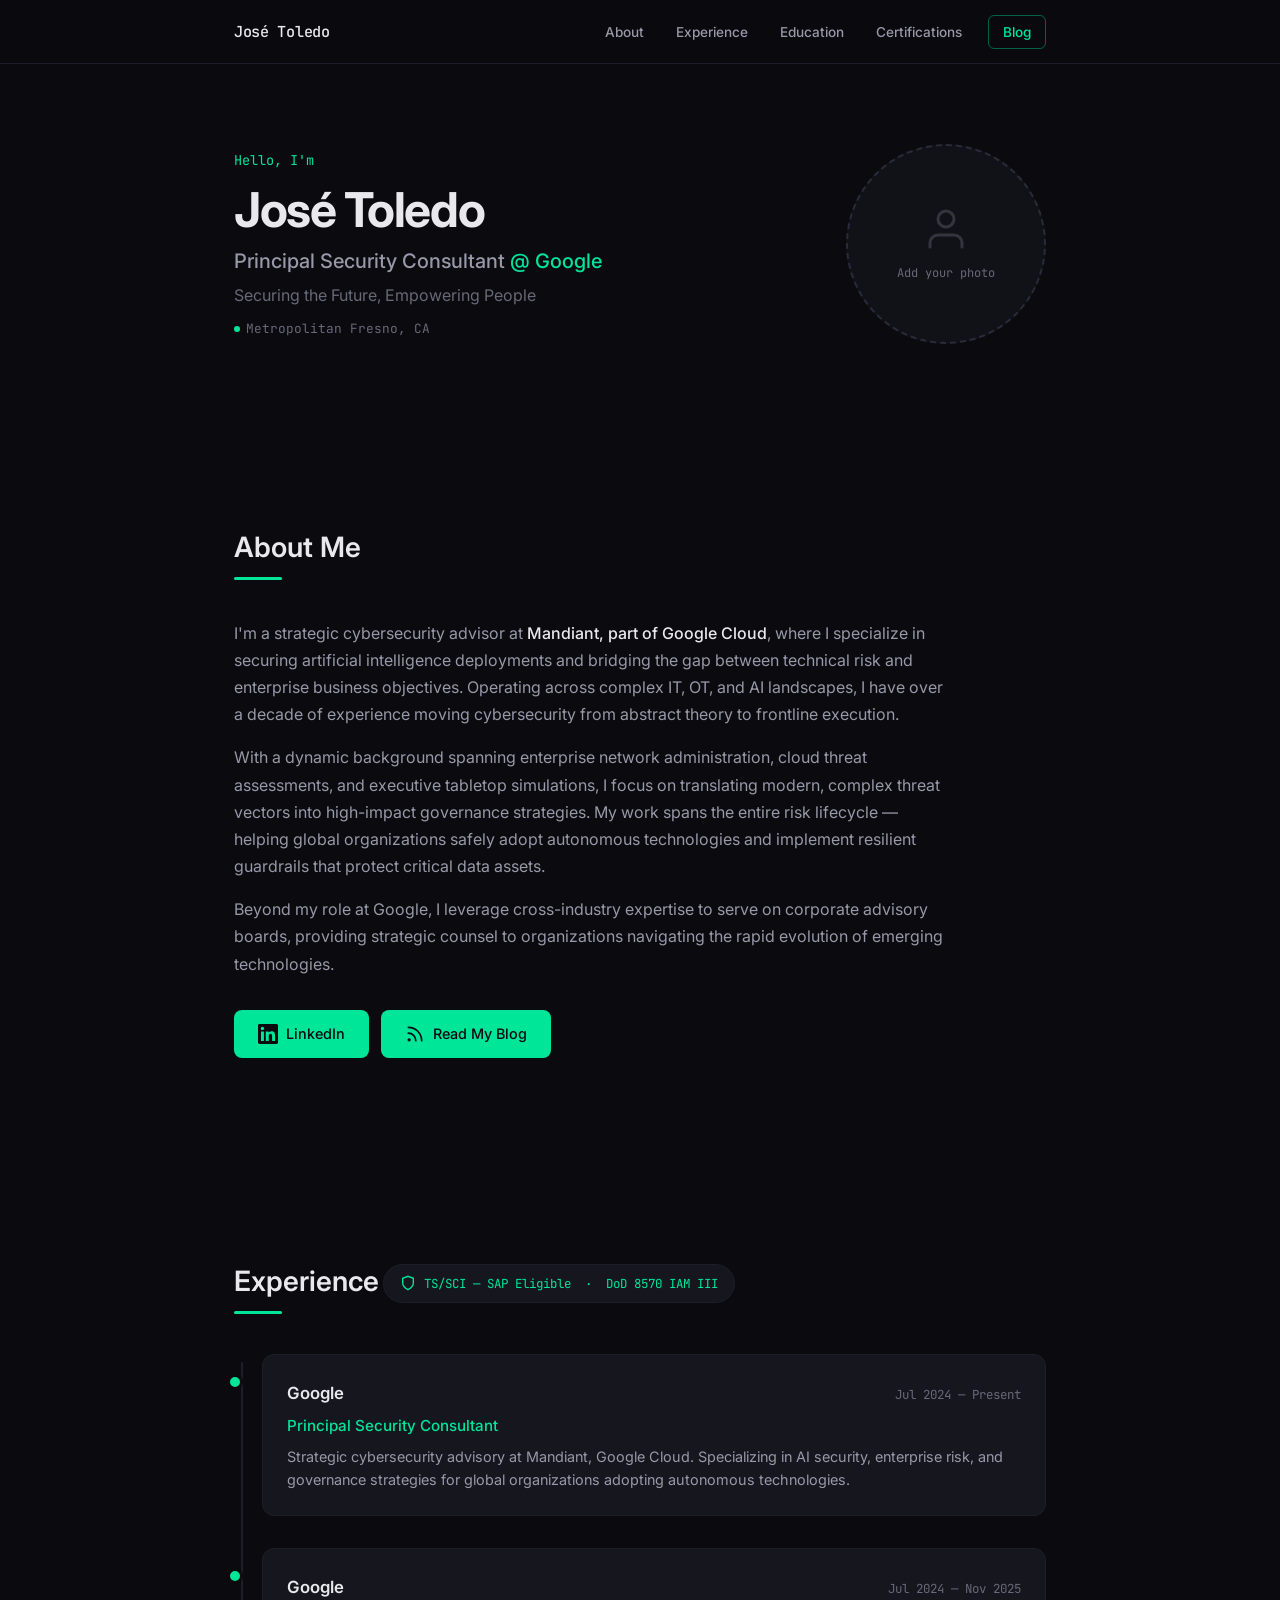
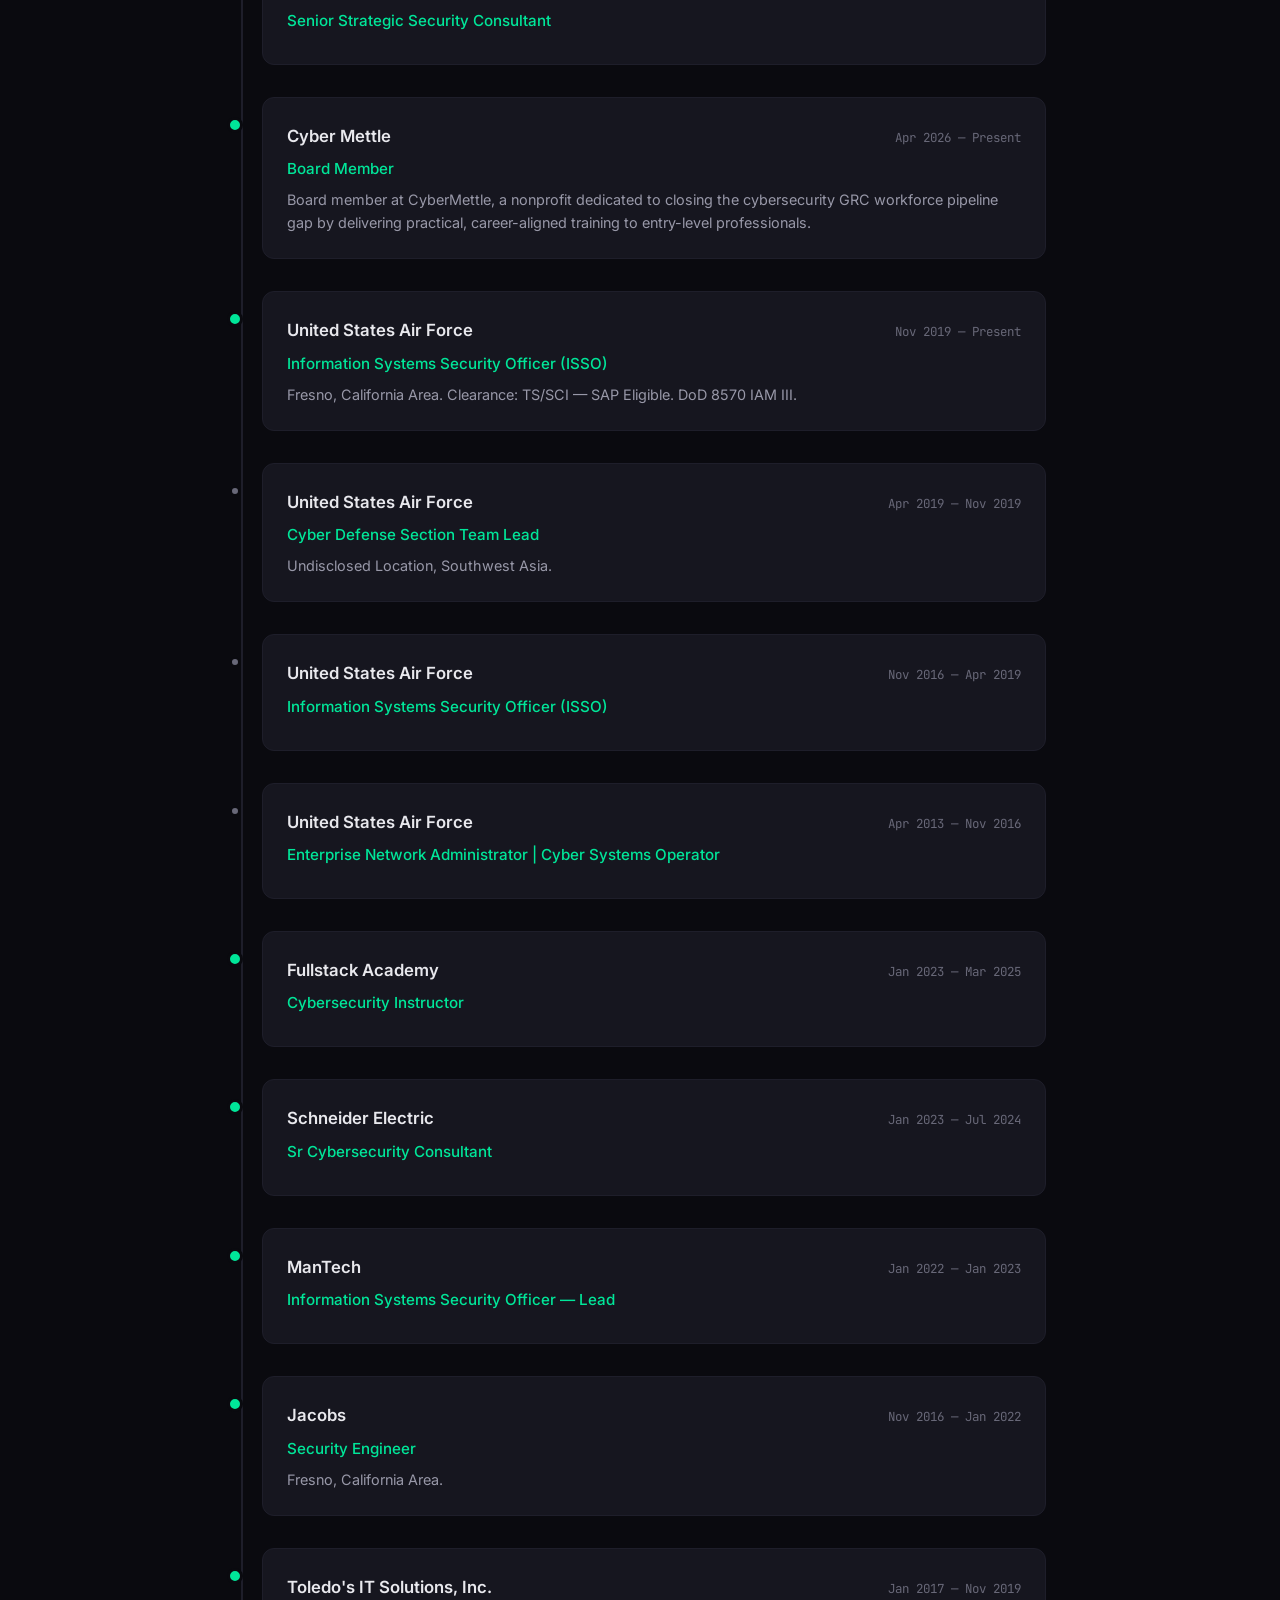
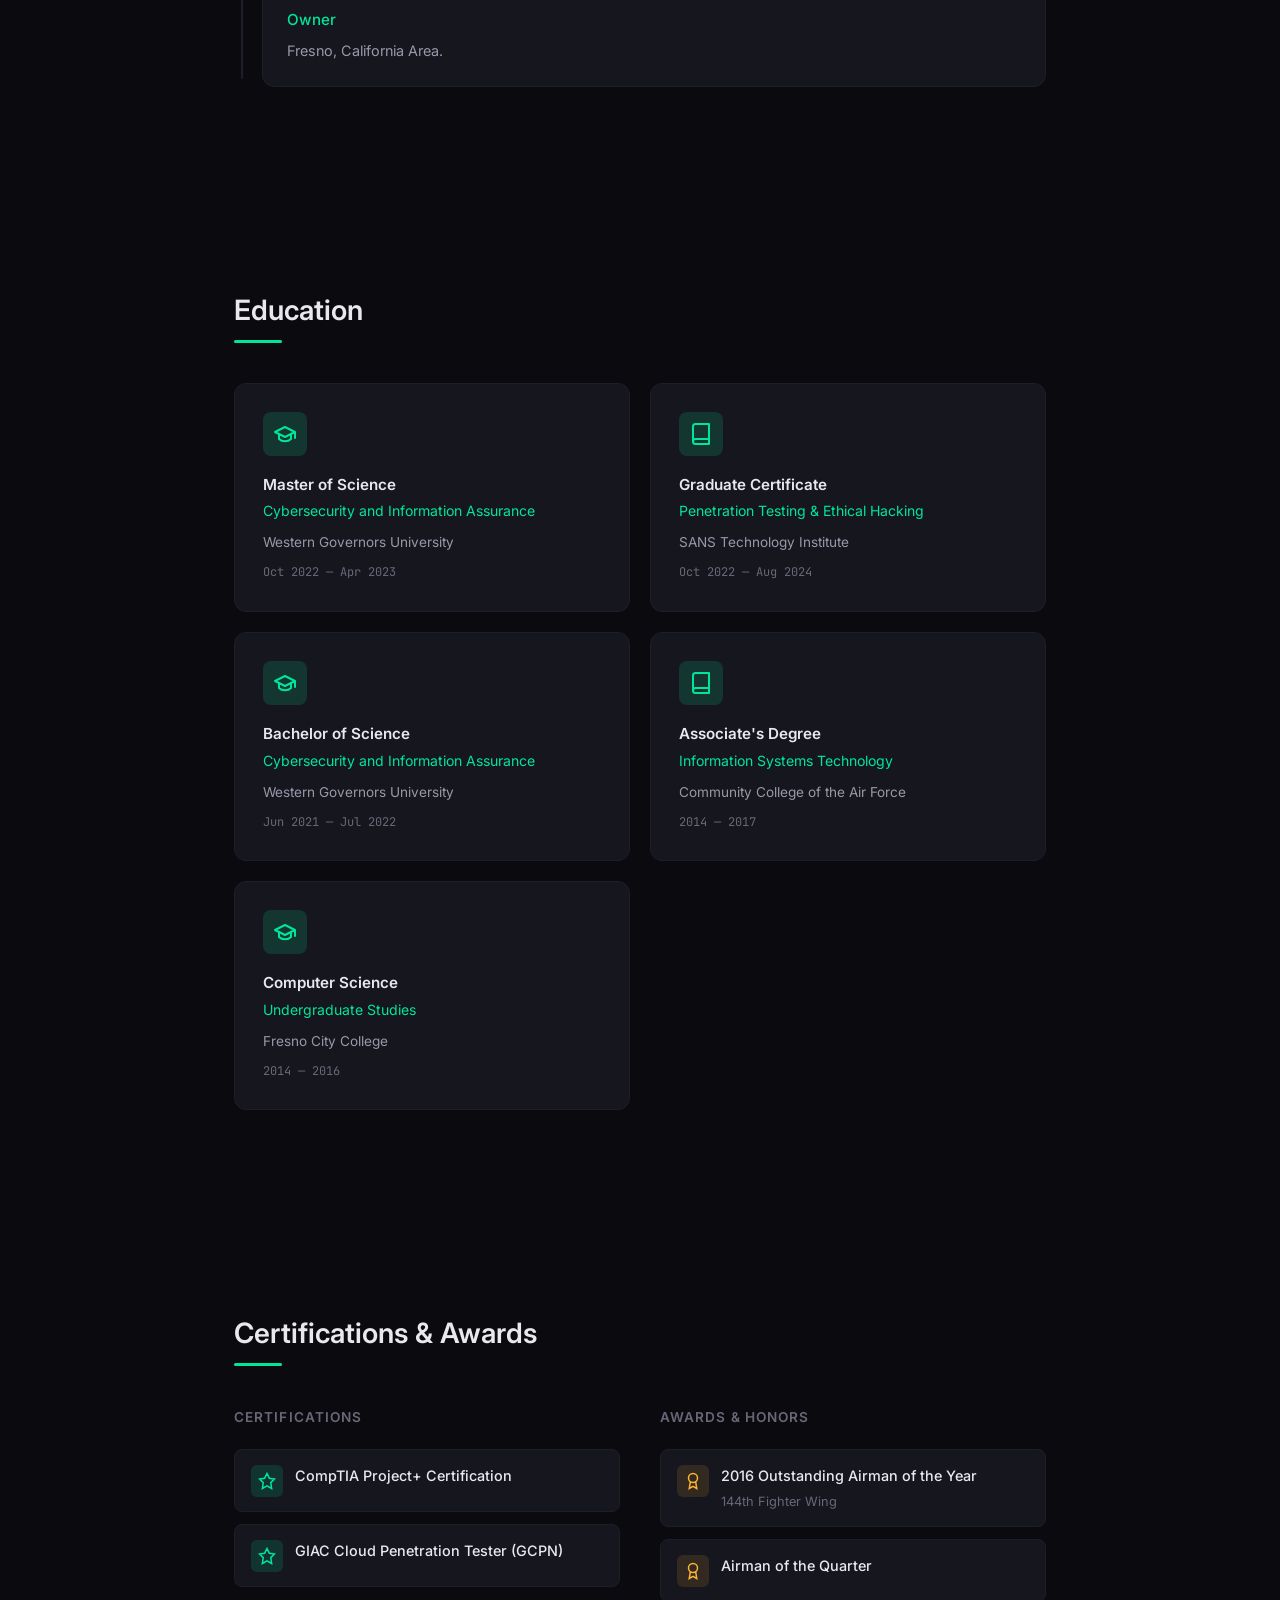
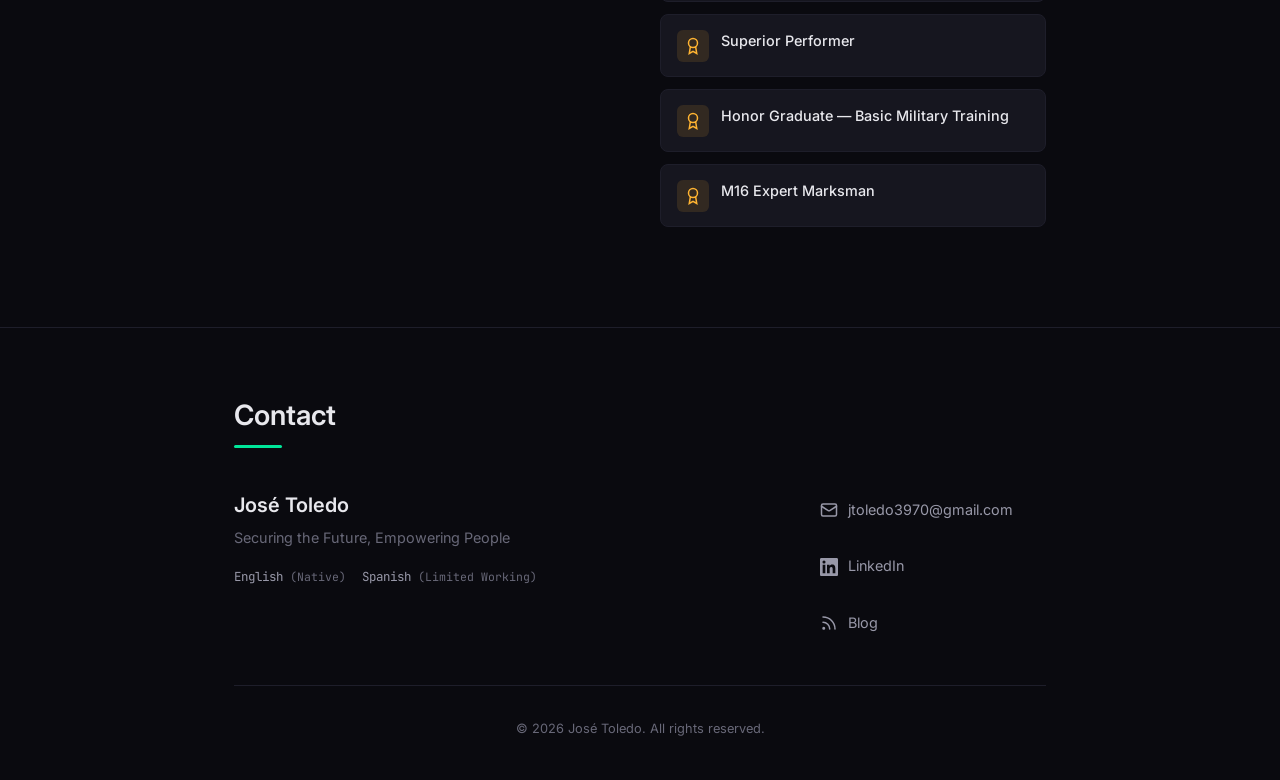
==== index.html @ 911b7f99 "Replace 'Get in Touch' with 'Read My Blog' CTA linking to enigmatracer.com Co-Authored-By: Claude <n" ====
<!DOCTYPE html>
<html lang="en">
<head>
  <meta charset="UTF-8">
  <meta name="viewport" content="width=device-width, initial-scale=1.0">
  <meta name="description" content="José Toledo — Principal Security Consultant @ Google. Cybersecurity advisor specializing in AI security, OT, and enterprise risk.">
  <title>José Toledo — Cybersecurity Portfolio</title>
  <link rel="stylesheet" href="assets/css/style.css">
  <link rel="preconnect" href="https://fonts.googleapis.com">
  <link rel="preconnect" href="https://fonts.gstatic.com" crossorigin>
  <link href="https://fonts.googleapis.com/css2?family=Inter:wght@300;400;500;600;700&family=JetBrains+Mono:wght@400;500&display=swap" rel="stylesheet">
</head>
<body>

  <!-- ─── Navigation ─── -->
  <header class="header" id="header">
    <nav class="nav container">
      <a href="#hero" class="nav__logo">José Toledo</a>
      <ul class="nav__list" id="nav-list">
        <li><a href="#about" class="nav__link">About</a></li>
        <li><a href="#experience" class="nav__link">Experience</a></li>
        <li><a href="#education" class="nav__link">Education</a></li>
        <li><a href="#certifications" class="nav__link">Certifications</a></li>
        <li><a href="https://enigmatracer.com" class="nav__link nav__link--cta" target="_blank" rel="noopener">Blog</a></li>
      </ul>
      <button class="nav__toggle" id="nav-toggle" aria-label="Toggle menu">
        <span></span><span></span><span></span>
      </button>
    </nav>
  </header>

  <main>

    <!-- ─── Hero / About Me ─── -->
    <section class="hero section" id="hero">
      <div class="container hero__container">
        <div class="hero__image-wrapper">
          <div class="hero__image-placeholder" title="Add your photo here">
            <svg width="48" height="48" viewBox="0 0 24 24" fill="none" stroke="currentColor" stroke-width="1.5" stroke-linecap="round">
              <path d="M20 21v-2a4 4 0 0 0-4-4H8a4 4 0 0 0-4 4v2"/>
              <circle cx="12" cy="7" r="4"/>
            </svg>
            <span>Add your photo</span>
          </div>
        </div>
        <div class="hero__content">
          <p class="hero__eyebrow">Hello, I'm</p>
          <h1 class="hero__name">José Toledo</h1>
          <h2 class="hero__title">Principal Security Consultant <span class="hero__at">@ Google</span></h2>
          <p class="hero__subtitle">Securing the Future, Empowering People</p>
          <p class="hero__location">Metropolitan Fresno, CA</p>
        </div>
      </div>
    </section>

    <!-- ─── About ─── -->
    <section class="about section" id="about">
      <div class="container">
        <h2 class="section__heading">About Me</h2>
        <div class="about__text">
          <p>
            I'm a strategic cybersecurity advisor at <strong>Mandiant, part of Google Cloud</strong>, where I specialize in
            securing artificial intelligence deployments and bridging the gap between technical risk and enterprise
            business objectives. Operating across complex IT, OT, and AI landscapes, I have over a decade of experience
            moving cybersecurity from abstract theory to frontline execution.
          </p>
          <p>
            With a dynamic background spanning enterprise network administration, cloud threat assessments, and executive
            tabletop simulations, I focus on translating modern, complex threat vectors into high-impact governance
            strategies. My work spans the entire risk lifecycle — helping global organizations safely adopt autonomous
            technologies and implement resilient guardrails that protect critical data assets.
          </p>
          <p>
            Beyond my role at Google, I leverage cross-industry expertise to serve on corporate advisory boards, providing
            strategic counsel to organizations navigating the rapid evolution of emerging technologies.
          </p>
        </div>
        <div class="about__actions">
          <a href="https://www.linkedin.com/in/josemtoledo" class="btn btn--primary" target="_blank" rel="noopener">
            <svg width="20" height="20" viewBox="0 0 24 24" fill="currentColor"><path d="M20.447 20.452h-3.554v-5.569c0-1.328-.027-3.037-1.852-3.037-1.853 0-2.136 1.445-2.136 2.939v5.667H9.351V9h3.414v1.561h.046c.477-.9 1.637-1.85 3.37-1.85 3.601 0 4.267 2.37 4.267 5.455v6.286zM5.337 7.433a2.062 2.062 0 0 1-2.063-2.065 2.064 2.064 0 1 1 2.063 2.065zm1.782 13.019H3.555V9h3.564v11.452zM22.225 0H1.771C.792 0 0 .774 0 1.729v20.542C0 23.227.792 24 1.771 24h20.451C23.2 24 24 23.227 24 22.271V1.729C24 .774 23.2 0 22.222 0h.003z"/></svg>
            LinkedIn
          </a>
          <a href="https://enigmatracer.com" class="btn btn--primary" target="_blank" rel="noopener">
            <svg width="20" height="20" viewBox="0 0 24 24" fill="none" stroke="currentColor" stroke-width="2" stroke-linecap="round" stroke-linejoin="round"><path d="M4 11a9 9 0 0 1 9 9"/><path d="M4 4a16 16 0 0 1 16 16"/><circle cx="5" cy="19" r="1"/></svg>
            Read My Blog
          </a>
        </div>
      </div>
    </section>

    <!-- ─── Experience ─── -->
    <section class="experience section" id="experience">
      <div class="container">
        <h2 class="section__heading">Experience</h2>

        <!-- Clearance badge -->
        <div class="clearance-badge">
          <svg width="16" height="16" viewBox="0 0 24 24" fill="none" stroke="currentColor" stroke-width="2"><path d="M12 22s8-4 8-10V5l-8-3-8 3v7c0 6 8 10 8 10z"/></svg>
          TS/SCI — SAP Eligible &nbsp;·&nbsp; DoD 8570 IAM III
        </div>

        <div class="timeline">

          <!-- Google — Principal -->
          <div class="timeline__item">
            <div class="timeline__dot"></div>
            <div class="timeline__card">
              <div class="timeline__header">
                <h3 class="timeline__company">Google</h3>
                <span class="timeline__date">Jul 2024 — Present</span>
              </div>
              <p class="timeline__role">Principal Security Consultant</p>
              <p class="timeline__date timeline__date--mobile">Nov 2025 — Present</p>
              <p class="timeline__desc">Strategic cybersecurity advisory at Mandiant, Google Cloud. Specializing in AI security, enterprise risk, and governance strategies for global organizations adopting autonomous technologies.</p>
            </div>
          </div>

          <!-- Google — Senior -->
          <div class="timeline__item">
            <div class="timeline__dot"></div>
            <div class="timeline__card">
              <div class="timeline__header">
                <h3 class="timeline__company">Google</h3>
                <span class="timeline__date">Jul 2024 — Nov 2025</span>
              </div>
              <p class="timeline__role">Senior Strategic Security Consultant</p>
            </div>
          </div>

          <!-- Cyber Mettle -->
          <div class="timeline__item">
            <div class="timeline__dot"></div>
            <div class="timeline__card">
              <div class="timeline__header">
                <h3 class="timeline__company">Cyber Mettle</h3>
                <span class="timeline__date">Apr 2026 — Present</span>
              </div>
              <p class="timeline__role">Board Member</p>
              <p class="timeline__desc">Board member at CyberMettle, a nonprofit dedicated to closing the cybersecurity GRC workforce pipeline gap by delivering practical, career-aligned training to entry-level professionals.</p>
            </div>
          </div>

          <!-- USAF — ISSO -->
          <div class="timeline__item">
            <div class="timeline__dot"></div>
            <div class="timeline__card">
              <div class="timeline__header">
                <h3 class="timeline__company">United States Air Force</h3>
                <span class="timeline__date">Nov 2019 — Present</span>
              </div>
              <p class="timeline__role">Information Systems Security Officer (ISSO)</p>
              <p class="timeline__desc">Fresno, California Area. Clearance: TS/SCI — SAP Eligible. DoD 8570 IAM III.</p>
            </div>
          </div>

          <!-- USAF — Team Lead -->
          <div class="timeline__item">
            <div class="timeline__dot timeline__dot--small"></div>
            <div class="timeline__card">
              <div class="timeline__header">
                <h3 class="timeline__company">United States Air Force</h3>
                <span class="timeline__date">Apr 2019 — Nov 2019</span>
              </div>
              <p class="timeline__role">Cyber Defense Section Team Lead</p>
              <p class="timeline__desc">Undisclosed Location, Southwest Asia.</p>
            </div>
          </div>

          <!-- USAF — ISSO earlier -->
          <div class="timeline__item">
            <div class="timeline__dot timeline__dot--small"></div>
            <div class="timeline__card">
              <div class="timeline__header">
                <h3 class="timeline__company">United States Air Force</h3>
                <span class="timeline__date">Nov 2016 — Apr 2019</span>
              </div>
              <p class="timeline__role">Information Systems Security Officer (ISSO)</p>
            </div>
          </div>

          <!-- USAF — Network Admin -->
          <div class="timeline__item">
            <div class="timeline__dot timeline__dot--small"></div>
            <div class="timeline__card">
              <div class="timeline__header">
                <h3 class="timeline__company">United States Air Force</h3>
                <span class="timeline__date">Apr 2013 — Nov 2016</span>
              </div>
              <p class="timeline__role">Enterprise Network Administrator | Cyber Systems Operator</p>
            </div>
          </div>

          <!-- Fullstack Academy -->
          <div class="timeline__item">
            <div class="timeline__dot"></div>
            <div class="timeline__card">
              <div class="timeline__header">
                <h3 class="timeline__company">Fullstack Academy</h3>
                <span class="timeline__date">Jan 2023 — Mar 2025</span>
              </div>
              <p class="timeline__role">Cybersecurity Instructor</p>
            </div>
          </div>

          <!-- Schneider Electric -->
          <div class="timeline__item">
            <div class="timeline__dot"></div>
            <div class="timeline__card">
              <div class="timeline__header">
                <h3 class="timeline__company">Schneider Electric</h3>
                <span class="timeline__date">Jan 2023 — Jul 2024</span>
              </div>
              <p class="timeline__role">Sr Cybersecurity Consultant</p>
            </div>
          </div>

          <!-- ManTech -->
          <div class="timeline__item">
            <div class="timeline__dot"></div>
            <div class="timeline__card">
              <div class="timeline__header">
                <h3 class="timeline__company">ManTech</h3>
                <span class="timeline__date">Jan 2022 — Jan 2023</span>
              </div>
              <p class="timeline__role">Information Systems Security Officer — Lead</p>
            </div>
          </div>

          <!-- Jacobs -->
          <div class="timeline__item">
            <div class="timeline__dot"></div>
            <div class="timeline__card">
              <div class="timeline__header">
                <h3 class="timeline__company">Jacobs</h3>
                <span class="timeline__date">Nov 2016 — Jan 2022</span>
              </div>
              <p class="timeline__role">Security Engineer</p>
              <p class="timeline__desc">Fresno, California Area.</p>
            </div>
          </div>

          <!-- Toledo's IT Solutions -->
          <div class="timeline__item">
            <div class="timeline__dot"></div>
            <div class="timeline__card">
              <div class="timeline__header">
                <h3 class="timeline__company">Toledo's IT Solutions, Inc.</h3>
                <span class="timeline__date">Jan 2017 — Nov 2019</span>
              </div>
              <p class="timeline__role">Owner</p>
              <p class="timeline__desc">Fresno, California Area.</p>
            </div>
          </div>

        </div>
      </div>
    </section>

    <!-- ─── Education ─── -->
    <section class="education section" id="education">
      <div class="container">
        <h2 class="section__heading">Education</h2>
        <div class="education__grid">

          <div class="education__card">
            <div class="education__icon">
              <svg width="24" height="24" viewBox="0 0 24 24" fill="none" stroke="currentColor" stroke-width="2" stroke-linecap="round" stroke-linejoin="round"><path d="M22 10v6M2 10l10-5 10 5-10 5z"/><path d="M6 12v5c3 3 9 3 12 0v-5"/></svg>
            </div>
            <h3 class="education__degree">Master of Science</h3>
            <p class="education__field">Cybersecurity and Information Assurance</p>
            <p class="education__school">Western Governors University</p>
            <p class="education__date">Oct 2022 — Apr 2023</p>
          </div>

          <div class="education__card">
            <div class="education__icon">
              <svg width="24" height="24" viewBox="0 0 24 24" fill="none" stroke="currentColor" stroke-width="2" stroke-linecap="round" stroke-linejoin="round"><path d="M4 19.5A2.5 2.5 0 0 1 6.5 17H20"/><path d="M6.5 2H20v20H6.5A2.5 2.5 0 0 1 4 19.5v-15A2.5 2.5 0 0 1 6.5 2z"/></svg>
            </div>
            <h3 class="education__degree">Graduate Certificate</h3>
            <p class="education__field">Penetration Testing &amp; Ethical Hacking</p>
            <p class="education__school">SANS Technology Institute</p>
            <p class="education__date">Oct 2022 — Aug 2024</p>
          </div>

          <div class="education__card">
            <div class="education__icon">
              <svg width="24" height="24" viewBox="0 0 24 24" fill="none" stroke="currentColor" stroke-width="2" stroke-linecap="round" stroke-linejoin="round"><path d="M22 10v6M2 10l10-5 10 5-10 5z"/><path d="M6 12v5c3 3 9 3 12 0v-5"/></svg>
            </div>
            <h3 class="education__degree">Bachelor of Science</h3>
            <p class="education__field">Cybersecurity and Information Assurance</p>
            <p class="education__school">Western Governors University</p>
            <p class="education__date">Jun 2021 — Jul 2022</p>
          </div>

          <div class="education__card">
            <div class="education__icon">
              <svg width="24" height="24" viewBox="0 0 24 24" fill="none" stroke="currentColor" stroke-width="2" stroke-linecap="round" stroke-linejoin="round"><path d="M4 19.5A2.5 2.5 0 0 1 6.5 17H20"/><path d="M6.5 2H20v20H6.5A2.5 2.5 0 0 1 4 19.5v-15A2.5 2.5 0 0 1 6.5 2z"/></svg>
            </div>
            <h3 class="education__degree">Associate's Degree</h3>
            <p class="education__field">Information Systems Technology</p>
            <p class="education__school">Community College of the Air Force</p>
            <p class="education__date">2014 — 2017</p>
          </div>

          <div class="education__card">
            <div class="education__icon">
              <svg width="24" height="24" viewBox="0 0 24 24" fill="none" stroke="currentColor" stroke-width="2" stroke-linecap="round" stroke-linejoin="round"><path d="M22 10v6M2 10l10-5 10 5-10 5z"/><path d="M6 12v5c3 3 9 3 12 0v-5"/></svg>
            </div>
            <h3 class="education__degree">Computer Science</h3>
            <p class="education__field">Undergraduate Studies</p>
            <p class="education__school">Fresno City College</p>
            <p class="education__date">2014 — 2016</p>
          </div>

        </div>
      </div>
    </section>

    <!-- ─── Certifications & Awards ─── -->
    <section class="certifications section" id="certifications">
      <div class="container">
        <h2 class="section__heading">Certifications &amp; Awards</h2>
        <div class="certs-grid">

          <!-- Certifications column -->
          <div class="certs-column">
            <h3 class="certs-column__title">Certifications</h3>
            <ul class="certs-list">
              <li class="certs-list__item">
                <span class="certs-list__icon">
                  <svg width="18" height="18" viewBox="0 0 24 24" fill="none" stroke="currentColor" stroke-width="2"><path d="M12 2l3.09 6.26L22 9.27l-5 4.87L18.18 22 12 18.56 5.82 22 7 14.14l-5-4.87 6.91-1.01L12 2z"/></svg>
                </span>
                <div>
                  <p class="certs-list__name">CompTIA Project+ Certification</p>
                </div>
              </li>
              <li class="certs-list__item">
                <span class="certs-list__icon">
                  <svg width="18" height="18" viewBox="0 0 24 24" fill="none" stroke="currentColor" stroke-width="2"><path d="M12 2l3.09 6.26L22 9.27l-5 4.87L18.18 22 12 18.56 5.82 22 7 14.14l-5-4.87 6.91-1.01L12 2z"/></svg>
                </span>
                <div>
                  <p class="certs-list__name">GIAC Cloud Penetration Tester (GCPN)</p>
                </div>
              </li>
            </ul>
          </div>

          <!-- Awards column -->
          <div class="certs-column">
            <h3 class="certs-column__title">Awards &amp; Honors</h3>
            <ul class="certs-list">
              <li class="certs-list__item">
                <span class="certs-list__icon certs-list__icon--award">
                  <svg width="18" height="18" viewBox="0 0 24 24" fill="none" stroke="currentColor" stroke-width="2"><circle cx="12" cy="8" r="6"/><path d="M15.477 12.89 17 22l-5-3-5 3 1.523-9.11"/></svg>
                </span>
                <div>
                  <p class="certs-list__name">2016 Outstanding Airman of the Year</p>
                  <p class="certs-list__detail">144th Fighter Wing</p>
                </div>
              </li>
              <li class="certs-list__item">
                <span class="certs-list__icon certs-list__icon--award">
                  <svg width="18" height="18" viewBox="0 0 24 24" fill="none" stroke="currentColor" stroke-width="2"><circle cx="12" cy="8" r="6"/><path d="M15.477 12.89 17 22l-5-3-5 3 1.523-9.11"/></svg>
                </span>
                <div>
                  <p class="certs-list__name">Airman of the Quarter</p>
                </div>
              </li>
              <li class="certs-list__item">
                <span class="certs-list__icon certs-list__icon--award">
                  <svg width="18" height="18" viewBox="0 0 24 24" fill="none" stroke="currentColor" stroke-width="2"><circle cx="12" cy="8" r="6"/><path d="M15.477 12.89 17 22l-5-3-5 3 1.523-9.11"/></svg>
                </span>
                <div>
                  <p class="certs-list__name">Superior Performer</p>
                </div>
              </li>
              <li class="certs-list__item">
                <span class="certs-list__icon certs-list__icon--award">
                  <svg width="18" height="18" viewBox="0 0 24 24" fill="none" stroke="currentColor" stroke-width="2"><circle cx="12" cy="8" r="6"/><path d="M15.477 12.89 17 22l-5-3-5 3 1.523-9.11"/></svg>
                </span>
                <div>
                  <p class="certs-list__name">Honor Graduate — Basic Military Training</p>
                </div>
              </li>
              <li class="certs-list__item">
                <span class="certs-list__icon certs-list__icon--award">
                  <svg width="18" height="18" viewBox="0 0 24 24" fill="none" stroke="currentColor" stroke-width="2"><circle cx="12" cy="8" r="6"/><path d="M15.477 12.89 17 22l-5-3-5 3 1.523-9.11"/></svg>
                </span>
                <div>
                  <p class="certs-list__name">M16 Expert Marksman</p>
                </div>
              </li>
            </ul>
          </div>

        </div>
      </div>
    </section>

  </main>

  <!-- ─── Footer / Contact ─── -->
  <footer class="footer section" id="contact">
    <div class="container">
      <h2 class="section__heading">Contact</h2>
      <div class="footer__grid">
        <div class="footer__info">
          <p class="footer__name">José Toledo</p>
          <p class="footer__tagline">Securing the Future, Empowering People</p>
          <div class="footer__languages">
            <span>English <small>(Native)</small></span>
            <span>Spanish <small>(Limited Working)</small></span>
          </div>
        </div>
        <div class="footer__links">
          <a href="mailto:jtoledo3970@gmail.com" class="footer__link">
            <svg width="18" height="18" viewBox="0 0 24 24" fill="none" stroke="currentColor" stroke-width="2" stroke-linecap="round" stroke-linejoin="round"><rect x="2" y="4" width="20" height="16" rx="2"/><path d="m22 7-8.97 5.7a1.94 1.94 0 0 1-2.06 0L2 7"/></svg>
            jtoledo3970@gmail.com
          </a>
          <a href="https://www.linkedin.com/in/josemtoledo" class="footer__link" target="_blank" rel="noopener">
            <svg width="18" height="18" viewBox="0 0 24 24" fill="currentColor"><path d="M20.447 20.452h-3.554v-5.569c0-1.328-.027-3.037-1.852-3.037-1.853 0-2.136 1.445-2.136 2.939v5.667H9.351V9h3.414v1.561h.046c.477-.9 1.637-1.85 3.37-1.85 3.601 0 4.267 2.37 4.267 5.455v6.286zM5.337 7.433a2.062 2.062 0 0 1-2.063-2.065 2.064 2.064 0 1 1 2.063 2.065zm1.782 13.019H3.555V9h3.564v11.452zM22.225 0H1.771C.792 0 0 .774 0 1.729v20.542C0 23.227.792 24 1.771 24h20.451C23.2 24 24 23.227 24 22.271V1.729C24 .774 23.2 0 22.222 0h.003z"/></svg>
            LinkedIn
          </a>
          <a href="https://enigmatracer.com" class="footer__link" target="_blank" rel="noopener">
            <svg width="18" height="18" viewBox="0 0 24 24" fill="none" stroke="currentColor" stroke-width="2" stroke-linecap="round" stroke-linejoin="round"><path d="M4 11a9 9 0 0 1 9 9"/><path d="M4 4a16 16 0 0 1 16 16"/><circle cx="5" cy="19" r="1"/></svg>
            Blog
          </a>
        </div>
      </div>
      <div class="footer__bottom">
        <p>&copy; <span id="current-year"></span> José Toledo. All rights reserved.</p>
      </div>
    </div>
  </footer>

  <script src="assets/js/main.js"></script>
</body>
</html>
---- assets/css/style.css ----
/* ═══════════════════════════════════════════════
   José Toledo — Portfolio Styles
   Dark & Minimal — Cybersecurity Professional
   ═══════════════════════════════════════════════ */

/* ─── CSS Variables ─── */
:root {
  --bg-primary: #0a0a0f;
  --bg-secondary: #111118;
  --bg-card: #16161f;
  --bg-card-hover: #1c1c28;
  --text-primary: #e8e8ed;
  --text-secondary: #9898a8;
  --text-muted: #686878;
  --accent: #00e699;
  --accent-glow: rgba(0, 230, 153, 0.15);
  --accent-dim: rgba(0, 230, 153, 0.4);
  --border: #1e1e2a;
  --border-light: #2a2a3a;
  --radius: 8px;
  --radius-lg: 12px;
  --font-sans: 'Inter', system-ui, -apple-system, sans-serif;
  --font-mono: 'JetBrains Mono', 'SF Mono', monospace;
  --transition: 200ms ease;
  --max-width: 860px;
  --nav-height: 64px;
}

/* ─── Reset & Base ─── */
*, *::before, *::after { box-sizing: border-box; margin: 0; padding: 0; }

html {
  scroll-behavior: smooth;
  scroll-padding-top: var(--nav-height);
}

body {
  font-family: var(--font-sans);
  background: var(--bg-primary);
  color: var(--text-primary);
  line-height: 1.7;
  -webkit-font-smoothing: antialiased;
  -moz-osx-font-smoothing: grayscale;
}

a { color: inherit; text-decoration: none; }
ul { list-style: none; }
img { max-width: 100%; display: block; }

.container {
  width: 100%;
  max-width: var(--max-width);
  margin: 0 auto;
  padding: 0 24px;
}

.section {
  padding: 100px 0;
}

/* ─── Section Headings ─── */
.section__heading {
  font-size: 1.75rem;
  font-weight: 600;
  color: var(--text-primary);
  margin-bottom: 48px;
  position: relative;
  display: inline-block;
}

.section__heading::after {
  content: '';
  position: absolute;
  bottom: -8px;
  left: 0;
  width: 48px;
  height: 3px;
  background: var(--accent);
  border-radius: 2px;
}

/* ─── Navigation ─── */
.header {
  position: fixed;
  top: 0;
  left: 0;
  width: 100%;
  height: var(--nav-height);
  background: rgba(10, 10, 15, 0.85);
  backdrop-filter: blur(12px);
  -webkit-backdrop-filter: blur(12px);
  border-bottom: 1px solid var(--border);
  z-index: 100;
  transition: background var(--transition), border-color var(--transition);
}

.header--scrolled {
  background: rgba(10, 10, 15, 0.95);
  border-bottom-color: var(--border-light);
}

.nav {
  display: flex;
  align-items: center;
  justify-content: space-between;
  height: 100%;
}

.nav__logo {
  font-family: var(--font-mono);
  font-size: 0.95rem;
  font-weight: 500;
  color: var(--text-primary);
  letter-spacing: -0.02em;
  transition: color var(--transition);
}

.nav__logo:hover { color: var(--accent); }

.nav__list {
  display: flex;
  align-items: center;
  gap: 4px;
}

.nav__link {
  padding: 8px 14px;
  font-size: 0.85rem;
  font-weight: 500;
  color: var(--text-secondary);
  border-radius: 6px;
  transition: color var(--transition), background var(--transition);
}

.nav__link:hover {
  color: var(--text-primary);
  background: var(--bg-card);
}

.nav__link--cta {
  color: var(--accent);
  border: 1px solid var(--accent-dim);
  margin-left: 8px;
}

.nav__link--cta:hover {
  background: var(--accent-glow);
  border-color: var(--accent);
}

.nav__link--blog {
  font-family: var(--font-mono);
  font-size: 0.8rem;
}

/* Hamburger */
.nav__toggle {
  display: none;
  flex-direction: column;
  gap: 5px;
  background: none;
  border: none;
  cursor: pointer;
  padding: 4px;
  z-index: 101;
}

.nav__toggle span {
  display: block;
  width: 22px;
  height: 2px;
  background: var(--text-primary);
  border-radius: 2px;
  transition: transform var(--transition), opacity var(--transition);
}

.nav__toggle.active span:nth-child(1) { transform: translateY(7px) rotate(45deg); }
.nav__toggle.active span:nth-child(2) { opacity: 0; }
.nav__toggle.active span:nth-child(3) { transform: translateY(-7px) rotate(-45deg); }

/* ─── Hero ─── */
.hero {
  padding-top: calc(var(--nav-height) + 80px);
  padding-bottom: 80px;
}

.hero__container {
  display: flex;
  flex-direction: row-reverse;
  align-items: center;
  gap: 56px;
}

.hero__content { flex: 1; }

.hero__eyebrow {
  font-family: var(--font-mono);
  font-size: 0.85rem;
  color: var(--accent);
  margin-bottom: 12px;
}

.hero__name {
  font-size: 3rem;
  font-weight: 700;
  line-height: 1.1;
  letter-spacing: -0.03em;
  margin-bottom: 8px;
}

.hero__title {
  font-size: 1.25rem;
  font-weight: 500;
  color: var(--text-secondary);
  margin-bottom: 4px;
}

.hero__at { color: var(--accent); }

.hero__subtitle {
  font-size: 1rem;
  color: var(--text-muted);
  margin-bottom: 8px;
}

.hero__location {
  font-family: var(--font-mono);
  font-size: 0.8rem;
  color: var(--text-muted);
  display: flex;
  align-items: center;
  gap: 6px;
}

.hero__location::before {
  content: '';
  display: inline-block;
  width: 6px;
  height: 6px;
  background: var(--accent);
  border-radius: 50%;
}

/* Profile image placeholder */
.hero__image-wrapper {
  flex-shrink: 0;
}

.hero__image-placeholder {
  width: 200px;
  height: 200px;
  border-radius: 50%;
  border: 2px dashed var(--border-light);
  display: flex;
  flex-direction: column;
  align-items: center;
  justify-content: center;
  gap: 10px;
  color: var(--text-muted);
  font-size: 0.75rem;
  font-family: var(--font-mono);
  transition: border-color var(--transition), color var(--transition);
  cursor: default;
  background: var(--bg-secondary);
}

.hero__image-placeholder:hover {
  border-color: var(--accent-dim);
  color: var(--text-secondary);
}

.hero__image-placeholder svg { opacity: 0.4; }

/* ─── About ─── */
.about__text {
  max-width: 720px;
}

.about__text p {
  color: var(--text-secondary);
  margin-bottom: 16px;
  font-size: 1rem;
}

.about__text p:last-child { margin-bottom: 0; }

.about__text strong { color: var(--text-primary); font-weight: 500; }

.about__actions {
  display: flex;
  gap: 12px;
  margin-top: 32px;
}

/* ─── Buttons ─── */
.btn {
  display: inline-flex;
  align-items: center;
  gap: 8px;
  padding: 12px 24px;
  font-size: 0.9rem;
  font-weight: 500;
  font-family: var(--font-sans);
  border-radius: var(--radius);
  transition: all var(--transition);
  cursor: pointer;
}

.btn--primary {
  background: var(--accent);
  color: #0a0a0f;
  border: none;
}

.btn--primary:hover {
  box-shadow: 0 0 24px var(--accent-glow);
  transform: translateY(-1px);
}

.btn--secondary {
  background: transparent;
  color: var(--text-primary);
  border: 1px solid var(--border-light);
}

.btn--secondary:hover {
  border-color: var(--accent-dim);
  background: var(--bg-card);
}

/* ─── Clearance Badge ─── */
.clearance-badge {
  display: inline-flex;
  align-items: center;
  gap: 8px;
  padding: 8px 16px;
  background: var(--bg-card);
  border: 1px solid var(--border);
  border-radius: 20px;
  font-family: var(--font-mono);
  font-size: 0.78rem;
  color: var(--accent);
  margin-bottom: 40px;
}

/* ─── Timeline (Experience) ─── */
.timeline {
  position: relative;
  padding-left: 28px;
}

.timeline::before {
  content: '';
  position: absolute;
  left: 7px;
  top: 8px;
  bottom: 8px;
  width: 2px;
  background: var(--border);
  border-radius: 1px;
}

.timeline__item {
  position: relative;
  margin-bottom: 32px;
}

.timeline__item:last-child { margin-bottom: 0; }

.timeline__dot {
  position: absolute;
  left: -28px;
  top: 20px;
  width: 16px;
  height: 16px;
  border-radius: 50%;
  background: var(--accent);
  border: 3px solid var(--bg-primary);
  transform: translateX(-7px);
  z-index: 1;
}

.timeline__dot--small {
  width: 10px;
  height: 10px;
  top: 23px;
  transform: translateX(-4px);
  background: var(--text-muted);
  border-width: 2px;
}

.timeline__card {
  background: var(--bg-card);
  border: 1px solid var(--border);
  border-radius: var(--radius-lg);
  padding: 24px;
  transition: border-color var(--transition), background var(--transition);
}

.timeline__card:hover {
  border-color: var(--border-light);
  background: var(--bg-card-hover);
}

.timeline__header {
  display: flex;
  justify-content: space-between;
  align-items: baseline;
  gap: 16px;
  margin-bottom: 6px;
  flex-wrap: wrap;
}

.timeline__company {
  font-size: 1.05rem;
  font-weight: 600;
  color: var(--text-primary);
}

.timeline__date {
  font-family: var(--font-mono);
  font-size: 0.78rem;
  color: var(--text-muted);
  white-space: nowrap;
}

.timeline__date--mobile { display: none; }

.timeline__role {
  font-size: 0.95rem;
  font-weight: 500;
  color: var(--accent);
  margin-bottom: 6px;
}

.timeline__desc {
  font-size: 0.9rem;
  color: var(--text-secondary);
  margin-top: 4px;
  line-height: 1.6;
}

/* ─── Education ─── */
.education__grid {
  display: grid;
  grid-template-columns: repeat(auto-fill, minmax(260px, 1fr));
  gap: 20px;
}

.education__card {
  background: var(--bg-card);
  border: 1px solid var(--border);
  border-radius: var(--radius-lg);
  padding: 28px;
  transition: border-color var(--transition), background var(--transition);
}

.education__card:hover {
  border-color: var(--border-light);
  background: var(--bg-card-hover);
}

.education__icon {
  width: 44px;
  height: 44px;
  border-radius: var(--radius);
  background: var(--accent-glow);
  color: var(--accent);
  display: flex;
  align-items: center;
  justify-content: center;
  margin-bottom: 16px;
}

.education__degree {
  font-size: 0.95rem;
  font-weight: 600;
  color: var(--text-primary);
  margin-bottom: 2px;
}

.education__field {
  font-size: 0.88rem;
  color: var(--accent);
  margin-bottom: 8px;
}

.education__school {
  font-size: 0.85rem;
  color: var(--text-secondary);
}

.education__date {
  font-family: var(--font-mono);
  font-size: 0.75rem;
  color: var(--text-muted);
  margin-top: 8px;
}

/* ─── Certifications & Awards ─── */
.certs-grid {
  display: grid;
  grid-template-columns: 1fr 1fr;
  gap: 40px;
}

.certs-column__title {
  font-size: 0.85rem;
  font-weight: 600;
  text-transform: uppercase;
  letter-spacing: 0.08em;
  color: var(--text-muted);
  margin-bottom: 20px;
}

.certs-list {
  display: flex;
  flex-direction: column;
  gap: 12px;
}

.certs-list__item {
  display: flex;
  align-items: flex-start;
  gap: 12px;
  padding: 14px 16px;
  background: var(--bg-card);
  border: 1px solid var(--border);
  border-radius: var(--radius);
  transition: border-color var(--transition);
}

.certs-list__item:hover {
  border-color: var(--border-light);
}

.certs-list__icon {
  flex-shrink: 0;
  width: 32px;
  height: 32px;
  display: flex;
  align-items: center;
  justify-content: center;
  border-radius: 6px;
  background: var(--accent-glow);
  color: var(--accent);
  margin-top: 1px;
}

.certs-list__icon--award {
  background: rgba(255, 180, 50, 0.12);
  color: #ffb432;
}

.certs-list__name {
  font-size: 0.9rem;
  font-weight: 500;
  color: var(--text-primary);
}

.certs-list__detail {
  font-size: 0.8rem;
  color: var(--text-muted);
  margin-top: 2px;
}

/* ─── Footer ─── */
.footer {
  border-top: 1px solid var(--border);
  padding-top: 64px;
  padding-bottom: 40px;
}

.footer__grid {
  display: flex;
  justify-content: space-between;
  gap: 40px;
  margin-bottom: 40px;
  flex-wrap: wrap;
}

.footer__info { flex: 1; min-width: 200px; }

.footer__name {
  font-size: 1.25rem;
  font-weight: 600;
  margin-bottom: 4px;
}

.footer__tagline {
  font-size: 0.9rem;
  color: var(--text-muted);
  margin-bottom: 16px;
}

.footer__languages {
  display: flex;
  gap: 16px;
  font-family: var(--font-mono);
  font-size: 0.78rem;
  color: var(--text-secondary);
}

.footer__languages small {
  color: var(--text-muted);
  font-size: 0.72rem;
}

.footer__links {
  display: flex;
  flex-direction: column;
  gap: 12px;
  min-width: 240px;
}

.footer__link {
  display: flex;
  align-items: center;
  gap: 10px;
  font-size: 0.9rem;
  color: var(--text-secondary);
  padding: 10px 14px;
  border-radius: var(--radius);
  transition: color var(--transition), background var(--transition);
}

.footer__link:hover {
  color: var(--accent);
  background: var(--bg-card);
}

.footer__bottom {
  text-align: center;
  font-size: 0.8rem;
  color: var(--text-muted);
  padding-top: 32px;
  border-top: 1px solid var(--border);
}

/* ─── Scroll Reveal ─── */
.reveal {
  opacity: 0;
  transform: translateY(24px);
  transition: opacity 0.6s ease, transform 0.6s ease;
}

.reveal.visible {
  opacity: 1;
  transform: translateY(0);
}

/* ─── Responsive ─── */

/* Tablet & below */
@media (max-width: 768px) {

  .section { padding: 72px 0; }

  .section__heading { font-size: 1.5rem; margin-bottom: 36px; }

  /* Navigation */
  .nav__list {
    position: fixed;
    top: 0;
    right: -100%;
    width: 280px;
    height: 100vh;
    flex-direction: column;
    justify-content: center;
    gap: 8px;
    background: var(--bg-secondary);
    border-left: 1px solid var(--border);
    transition: right 0.3s ease;
    padding: 24px;
  }

  .nav__list.active { right: 0; }

  .nav__link {
    font-size: 1.05rem;
    padding: 12px 16px;
    width: 100%;
  }

  .nav__link--cta { margin-left: 0; }

  .nav__toggle { display: flex; }

  /* Hero */
  .hero__container {
    flex-direction: column;
    text-align: center;
    gap: 32px;
  }

  .hero__name { font-size: 2.25rem; }
  .hero__title { font-size: 1.05rem; }
  .hero__location { justify-content: center; }

  .hero__image-placeholder {
    width: 140px;
    height: 140px;
  }

  /* About */
  .about__actions { flex-direction: column; }
  .btn { justify-content: center; }

  /* Timeline */
  .timeline__header { flex-direction: column; gap: 4px; }
  .timeline__date { display: none; }
  .timeline__date--mobile {
    display: block;
    font-family: var(--font-mono);
    font-size: 0.78rem;
    color: var(--text-muted);
    margin-bottom: 8px;
  }

  /* Education */
  .education__grid { grid-template-columns: 1fr; }

  /* Certifications */
  .certs-grid { grid-template-columns: 1fr; gap: 32px; }

  /* Footer */
  .footer__grid { flex-direction: column; gap: 32px; }
}

/* Small phones */
@media (max-width: 480px) {
  .container { padding: 0 18px; }
  .hero__name { font-size: 1.85rem; }
  .timeline { padding-left: 22px; }
  .timeline__dot { left: -22px; width: 12px; height: 12px; top: 22px; transform: translateX(-5px); }
  .timeline__dot--small { width: 8px; height: 8px; top: 24px; transform: translateX(-3px); }
  .timeline::before { left: 4px; }
}
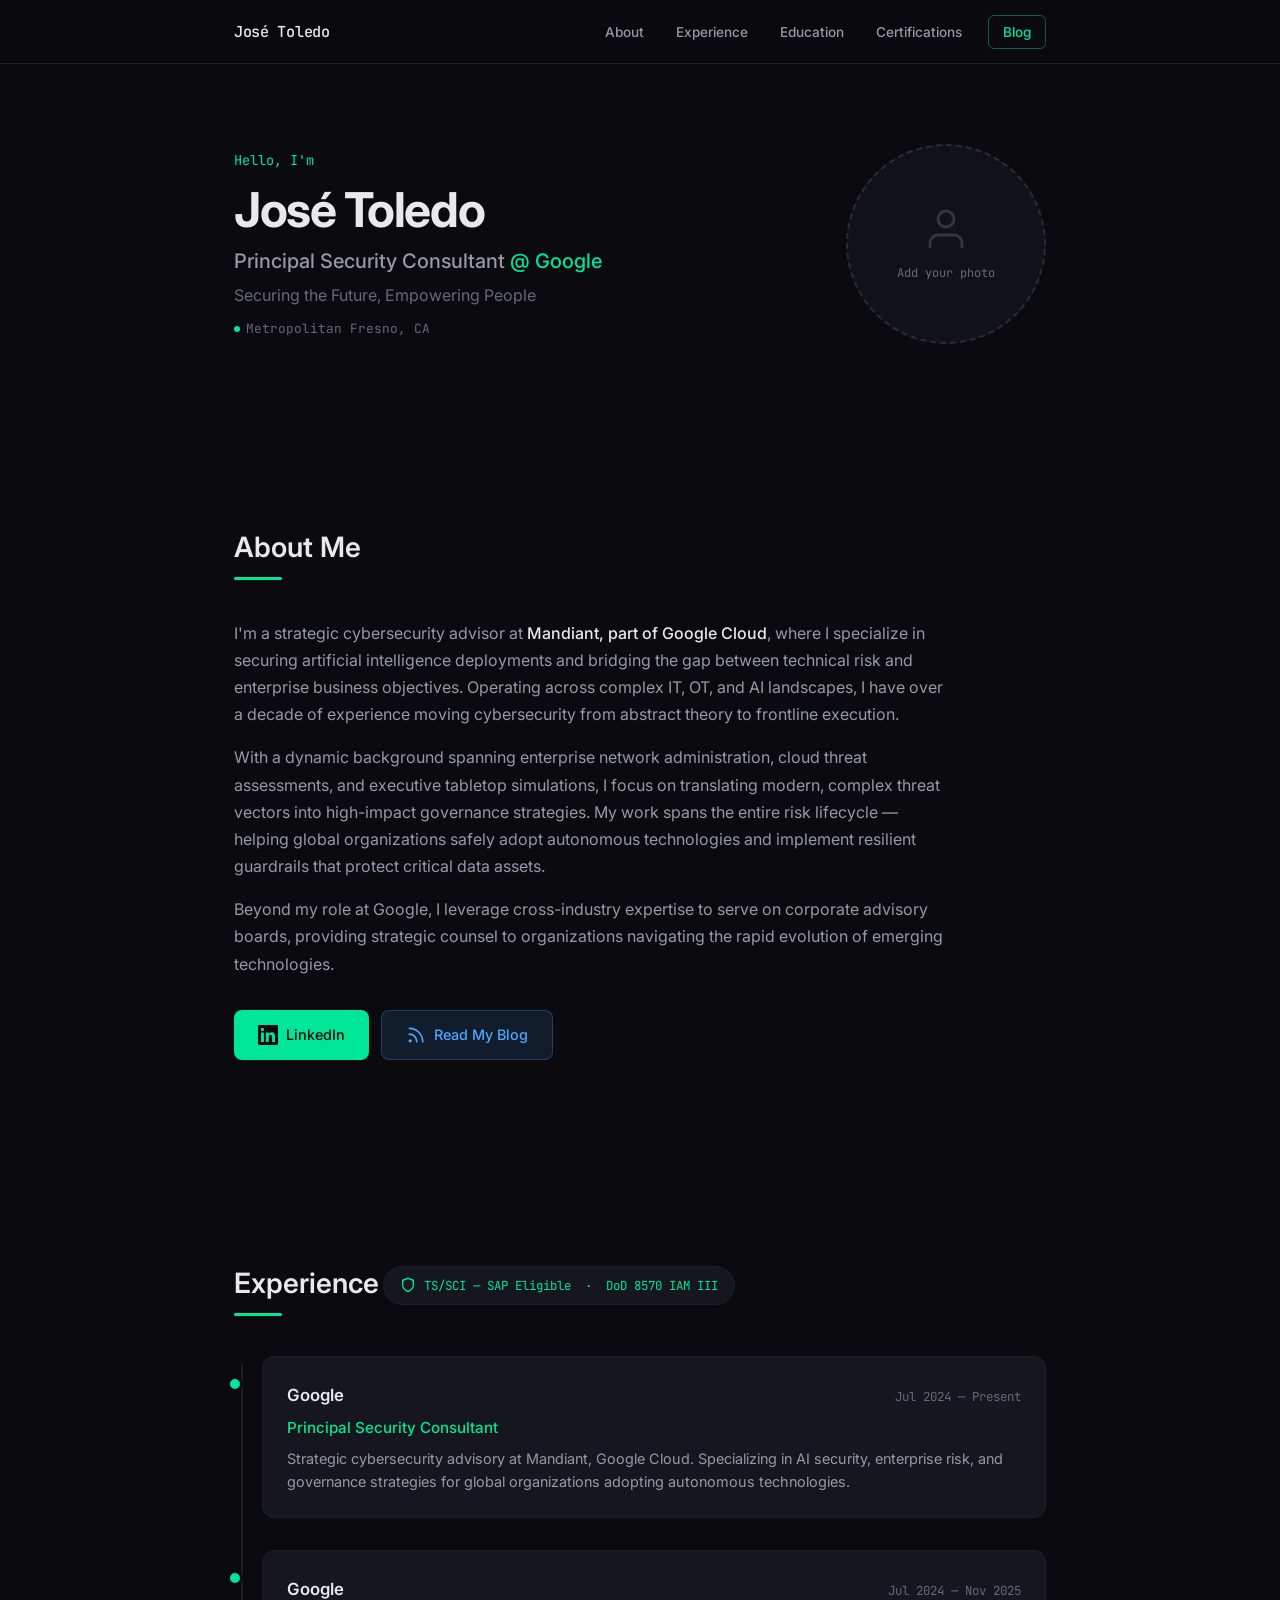
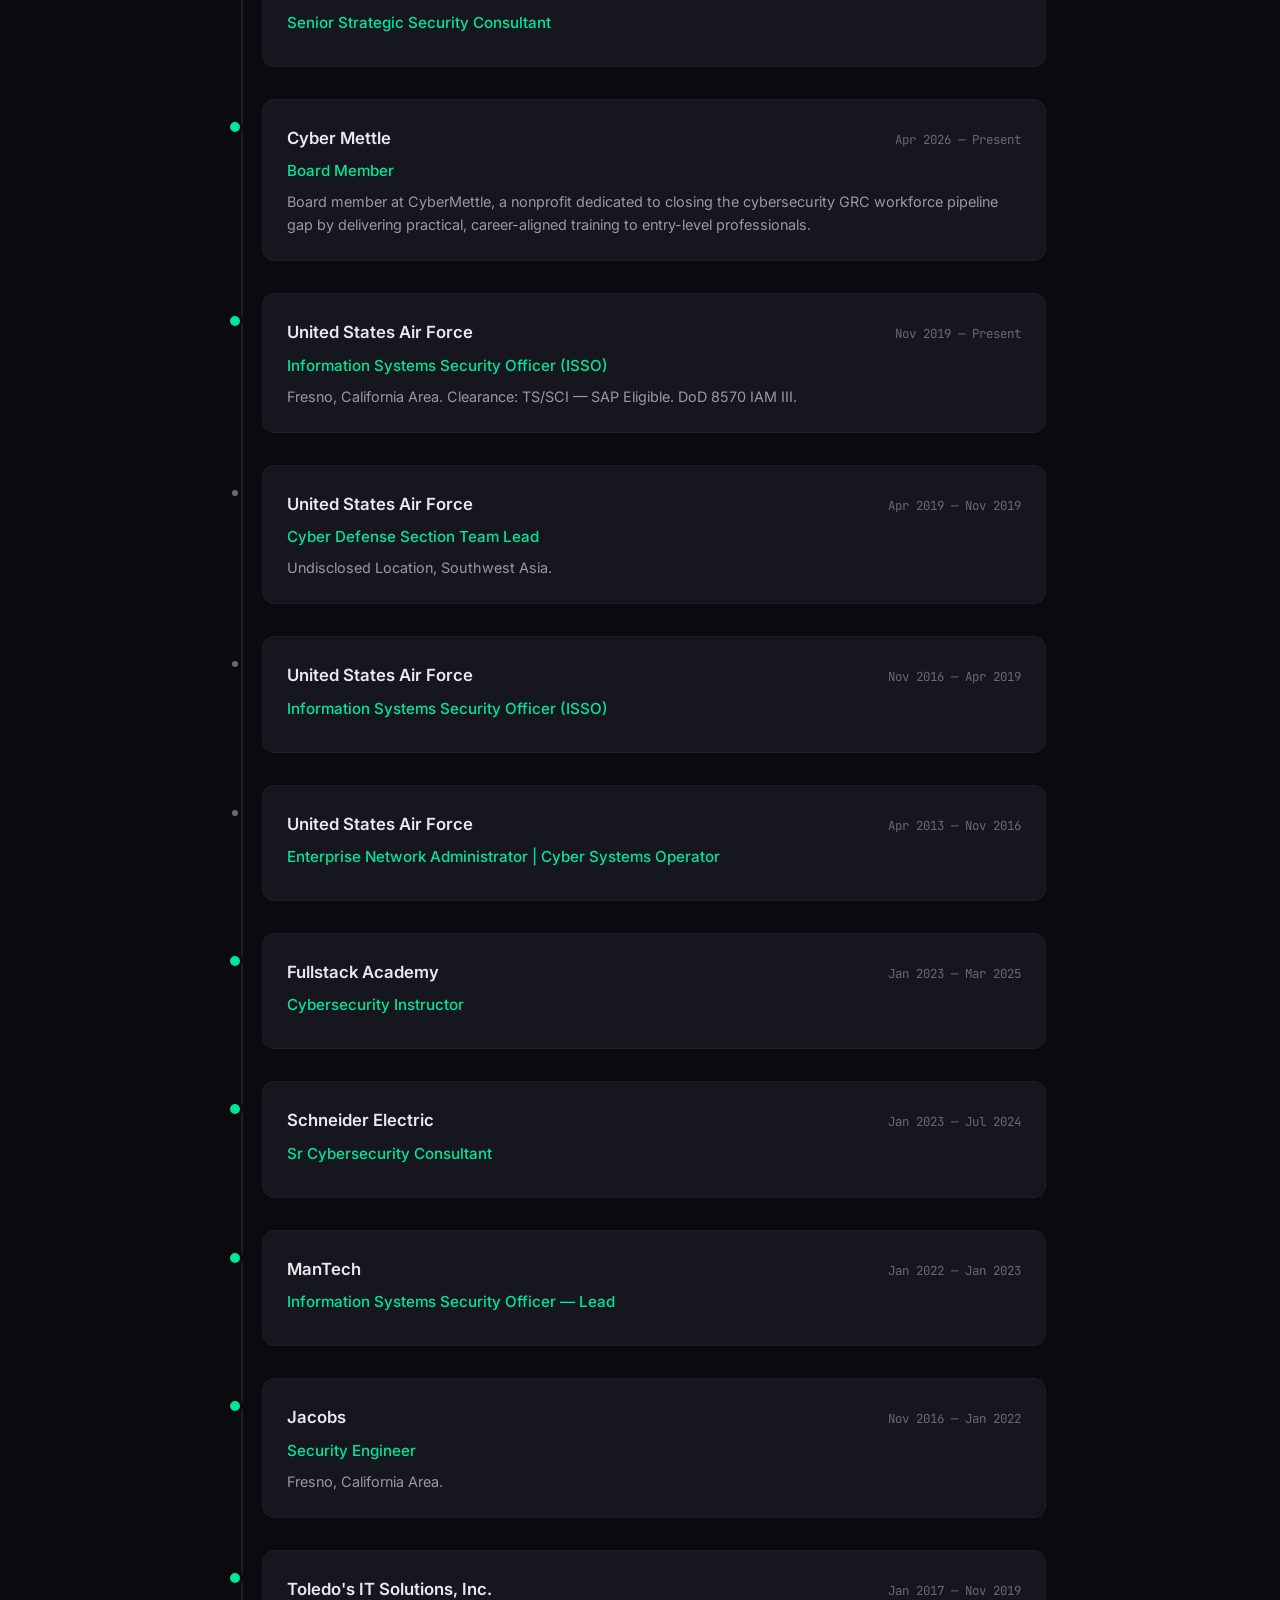
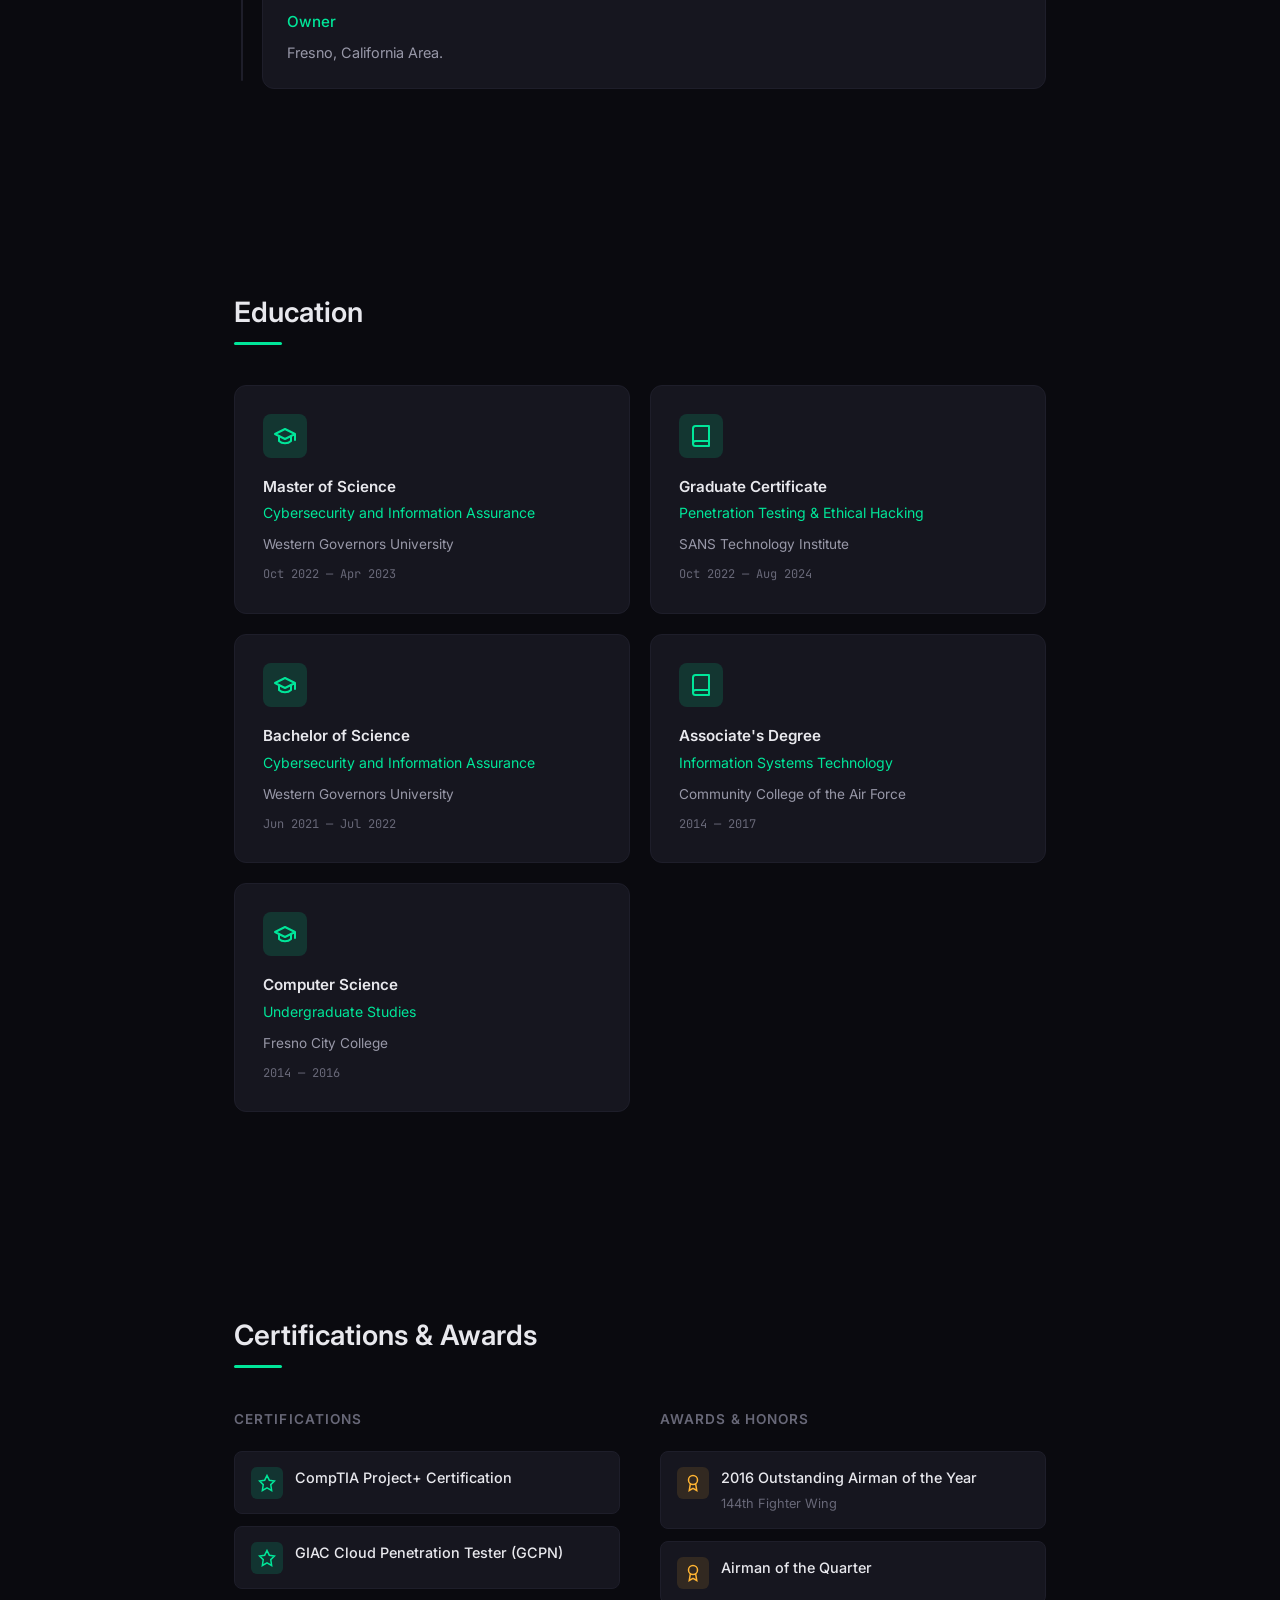
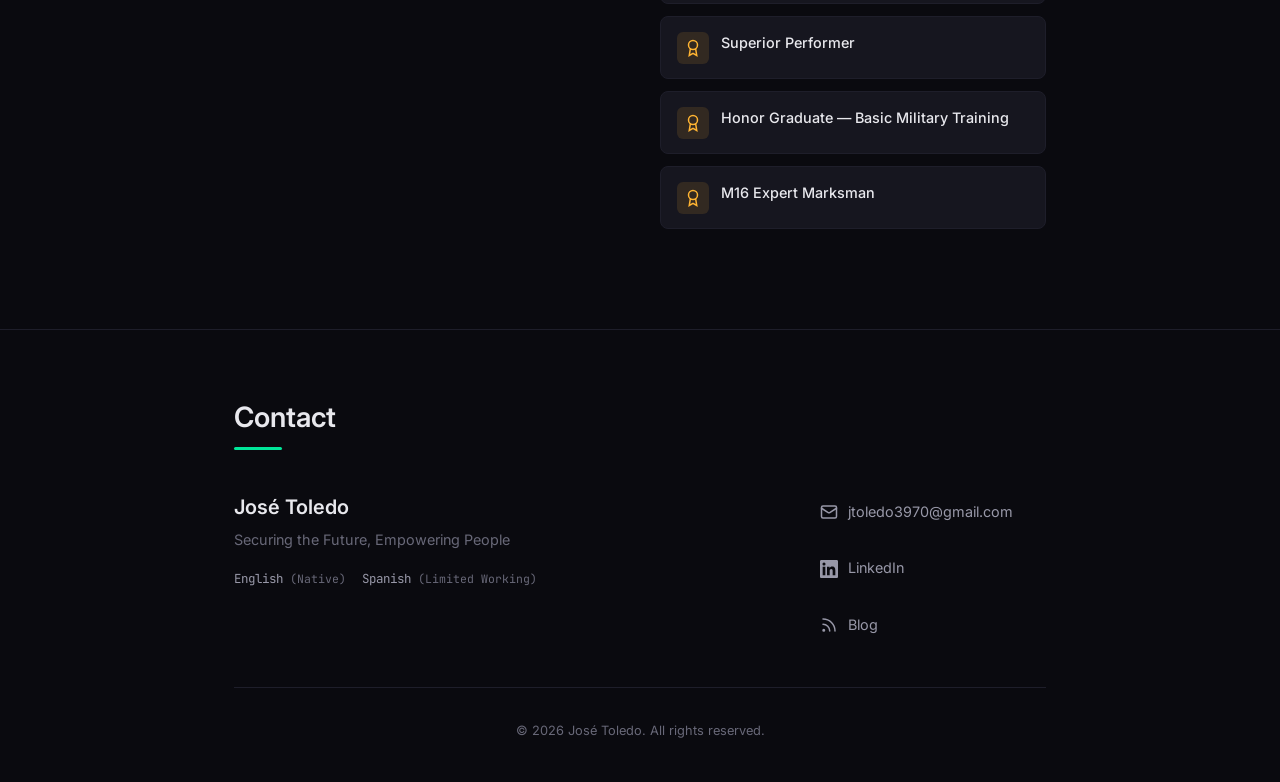
==== commit c5d9c8b6: "Give blog button distinct blue color to contrast with LinkedIn green Co-Authored-By: Claude <noreply" ====
--- a/index.html
+++ b/index.html
@@ -80,7 +80,7 @@
             <svg width="20" height="20" viewBox="0 0 24 24" fill="currentColor"><path d="M20.447 20.452h-3.554v-5.569c0-1.328-.027-3.037-1.852-3.037-1.853 0-2.136 1.445-2.136 2.939v5.667H9.351V9h3.414v1.561h.046c.477-.9 1.637-1.85 3.37-1.85 3.601 0 4.267 2.37 4.267 5.455v6.286zM5.337 7.433a2.062 2.062 0 0 1-2.063-2.065 2.064 2.064 0 1 1 2.063 2.065zm1.782 13.019H3.555V9h3.564v11.452zM22.225 0H1.771C.792 0 0 .774 0 1.729v20.542C0 23.227.792 24 1.771 24h20.451C23.2 24 24 23.227 24 22.271V1.729C24 .774 23.2 0 22.222 0h.003z"/></svg>
             LinkedIn
           </a>
-          <a href="https://enigmatracer.com" class="btn btn--primary" target="_blank" rel="noopener">
+          <a href="https://enigmatracer.com" class="btn btn--blog" target="_blank" rel="noopener">
             <svg width="20" height="20" viewBox="0 0 24 24" fill="none" stroke="currentColor" stroke-width="2" stroke-linecap="round" stroke-linejoin="round"><path d="M4 11a9 9 0 0 1 9 9"/><path d="M4 4a16 16 0 0 1 16 16"/><circle cx="5" cy="19" r="1"/></svg>
             Read My Blog
           </a>
--- a/assets/css/style.css
+++ b/assets/css/style.css
@@ -328,6 +328,19 @@
   background: var(--bg-card);
 }
 
+.btn--blog {
+  background: rgba(77, 166, 255, 0.12);
+  color: #4da6ff;
+  border: 1px solid rgba(77, 166, 255, 0.25);
+}
+
+.btn--blog:hover {
+  background: rgba(77, 166, 255, 0.2);
+  border-color: rgba(77, 166, 255, 0.5);
+  box-shadow: 0 0 20px rgba(77, 166, 255, 0.12);
+  transform: translateY(-1px);
+}
+
 /* ─── Clearance Badge ─── */
 .clearance-badge {
   display: inline-flex;
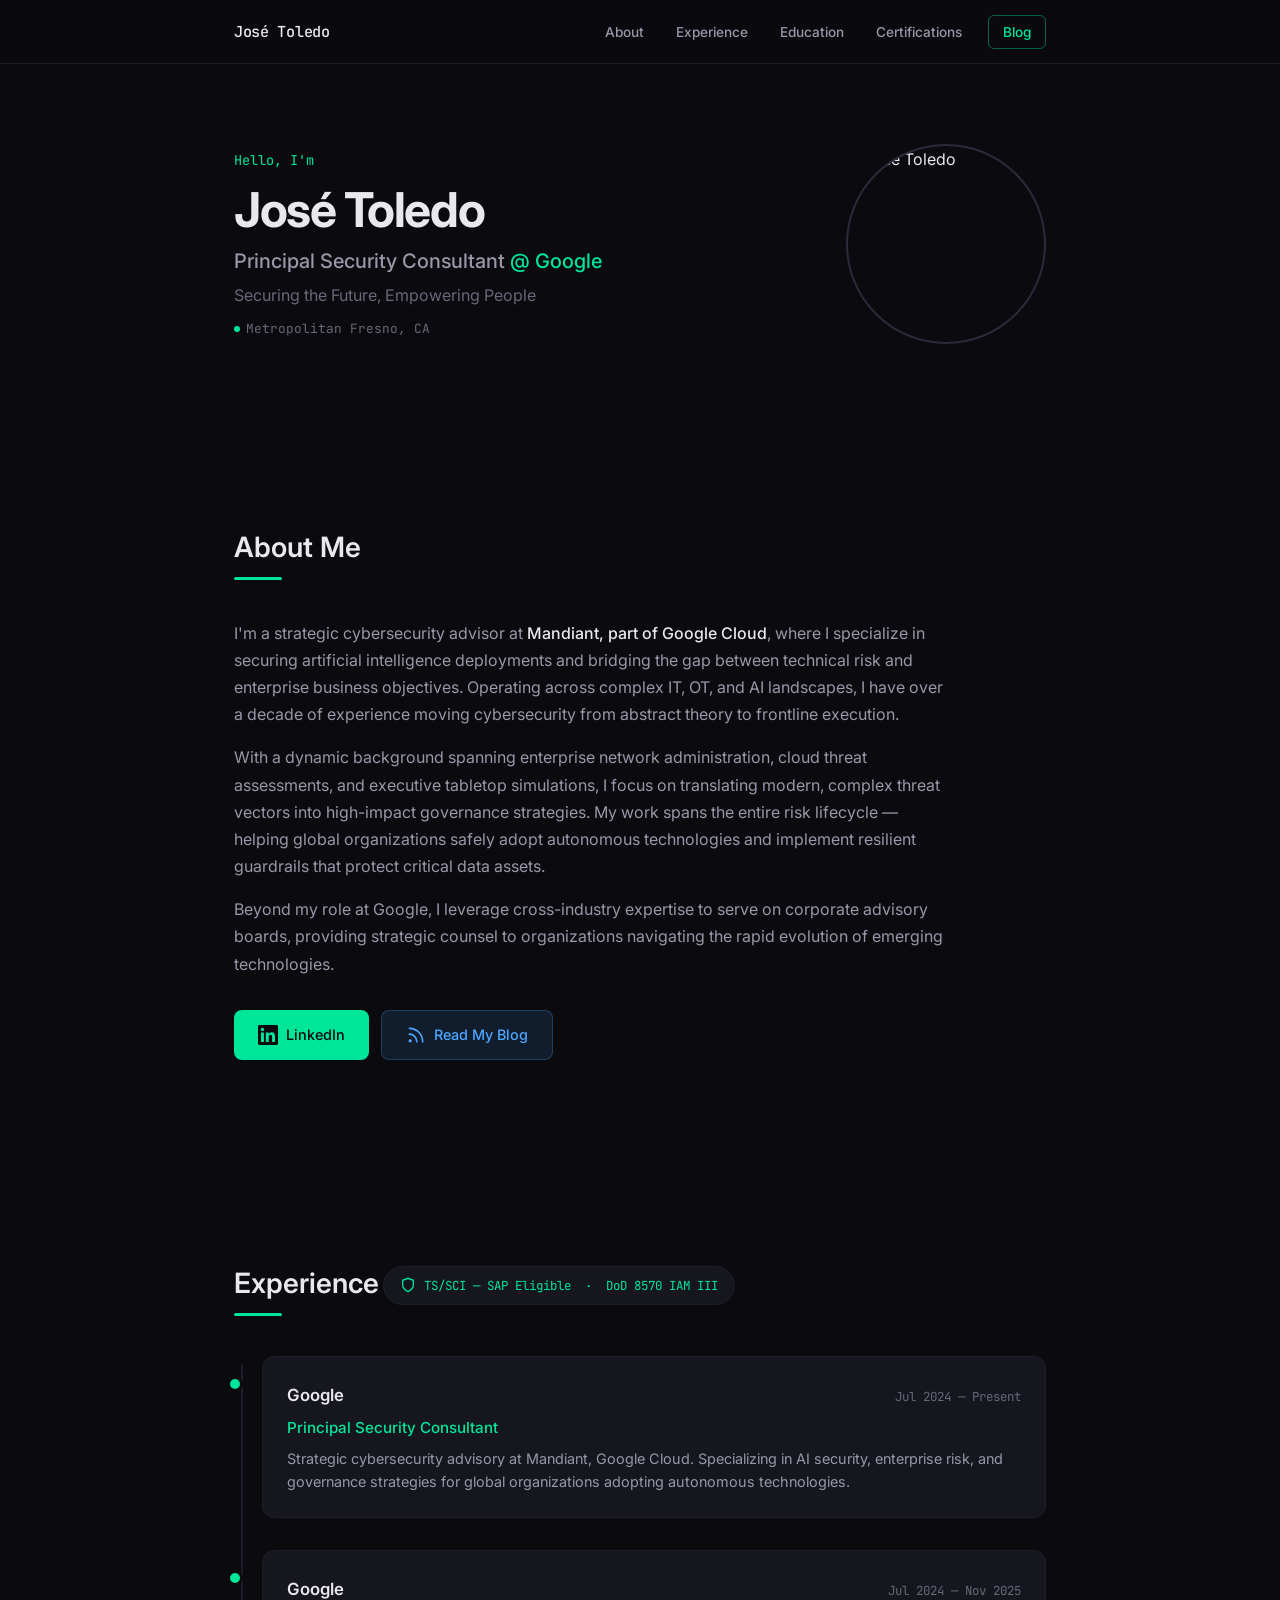
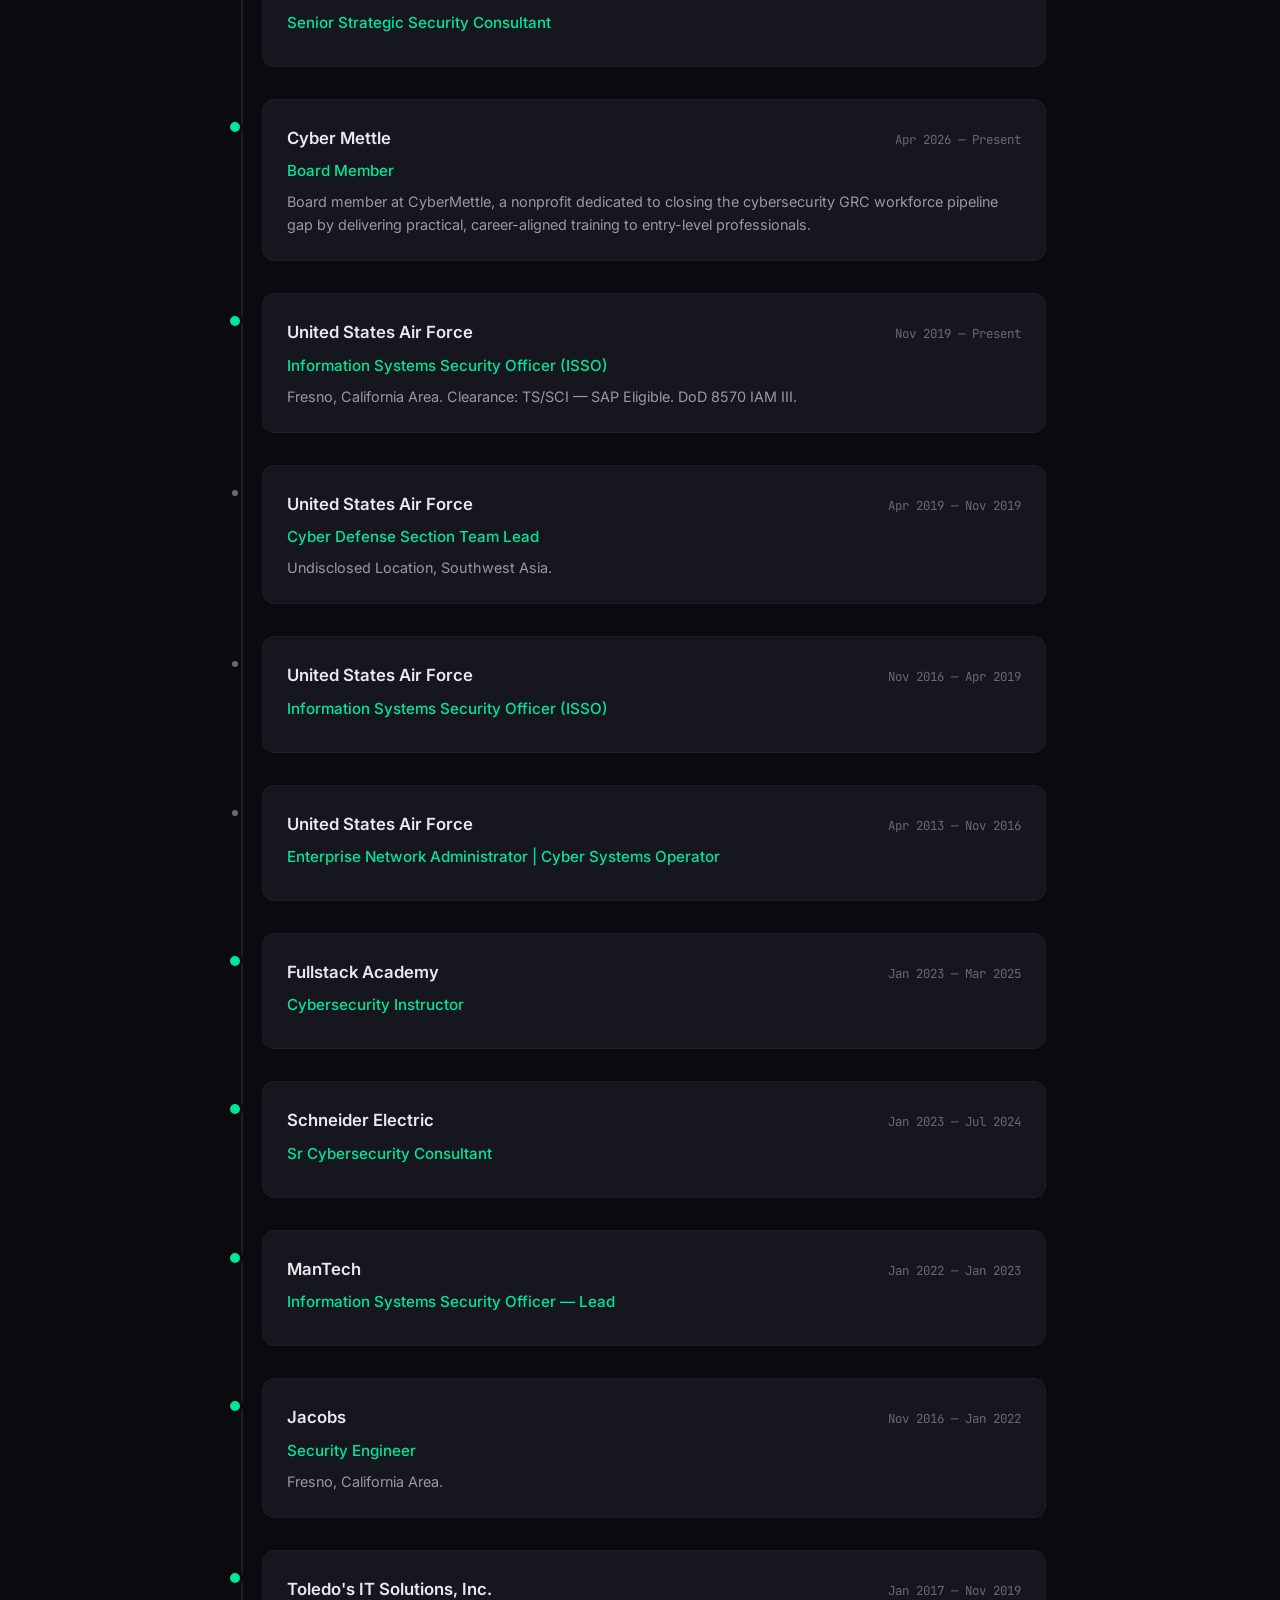
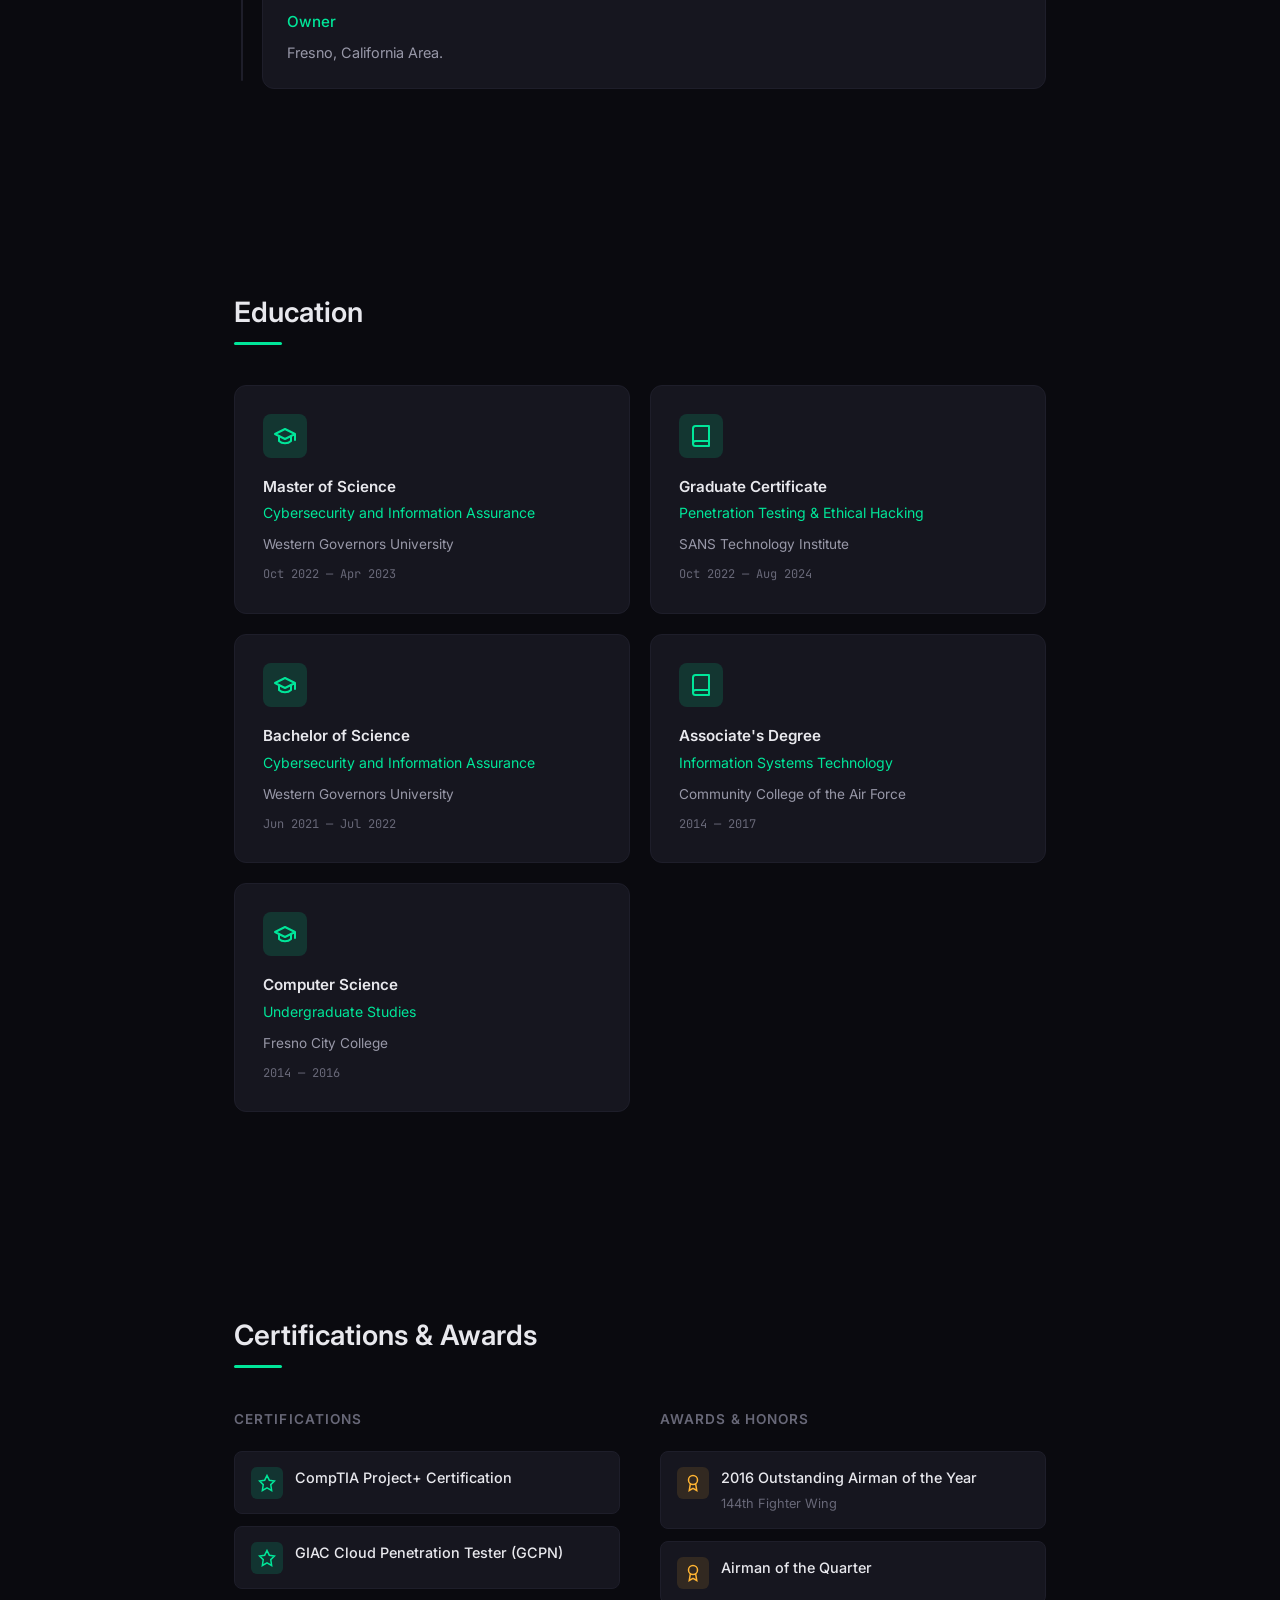
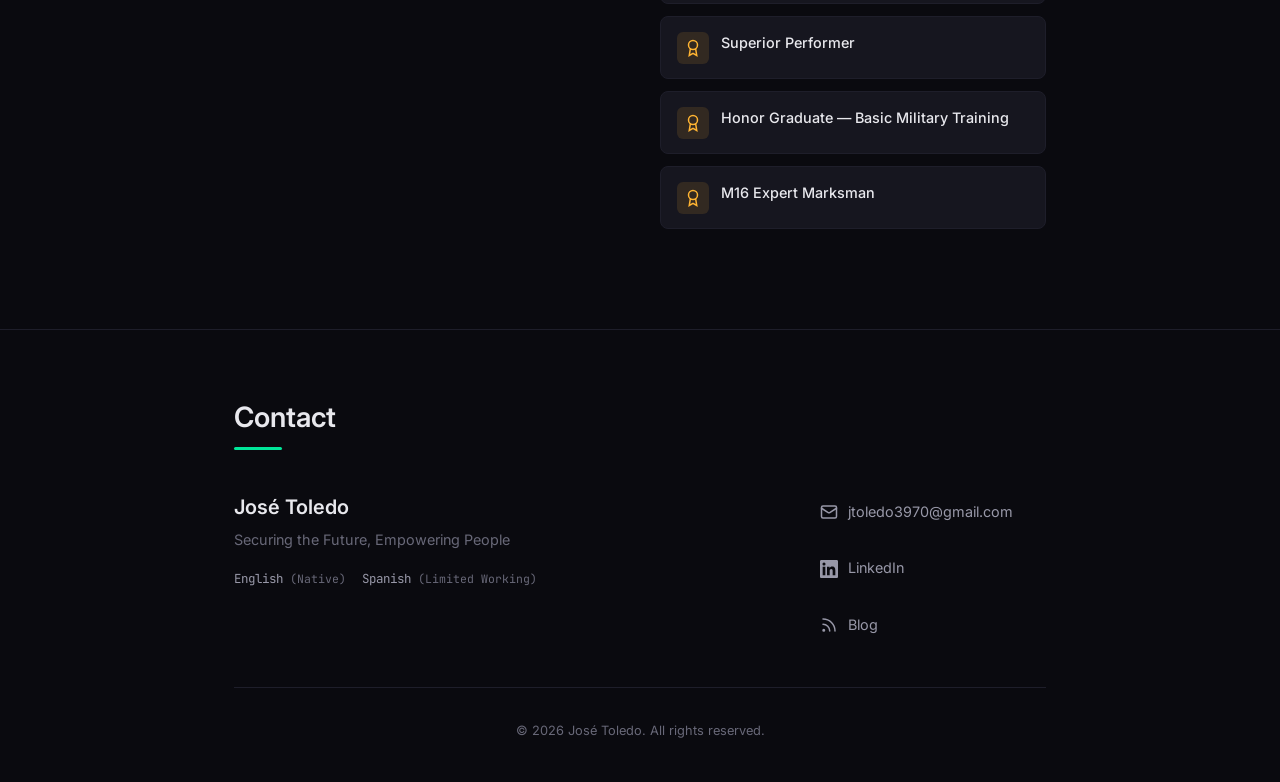
==== commit b4b7e49d: "Swap photo placeholder for real img tag, ready for profile.jpg Co-Authored-By: Claude <noreply@anthr" ====
--- a/index.html
+++ b/index.html
@@ -35,13 +35,7 @@
     <section class="hero section" id="hero">
       <div class="container hero__container">
         <div class="hero__image-wrapper">
-          <div class="hero__image-placeholder" title="Add your photo here">
-            <svg width="48" height="48" viewBox="0 0 24 24" fill="none" stroke="currentColor" stroke-width="1.5" stroke-linecap="round">
-              <path d="M20 21v-2a4 4 0 0 0-4-4H8a4 4 0 0 0-4 4v2"/>
-              <circle cx="12" cy="7" r="4"/>
-            </svg>
-            <span>Add your photo</span>
-          </div>
+          <img src="assets/images/profile.jpg" alt="José Toledo" class="hero__image">
         </div>
         <div class="hero__content">
           <p class="hero__eyebrow">Hello, I'm</p>
--- a/assets/css/style.css
+++ b/assets/css/style.css
@@ -241,35 +241,18 @@
   border-radius: 50%;
 }
 
-/* Profile image placeholder */
+/* Profile image */
 .hero__image-wrapper {
   flex-shrink: 0;
 }
 
-.hero__image-placeholder {
+.hero__image {
   width: 200px;
   height: 200px;
   border-radius: 50%;
-  border: 2px dashed var(--border-light);
-  display: flex;
-  flex-direction: column;
-  align-items: center;
-  justify-content: center;
-  gap: 10px;
-  color: var(--text-muted);
-  font-size: 0.75rem;
-  font-family: var(--font-mono);
-  transition: border-color var(--transition), color var(--transition);
-  cursor: default;
-  background: var(--bg-secondary);
-}
-
-.hero__image-placeholder:hover {
-  border-color: var(--accent-dim);
-  color: var(--text-secondary);
-}
-
-.hero__image-placeholder svg { opacity: 0.4; }
+  object-fit: cover;
+  border: 2px solid var(--border-light);
+}
 
 /* ─── About ─── */
 .about__text {
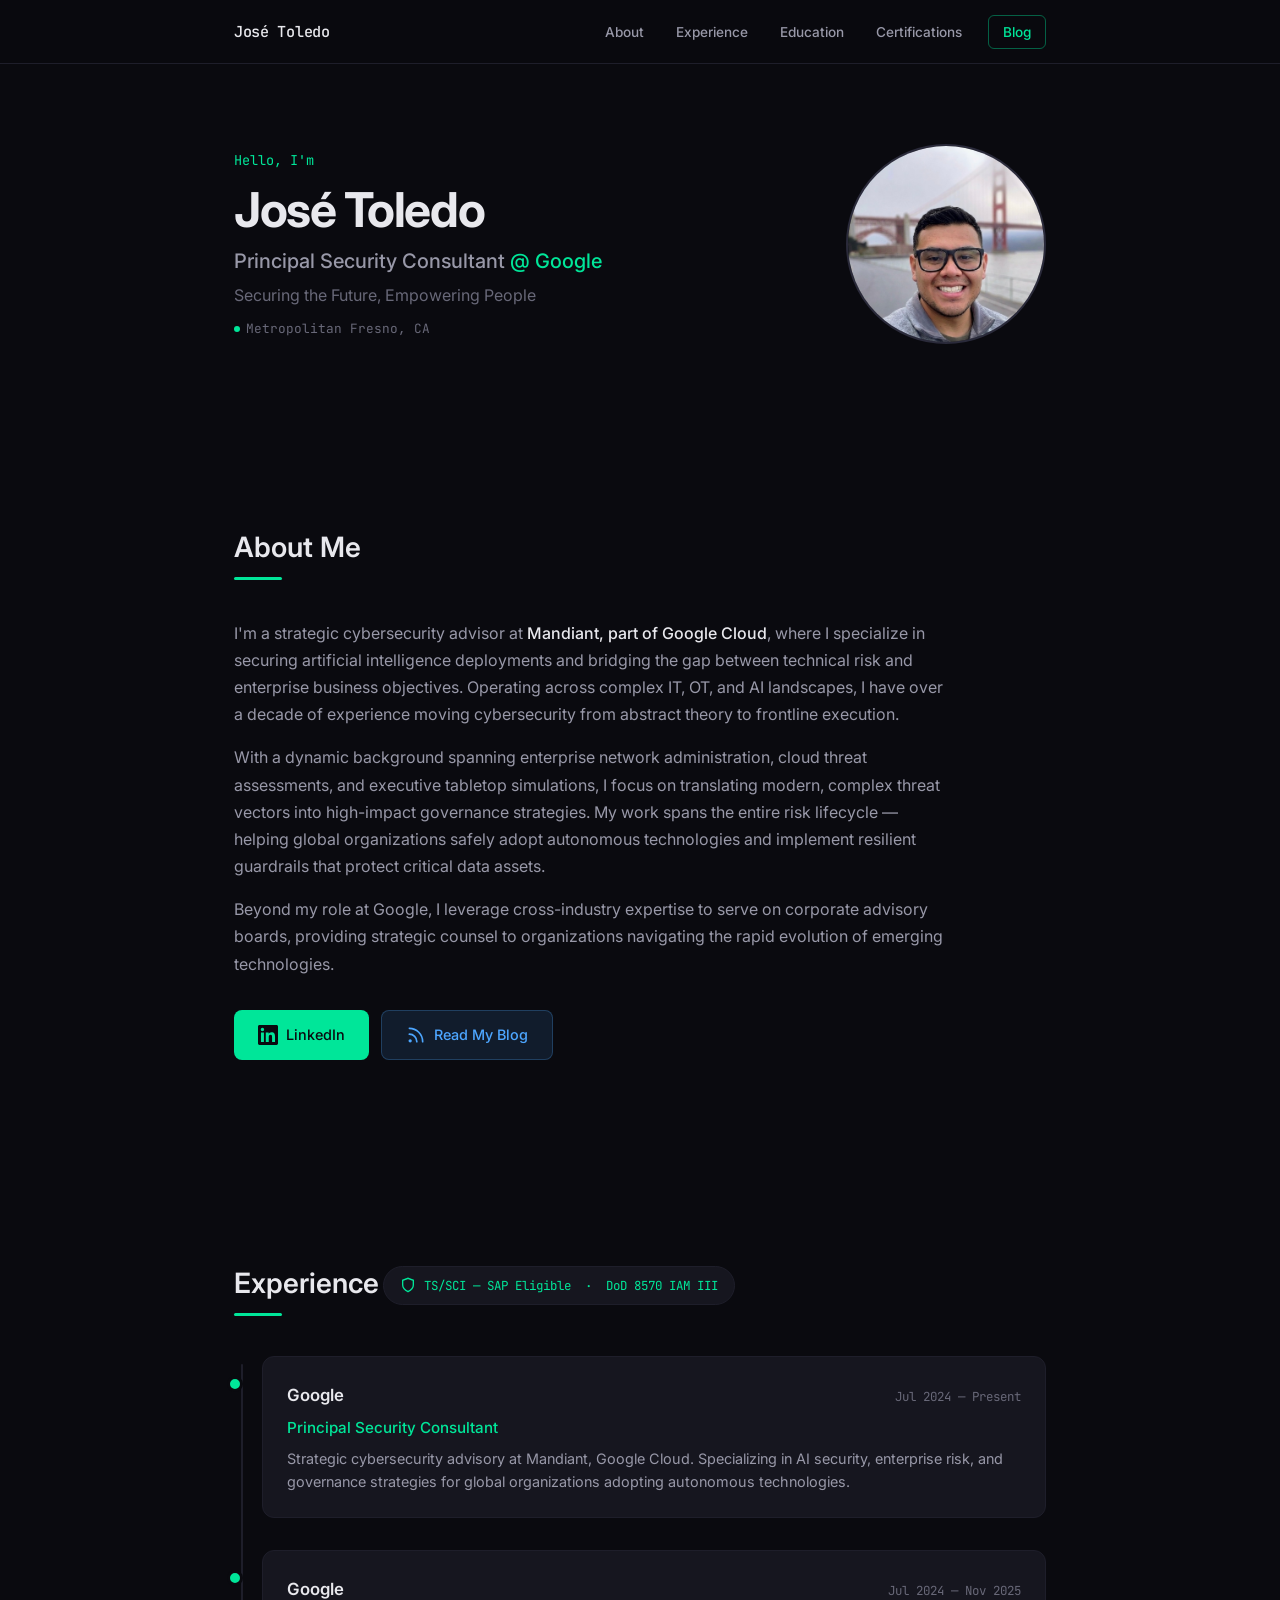
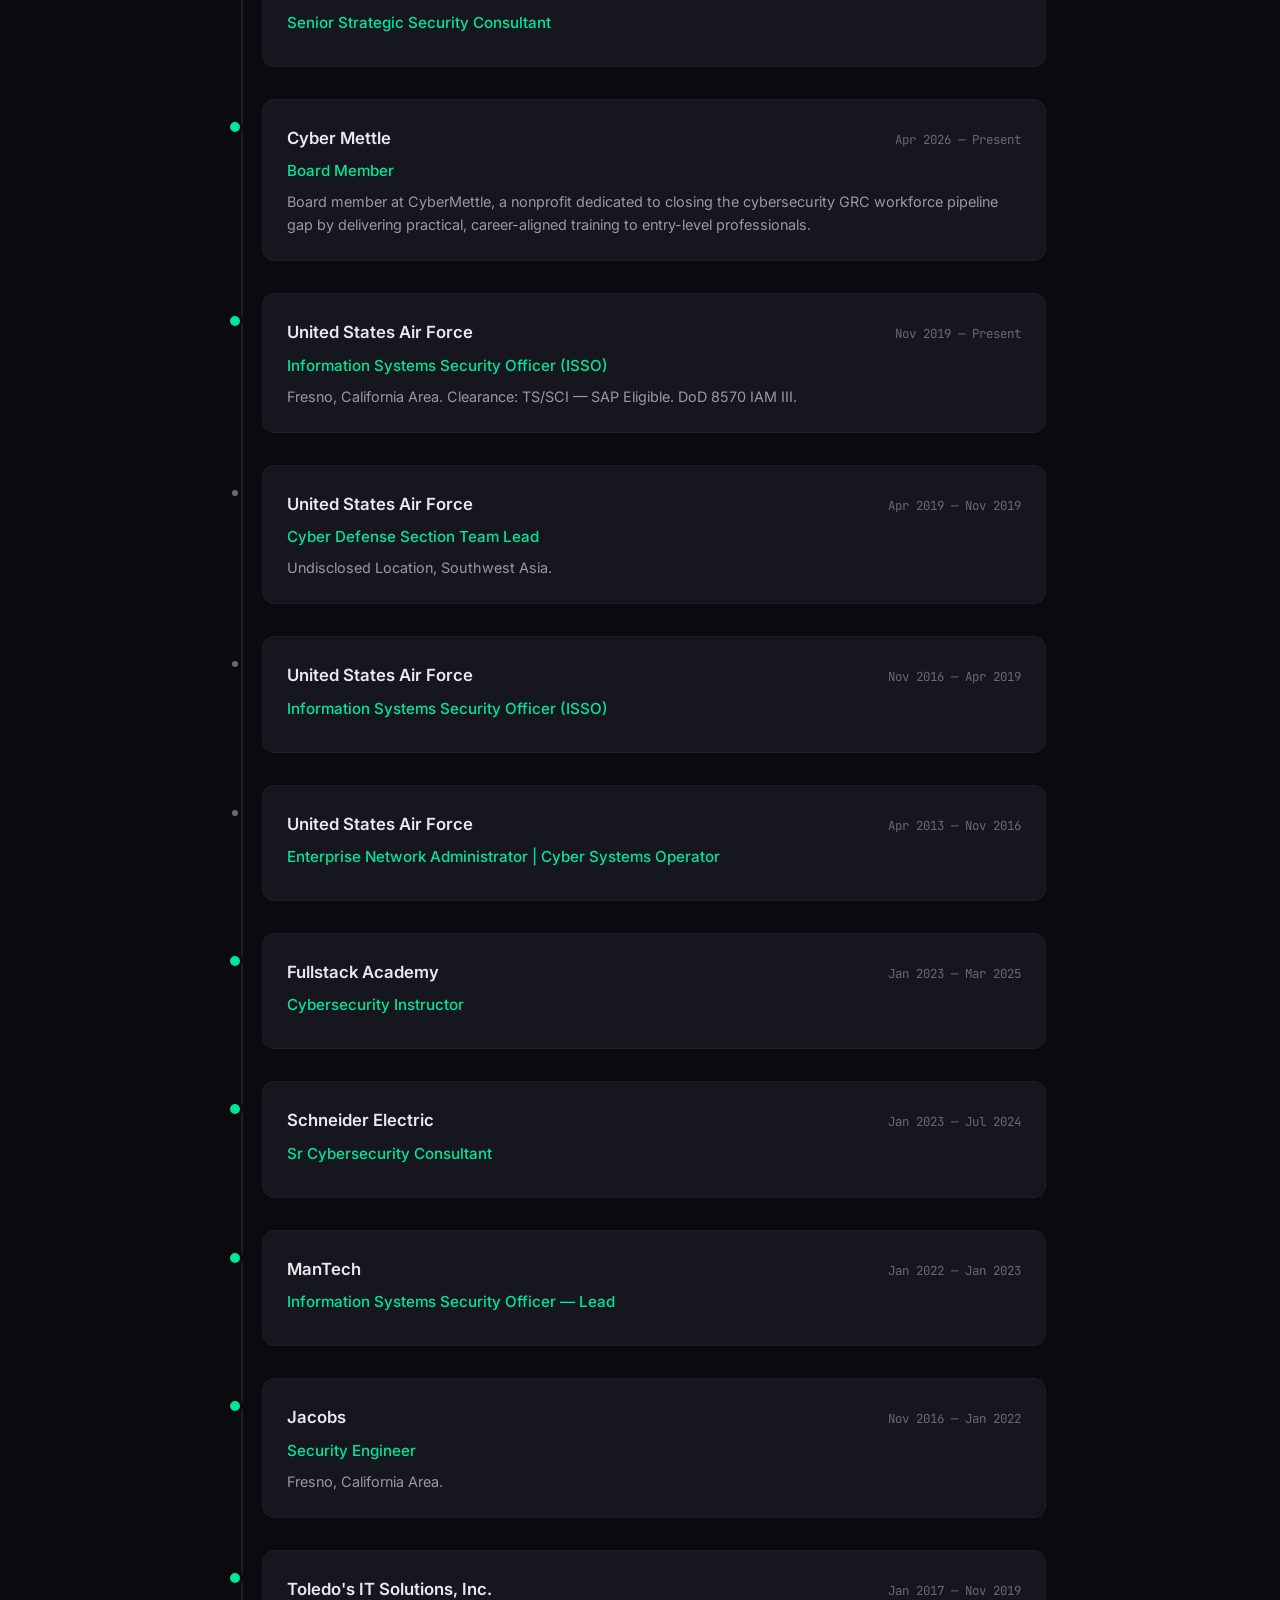
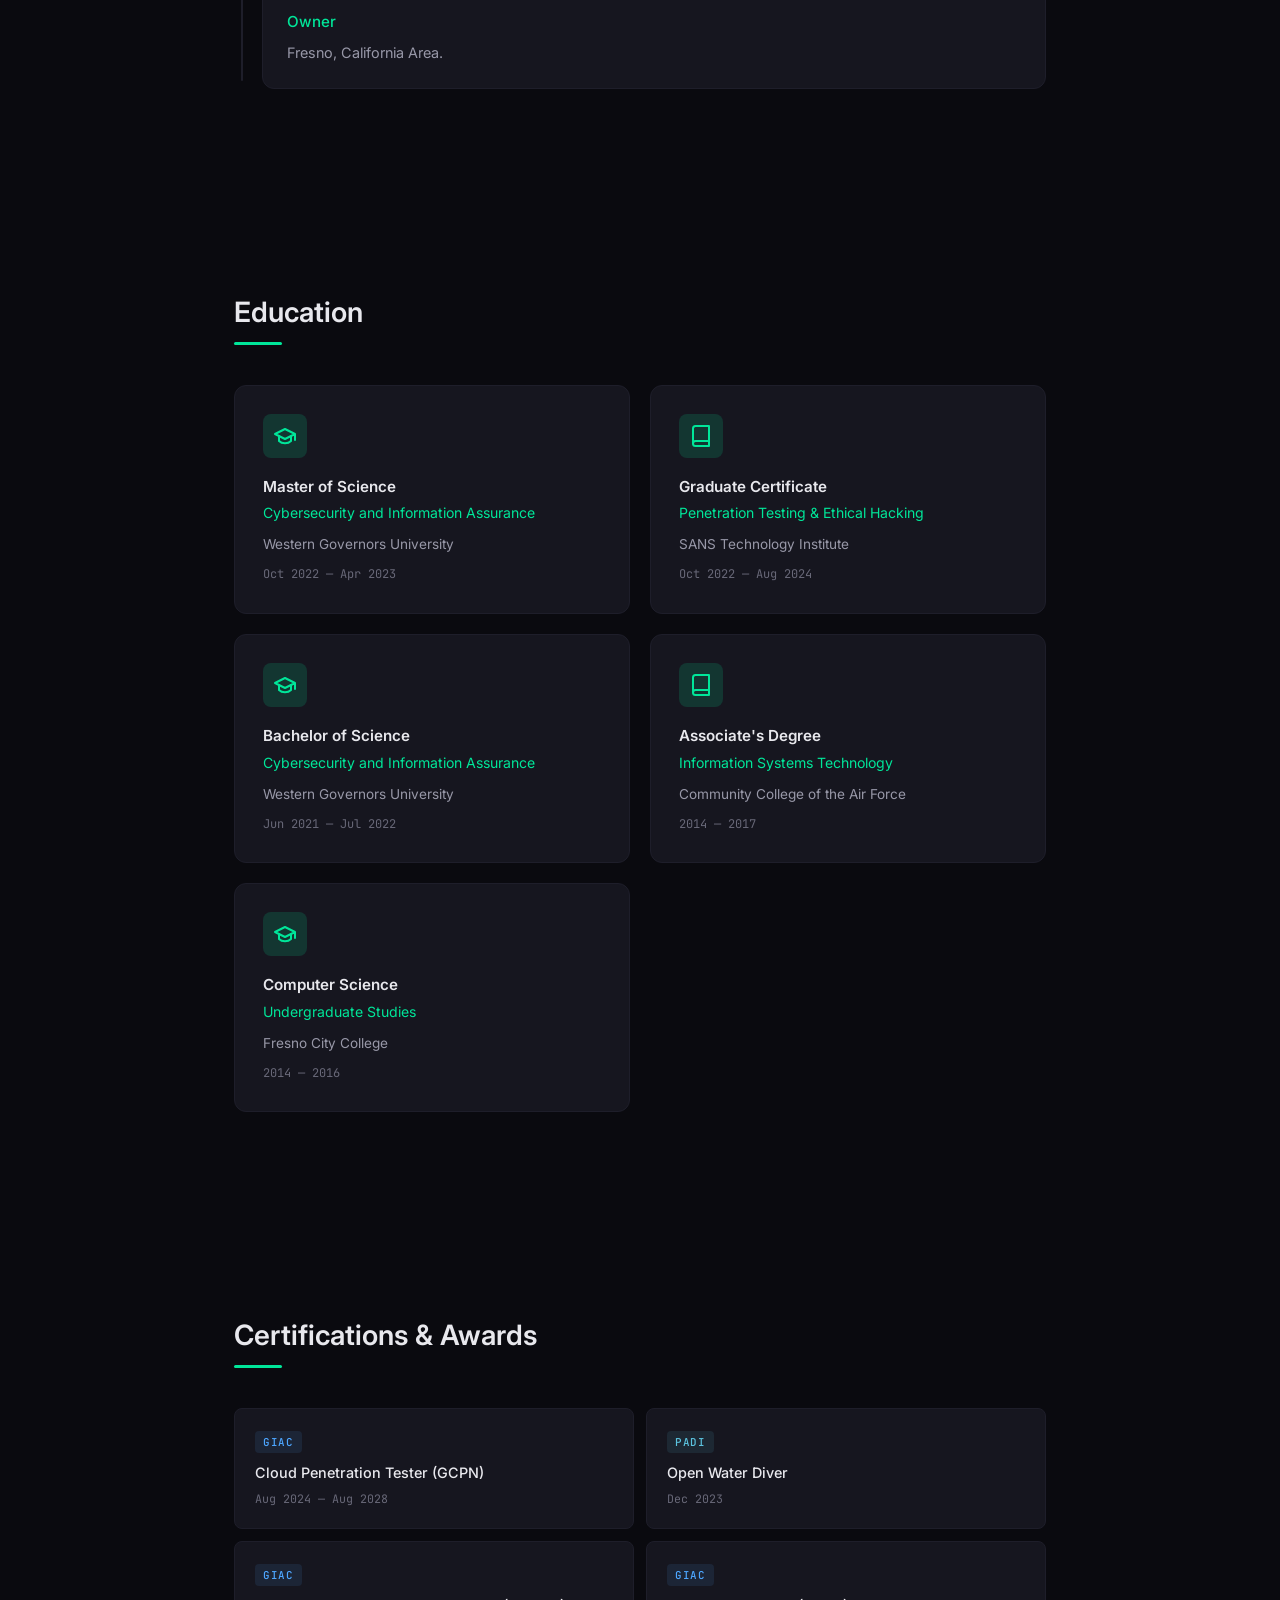
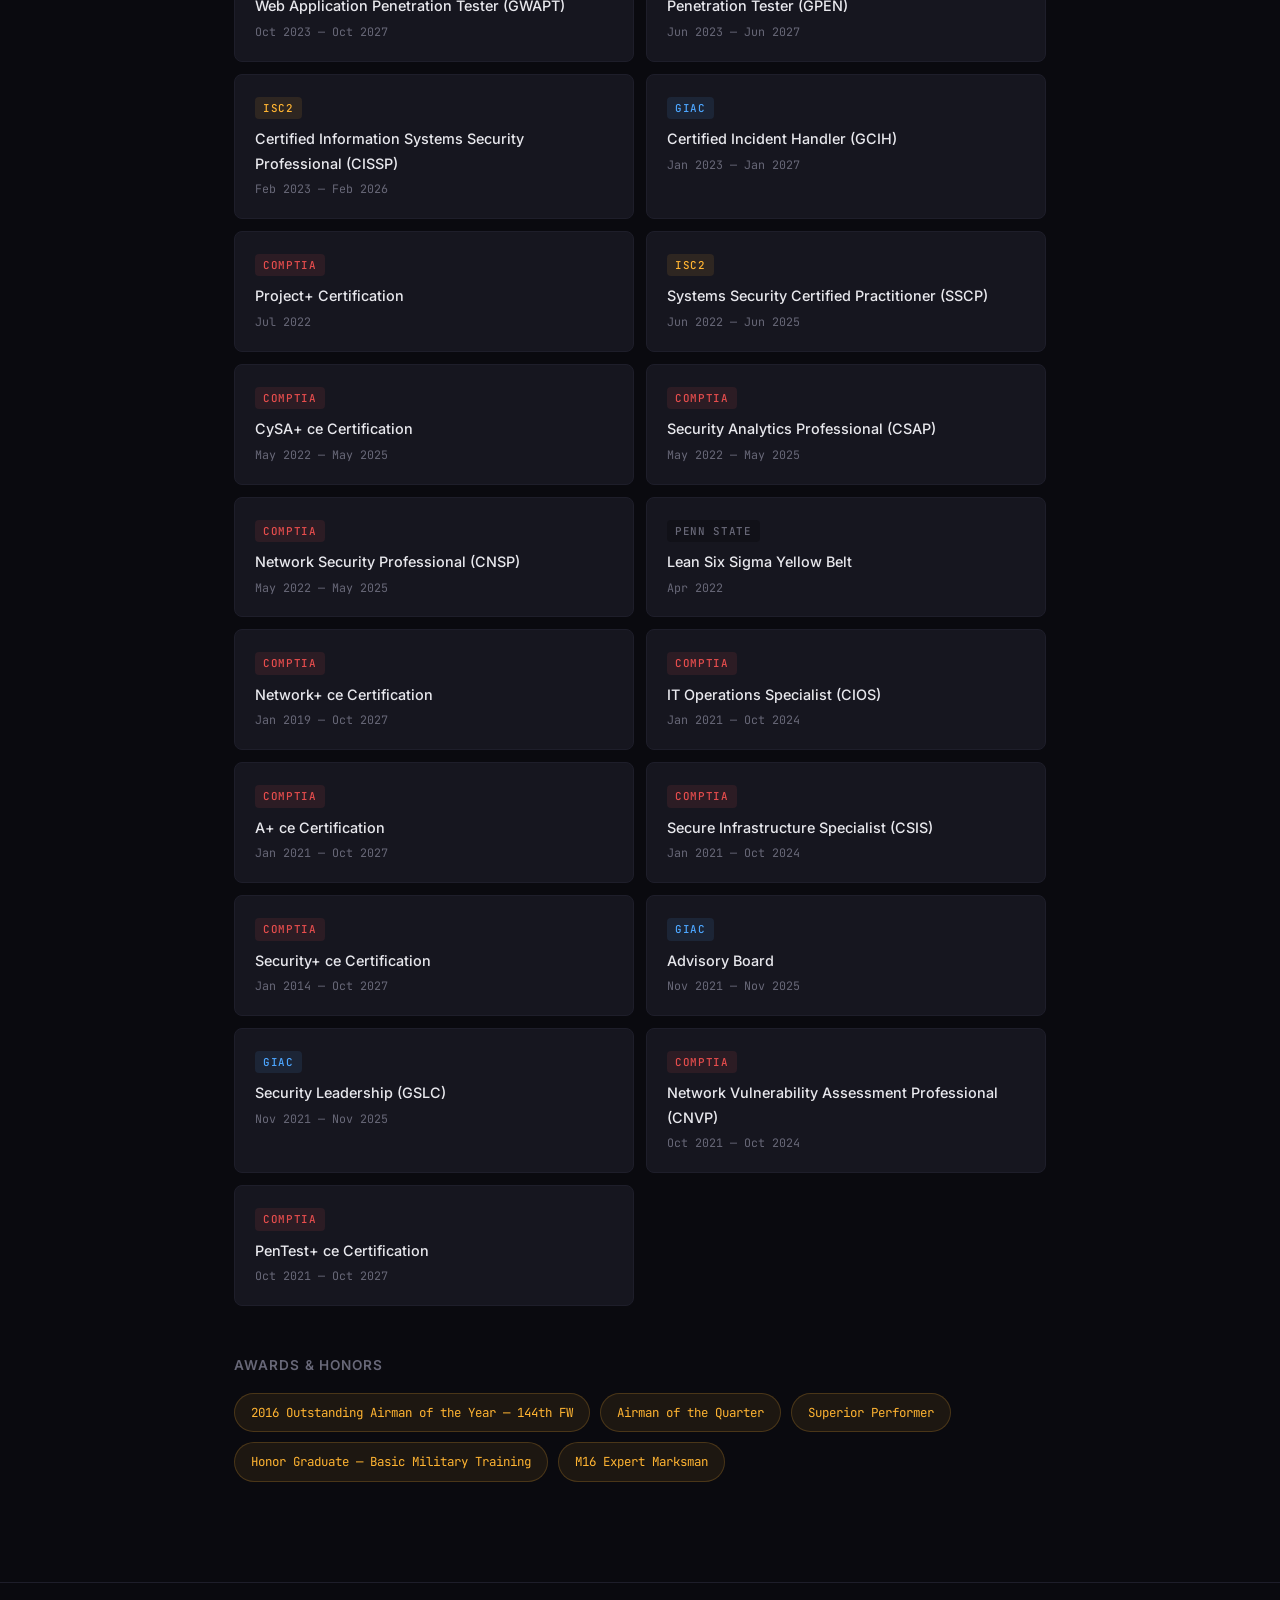
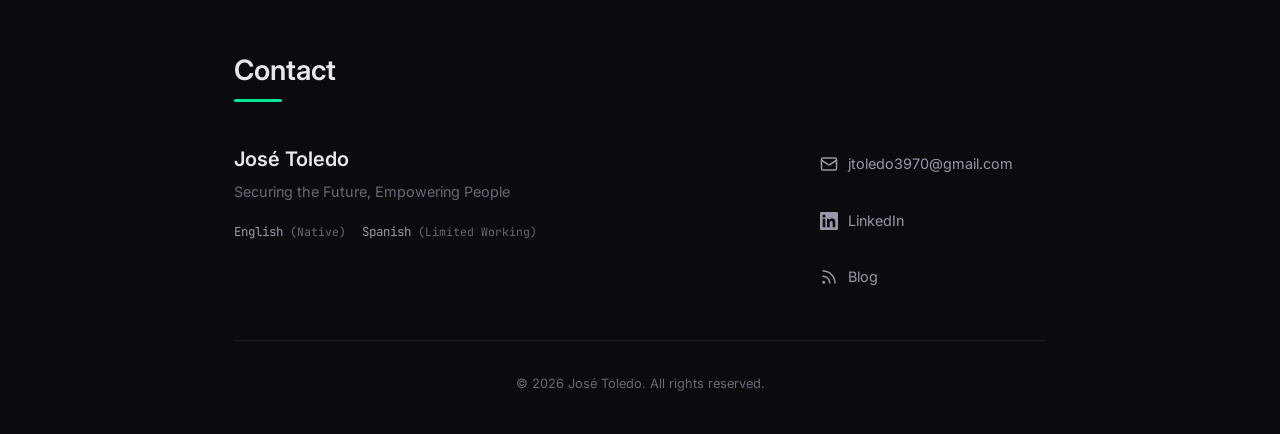
==== commit 558a4565: "Expand certifications to 21 cert cards with color-coded issuer badges, awards as pills Co-Authored-B" ====
--- a/index.html
+++ b/index.html
@@ -314,80 +314,148 @@
     <section class="certifications section" id="certifications">
       <div class="container">
         <h2 class="section__heading">Certifications &amp; Awards</h2>
-        <div class="certs-grid">
-
-          <!-- Certifications column -->
-          <div class="certs-column">
-            <h3 class="certs-column__title">Certifications</h3>
-            <ul class="certs-list">
-              <li class="certs-list__item">
-                <span class="certs-list__icon">
-                  <svg width="18" height="18" viewBox="0 0 24 24" fill="none" stroke="currentColor" stroke-width="2"><path d="M12 2l3.09 6.26L22 9.27l-5 4.87L18.18 22 12 18.56 5.82 22 7 14.14l-5-4.87 6.91-1.01L12 2z"/></svg>
-                </span>
-                <div>
-                  <p class="certs-list__name">CompTIA Project+ Certification</p>
-                </div>
-              </li>
-              <li class="certs-list__item">
-                <span class="certs-list__icon">
-                  <svg width="18" height="18" viewBox="0 0 24 24" fill="none" stroke="currentColor" stroke-width="2"><path d="M12 2l3.09 6.26L22 9.27l-5 4.87L18.18 22 12 18.56 5.82 22 7 14.14l-5-4.87 6.91-1.01L12 2z"/></svg>
-                </span>
-                <div>
-                  <p class="certs-list__name">GIAC Cloud Penetration Tester (GCPN)</p>
-                </div>
-              </li>
-            </ul>
-          </div>
-
-          <!-- Awards column -->
-          <div class="certs-column">
-            <h3 class="certs-column__title">Awards &amp; Honors</h3>
-            <ul class="certs-list">
-              <li class="certs-list__item">
-                <span class="certs-list__icon certs-list__icon--award">
-                  <svg width="18" height="18" viewBox="0 0 24 24" fill="none" stroke="currentColor" stroke-width="2"><circle cx="12" cy="8" r="6"/><path d="M15.477 12.89 17 22l-5-3-5 3 1.523-9.11"/></svg>
-                </span>
-                <div>
-                  <p class="certs-list__name">2016 Outstanding Airman of the Year</p>
-                  <p class="certs-list__detail">144th Fighter Wing</p>
-                </div>
-              </li>
-              <li class="certs-list__item">
-                <span class="certs-list__icon certs-list__icon--award">
-                  <svg width="18" height="18" viewBox="0 0 24 24" fill="none" stroke="currentColor" stroke-width="2"><circle cx="12" cy="8" r="6"/><path d="M15.477 12.89 17 22l-5-3-5 3 1.523-9.11"/></svg>
-                </span>
-                <div>
-                  <p class="certs-list__name">Airman of the Quarter</p>
-                </div>
-              </li>
-              <li class="certs-list__item">
-                <span class="certs-list__icon certs-list__icon--award">
-                  <svg width="18" height="18" viewBox="0 0 24 24" fill="none" stroke="currentColor" stroke-width="2"><circle cx="12" cy="8" r="6"/><path d="M15.477 12.89 17 22l-5-3-5 3 1.523-9.11"/></svg>
-                </span>
-                <div>
-                  <p class="certs-list__name">Superior Performer</p>
-                </div>
-              </li>
-              <li class="certs-list__item">
-                <span class="certs-list__icon certs-list__icon--award">
-                  <svg width="18" height="18" viewBox="0 0 24 24" fill="none" stroke="currentColor" stroke-width="2"><circle cx="12" cy="8" r="6"/><path d="M15.477 12.89 17 22l-5-3-5 3 1.523-9.11"/></svg>
-                </span>
-                <div>
-                  <p class="certs-list__name">Honor Graduate — Basic Military Training</p>
-                </div>
-              </li>
-              <li class="certs-list__item">
-                <span class="certs-list__icon certs-list__icon--award">
-                  <svg width="18" height="18" viewBox="0 0 24 24" fill="none" stroke="currentColor" stroke-width="2"><circle cx="12" cy="8" r="6"/><path d="M15.477 12.89 17 22l-5-3-5 3 1.523-9.11"/></svg>
-                </span>
-                <div>
-                  <p class="certs-list__name">M16 Expert Marksman</p>
-                </div>
-              </li>
-            </ul>
-          </div>
-
-        </div>
+
+        <!-- Certifications grid -->
+        <div class="certs-grid-all">
+
+          <div class="certs-card">
+            <div class="certs-card__issuer certs-card__issuer--giac">GIAC</div>
+            <h3 class="certs-card__name">Cloud Penetration Tester (GCPN)</h3>
+            <p class="certs-card__date">Aug 2024 — Aug 2028</p>
+          </div>
+
+          <div class="certs-card">
+            <div class="certs-card__issuer certs-card__issuer--padi">PADI</div>
+            <h3 class="certs-card__name">Open Water Diver</h3>
+            <p class="certs-card__date">Dec 2023</p>
+          </div>
+
+          <div class="certs-card">
+            <div class="certs-card__issuer certs-card__issuer--giac">GIAC</div>
+            <h3 class="certs-card__name">Web Application Penetration Tester (GWAPT)</h3>
+            <p class="certs-card__date">Oct 2023 — Oct 2027</p>
+          </div>
+
+          <div class="certs-card">
+            <div class="certs-card__issuer certs-card__issuer--giac">GIAC</div>
+            <h3 class="certs-card__name">Penetration Tester (GPEN)</h3>
+            <p class="certs-card__date">Jun 2023 — Jun 2027</p>
+          </div>
+
+          <div class="certs-card">
+            <div class="certs-card__issuer certs-card__issuer--isc2">ISC2</div>
+            <h3 class="certs-card__name">Certified Information Systems Security Professional (CISSP)</h3>
+            <p class="certs-card__date">Feb 2023 — Feb 2026</p>
+          </div>
+
+          <div class="certs-card">
+            <div class="certs-card__issuer certs-card__issuer--giac">GIAC</div>
+            <h3 class="certs-card__name">Certified Incident Handler (GCIH)</h3>
+            <p class="certs-card__date">Jan 2023 — Jan 2027</p>
+          </div>
+
+          <div class="certs-card">
+            <div class="certs-card__issuer certs-card__issuer--comptia">CompTIA</div>
+            <h3 class="certs-card__name">Project+ Certification</h3>
+            <p class="certs-card__date">Jul 2022</p>
+          </div>
+
+          <div class="certs-card">
+            <div class="certs-card__issuer certs-card__issuer--isc2">ISC2</div>
+            <h3 class="certs-card__name">Systems Security Certified Practitioner (SSCP)</h3>
+            <p class="certs-card__date">Jun 2022 — Jun 2025</p>
+          </div>
+
+          <div class="certs-card">
+            <div class="certs-card__issuer certs-card__issuer--comptia">CompTIA</div>
+            <h3 class="certs-card__name">CySA+ ce Certification</h3>
+            <p class="certs-card__date">May 2022 — May 2025</p>
+          </div>
+
+          <div class="certs-card">
+            <div class="certs-card__issuer certs-card__issuer--comptia">CompTIA</div>
+            <h3 class="certs-card__name">Security Analytics Professional (CSAP)</h3>
+            <p class="certs-card__date">May 2022 — May 2025</p>
+          </div>
+
+          <div class="certs-card">
+            <div class="certs-card__issuer certs-card__issuer--comptia">CompTIA</div>
+            <h3 class="certs-card__name">Network Security Professional (CNSP)</h3>
+            <p class="certs-card__date">May 2022 — May 2025</p>
+          </div>
+
+          <div class="certs-card">
+            <div class="certs-card__issuer certs-card__issuer--other">Penn State</div>
+            <h3 class="certs-card__name">Lean Six Sigma Yellow Belt</h3>
+            <p class="certs-card__date">Apr 2022</p>
+          </div>
+
+          <div class="certs-card">
+            <div class="certs-card__issuer certs-card__issuer--comptia">CompTIA</div>
+            <h3 class="certs-card__name">Network+ ce Certification</h3>
+            <p class="certs-card__date">Jan 2019 — Oct 2027</p>
+          </div>
+
+          <div class="certs-card">
+            <div class="certs-card__issuer certs-card__issuer--comptia">CompTIA</div>
+            <h3 class="certs-card__name">IT Operations Specialist (CIOS)</h3>
+            <p class="certs-card__date">Jan 2021 — Oct 2024</p>
+          </div>
+
+          <div class="certs-card">
+            <div class="certs-card__issuer certs-card__issuer--comptia">CompTIA</div>
+            <h3 class="certs-card__name">A+ ce Certification</h3>
+            <p class="certs-card__date">Jan 2021 — Oct 2027</p>
+          </div>
+
+          <div class="certs-card">
+            <div class="certs-card__issuer certs-card__issuer--comptia">CompTIA</div>
+            <h3 class="certs-card__name">Secure Infrastructure Specialist (CSIS)</h3>
+            <p class="certs-card__date">Jan 2021 — Oct 2024</p>
+          </div>
+
+          <div class="certs-card">
+            <div class="certs-card__issuer certs-card__issuer--comptia">CompTIA</div>
+            <h3 class="certs-card__name">Security+ ce Certification</h3>
+            <p class="certs-card__date">Jan 2014 — Oct 2027</p>
+          </div>
+
+          <div class="certs-card">
+            <div class="certs-card__issuer certs-card__issuer--giac">GIAC</div>
+            <h3 class="certs-card__name">Advisory Board</h3>
+            <p class="certs-card__date">Nov 2021 — Nov 2025</p>
+          </div>
+
+          <div class="certs-card">
+            <div class="certs-card__issuer certs-card__issuer--giac">GIAC</div>
+            <h3 class="certs-card__name">Security Leadership (GSLC)</h3>
+            <p class="certs-card__date">Nov 2021 — Nov 2025</p>
+          </div>
+
+          <div class="certs-card">
+            <div class="certs-card__issuer certs-card__issuer--comptia">CompTIA</div>
+            <h3 class="certs-card__name">Network Vulnerability Assessment Professional (CNVP)</h3>
+            <p class="certs-card__date">Oct 2021 — Oct 2024</p>
+          </div>
+
+          <div class="certs-card">
+            <div class="certs-card__issuer certs-card__issuer--comptia">CompTIA</div>
+            <h3 class="certs-card__name">PenTest+ ce Certification</h3>
+            <p class="certs-card__date">Oct 2021 — Oct 2027</p>
+          </div>
+
+        </div>
+
+        <!-- Awards -->
+        <h3 class="certs-awards__title">Awards &amp; Honors</h3>
+        <div class="certs-awards">
+          <span class="certs-award">2016 Outstanding Airman of the Year — 144th FW</span>
+          <span class="certs-award">Airman of the Quarter</span>
+          <span class="certs-award">Superior Performer</span>
+          <span class="certs-award">Honor Graduate — Basic Military Training</span>
+          <span class="certs-award">M16 Expert Marksman</span>
+        </div>
+
       </div>
     </section>
 
--- a/assets/css/style.css
+++ b/assets/css/style.css
@@ -494,70 +494,85 @@
 }
 
 /* ─── Certifications & Awards ─── */
-.certs-grid {
+
+/* Cert cards grid */
+.certs-grid-all {
   display: grid;
   grid-template-columns: 1fr 1fr;
-  gap: 40px;
-}
-
-.certs-column__title {
+  gap: 12px;
+  margin-bottom: 48px;
+}
+
+.certs-card {
+  background: var(--bg-card);
+  border: 1px solid var(--border);
+  border-radius: var(--radius);
+  padding: 18px 20px;
+  transition: border-color var(--transition), background var(--transition);
+}
+
+.certs-card:hover {
+  border-color: var(--border-light);
+  background: var(--bg-card-hover);
+}
+
+.certs-card__issuer {
+  display: inline-block;
+  font-family: var(--font-mono);
+  font-size: 0.68rem;
+  font-weight: 500;
+  text-transform: uppercase;
+  letter-spacing: 0.06em;
+  padding: 2px 8px;
+  border-radius: 4px;
+  margin-bottom: 8px;
+}
+
+.certs-card__issuer--giac    { color: #4da6ff; background: rgba(77, 166, 255, 0.1); }
+.certs-card__issuer--comptia { color: #e64d4d; background: rgba(230, 77, 77, 0.1); }
+.certs-card__issuer--isc2    { color: #ffb432; background: rgba(255, 180, 50, 0.1); }
+.certs-card__issuer--padi    { color: #5cc4e0; background: rgba(92, 196, 224, 0.1); }
+.certs-card__issuer--other   { color: var(--text-muted); background: var(--bg-secondary); }
+
+.certs-card__name {
+  font-size: 0.9rem;
+  font-weight: 500;
+  color: var(--text-primary);
+  margin-bottom: 4px;
+}
+
+.certs-card__date {
+  font-family: var(--font-mono);
+  font-size: 0.73rem;
+  color: var(--text-muted);
+}
+
+/* Awards */
+.certs-awards__title {
   font-size: 0.85rem;
   font-weight: 600;
   text-transform: uppercase;
   letter-spacing: 0.08em;
   color: var(--text-muted);
-  margin-bottom: 20px;
-}
-
-.certs-list {
-  display: flex;
-  flex-direction: column;
-  gap: 12px;
-}
-
-.certs-list__item {
-  display: flex;
-  align-items: flex-start;
-  gap: 12px;
-  padding: 14px 16px;
-  background: var(--bg-card);
-  border: 1px solid var(--border);
-  border-radius: var(--radius);
-  transition: border-color var(--transition);
-}
-
-.certs-list__item:hover {
-  border-color: var(--border-light);
-}
-
-.certs-list__icon {
-  flex-shrink: 0;
-  width: 32px;
-  height: 32px;
-  display: flex;
-  align-items: center;
-  justify-content: center;
-  border-radius: 6px;
-  background: var(--accent-glow);
-  color: var(--accent);
-  margin-top: 1px;
-}
-
-.certs-list__icon--award {
-  background: rgba(255, 180, 50, 0.12);
+  margin-bottom: 16px;
+}
+
+.certs-awards {
+  display: flex;
+  flex-wrap: wrap;
+  gap: 10px;
+}
+
+.certs-award {
+  display: inline-block;
+  padding: 8px 16px;
+  background: rgba(255, 180, 50, 0.08);
+  border: 1px solid rgba(255, 180, 50, 0.2);
+  border-radius: 20px;
+  font-size: 0.82rem;
   color: #ffb432;
-}
-
-.certs-list__name {
-  font-size: 0.9rem;
-  font-weight: 500;
-  color: var(--text-primary);
-}
-
-.certs-list__detail {
-  font-size: 0.8rem;
-  color: var(--text-muted);
-  margin-top: 2px;
+  font-family: var(--font-mono);
+  font-size: 0.78rem;
 }
 
 /* ─── Footer ─── */
@@ -717,7 +732,7 @@
   .education__grid { grid-template-columns: 1fr; }
 
   /* Certifications */
-  .certs-grid { grid-template-columns: 1fr; gap: 32px; }
+  .certs-grid-all { grid-template-columns: 1fr; }
 
   /* Footer */
   .footer__grid { flex-direction: column; gap: 32px; }
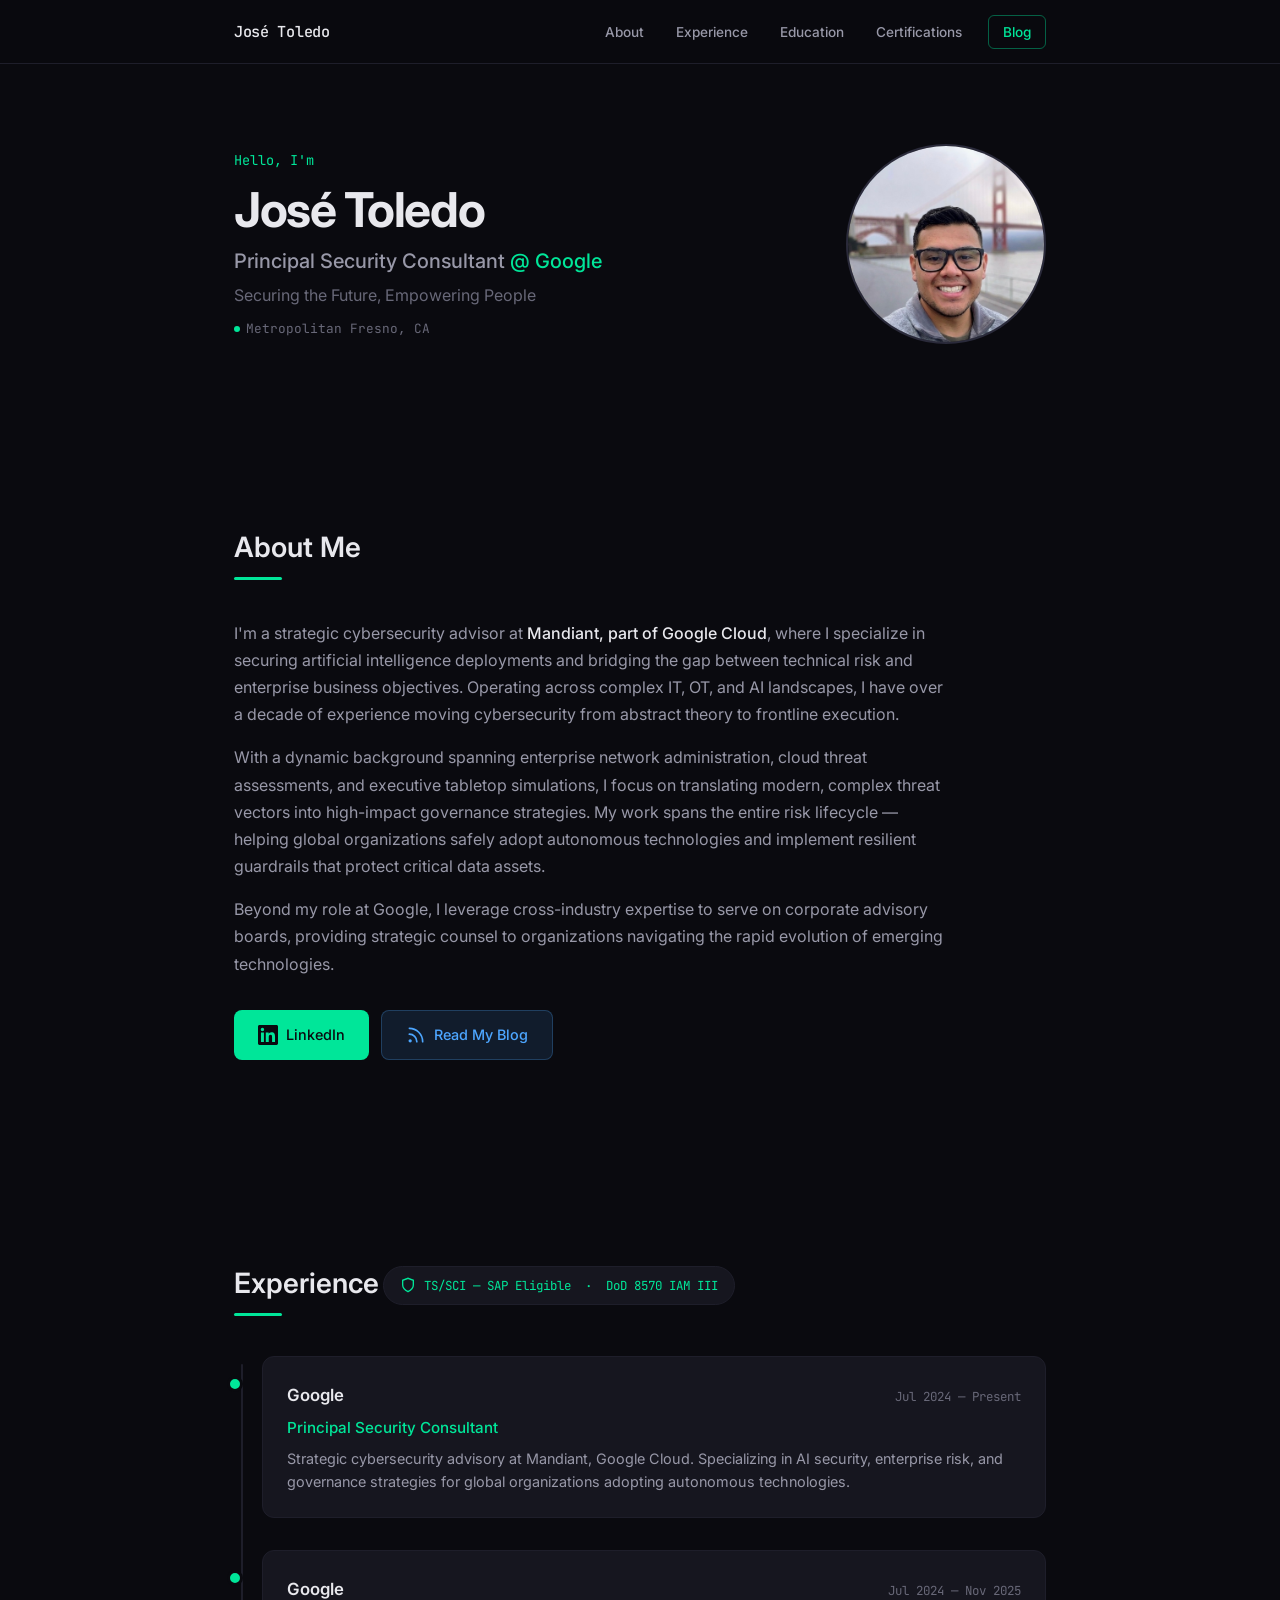
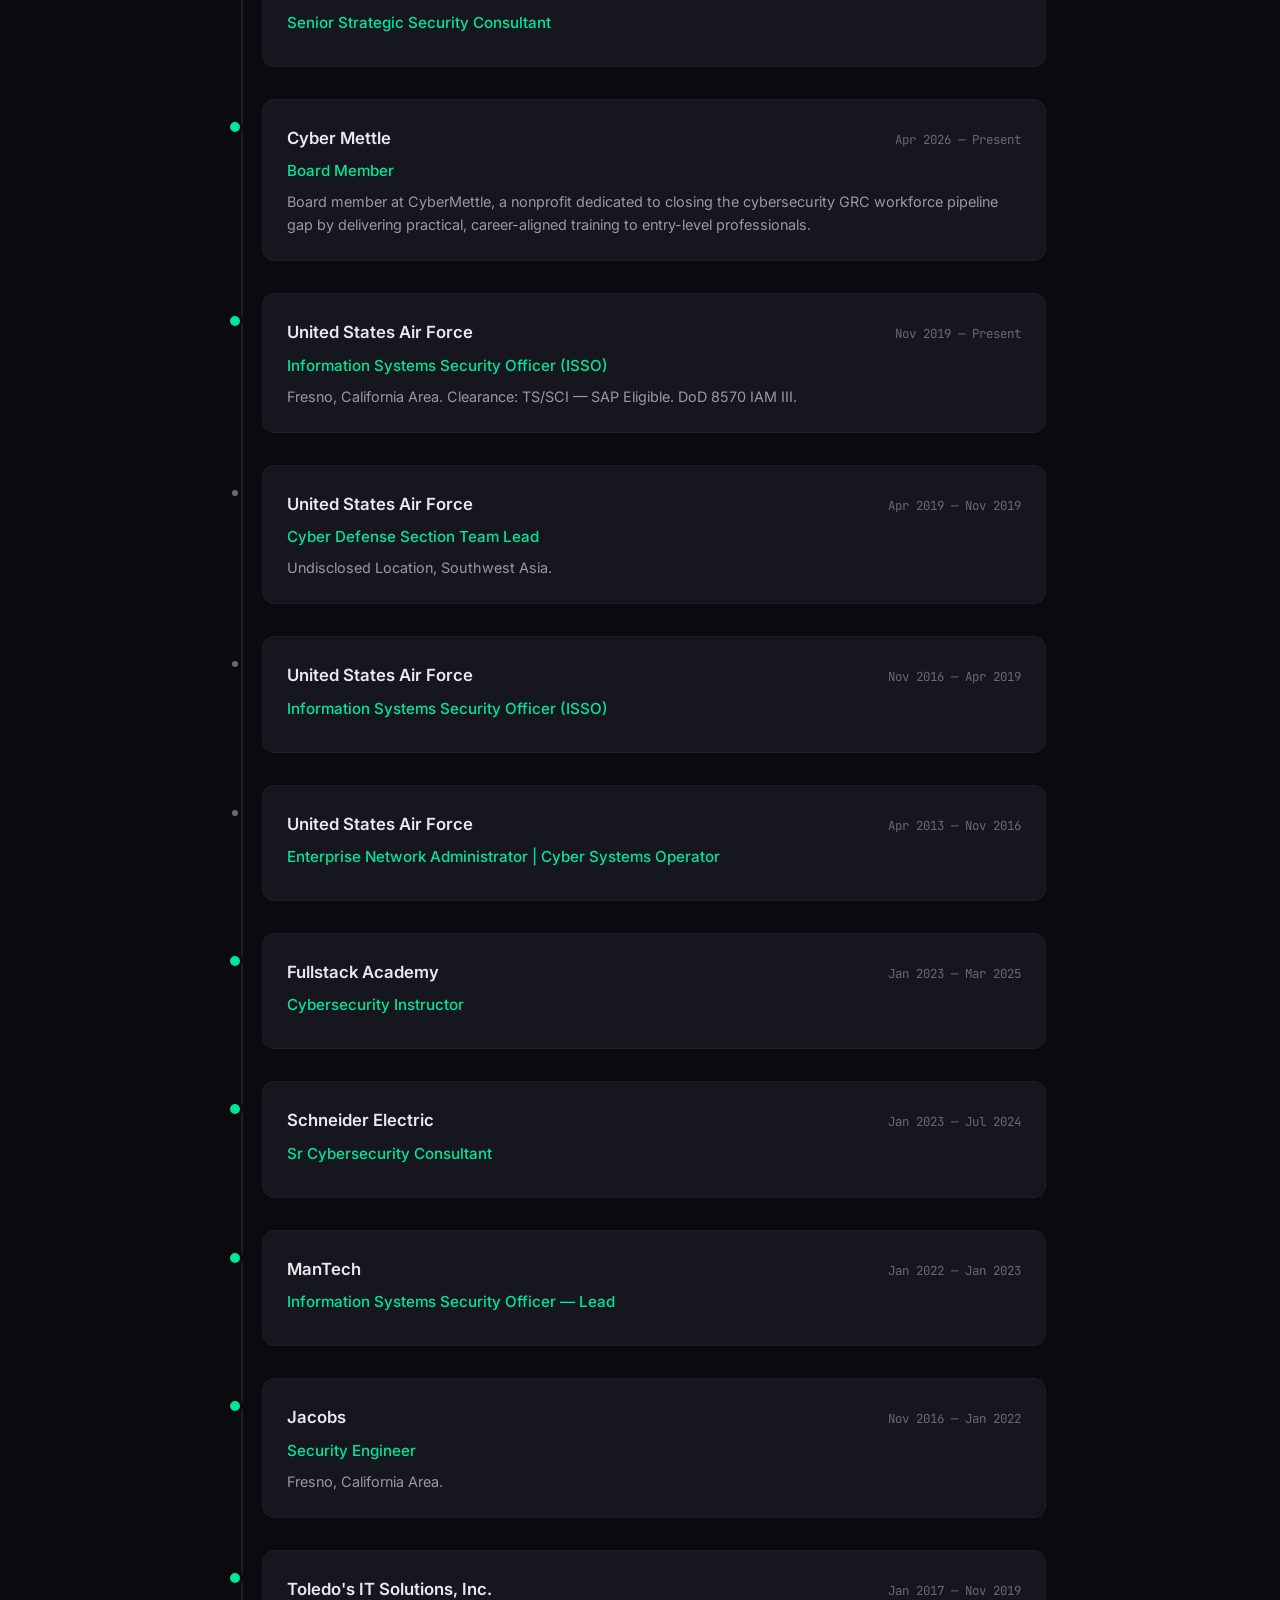
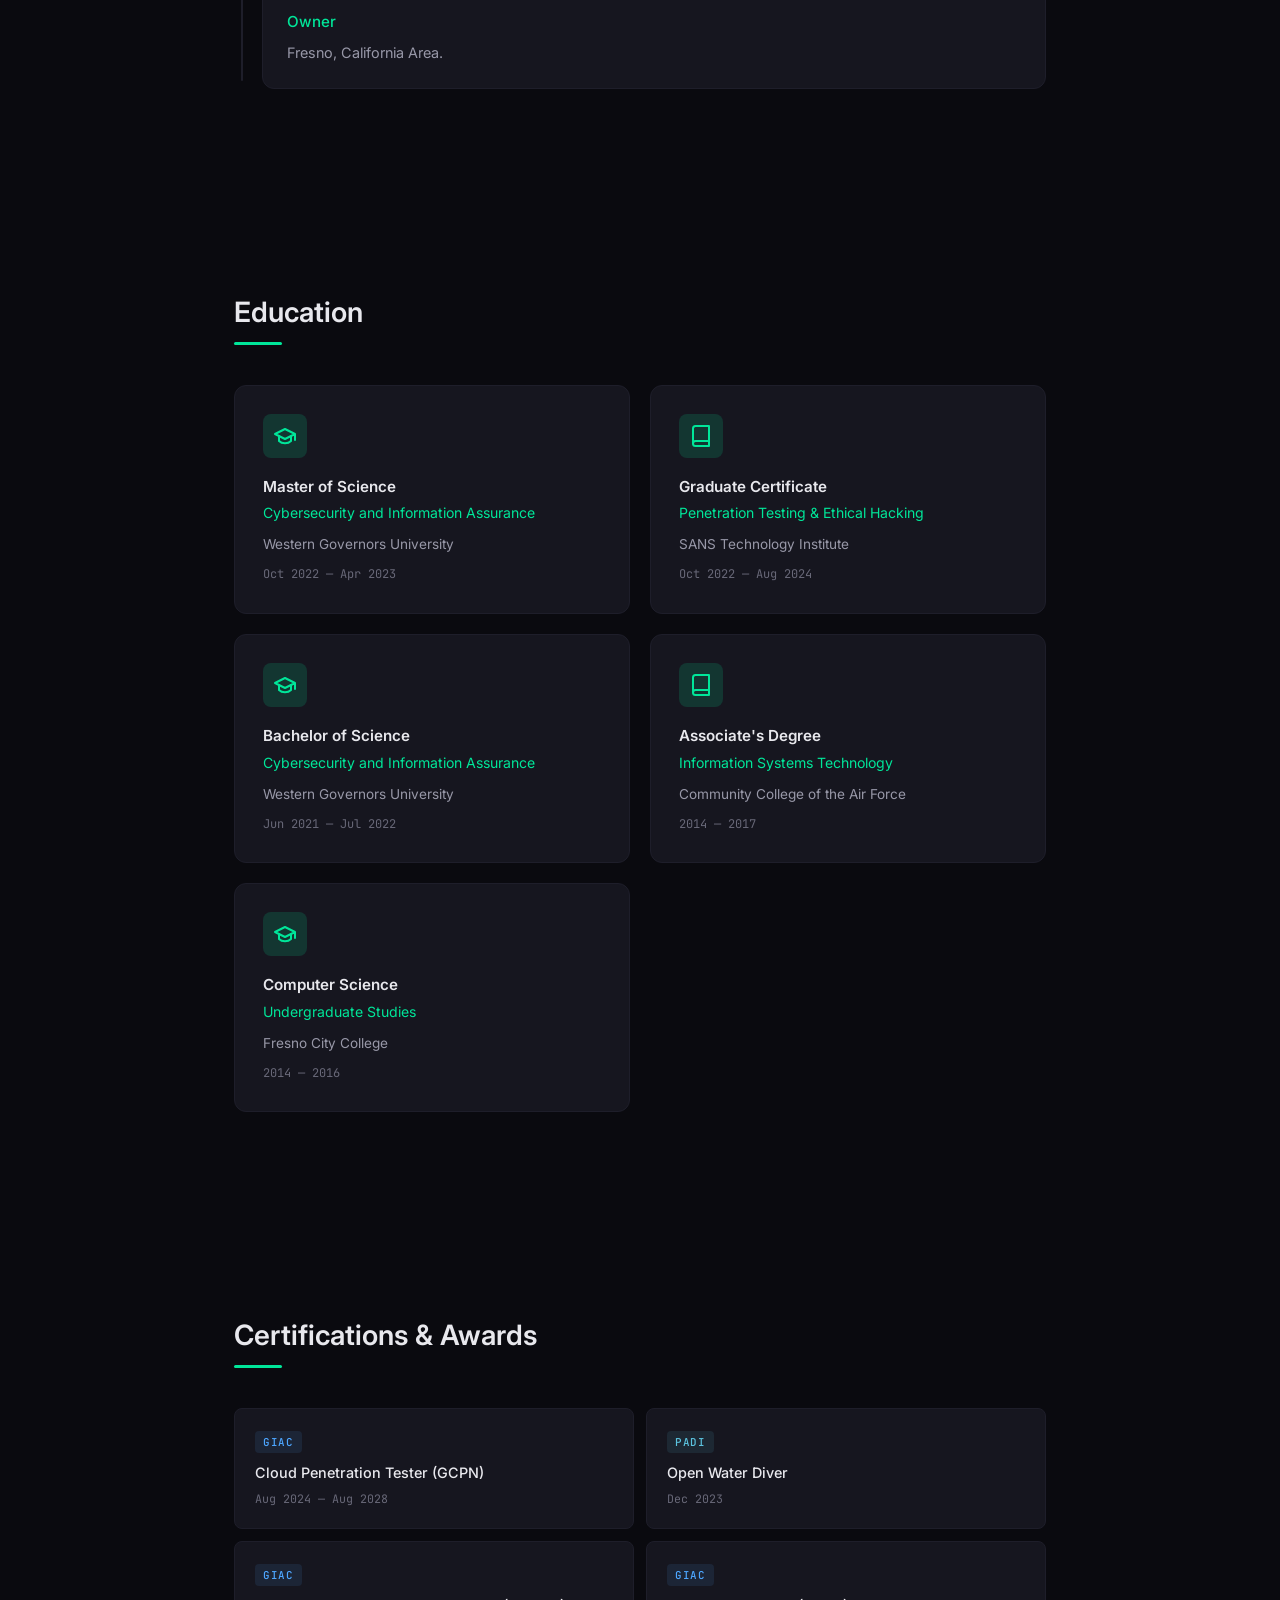
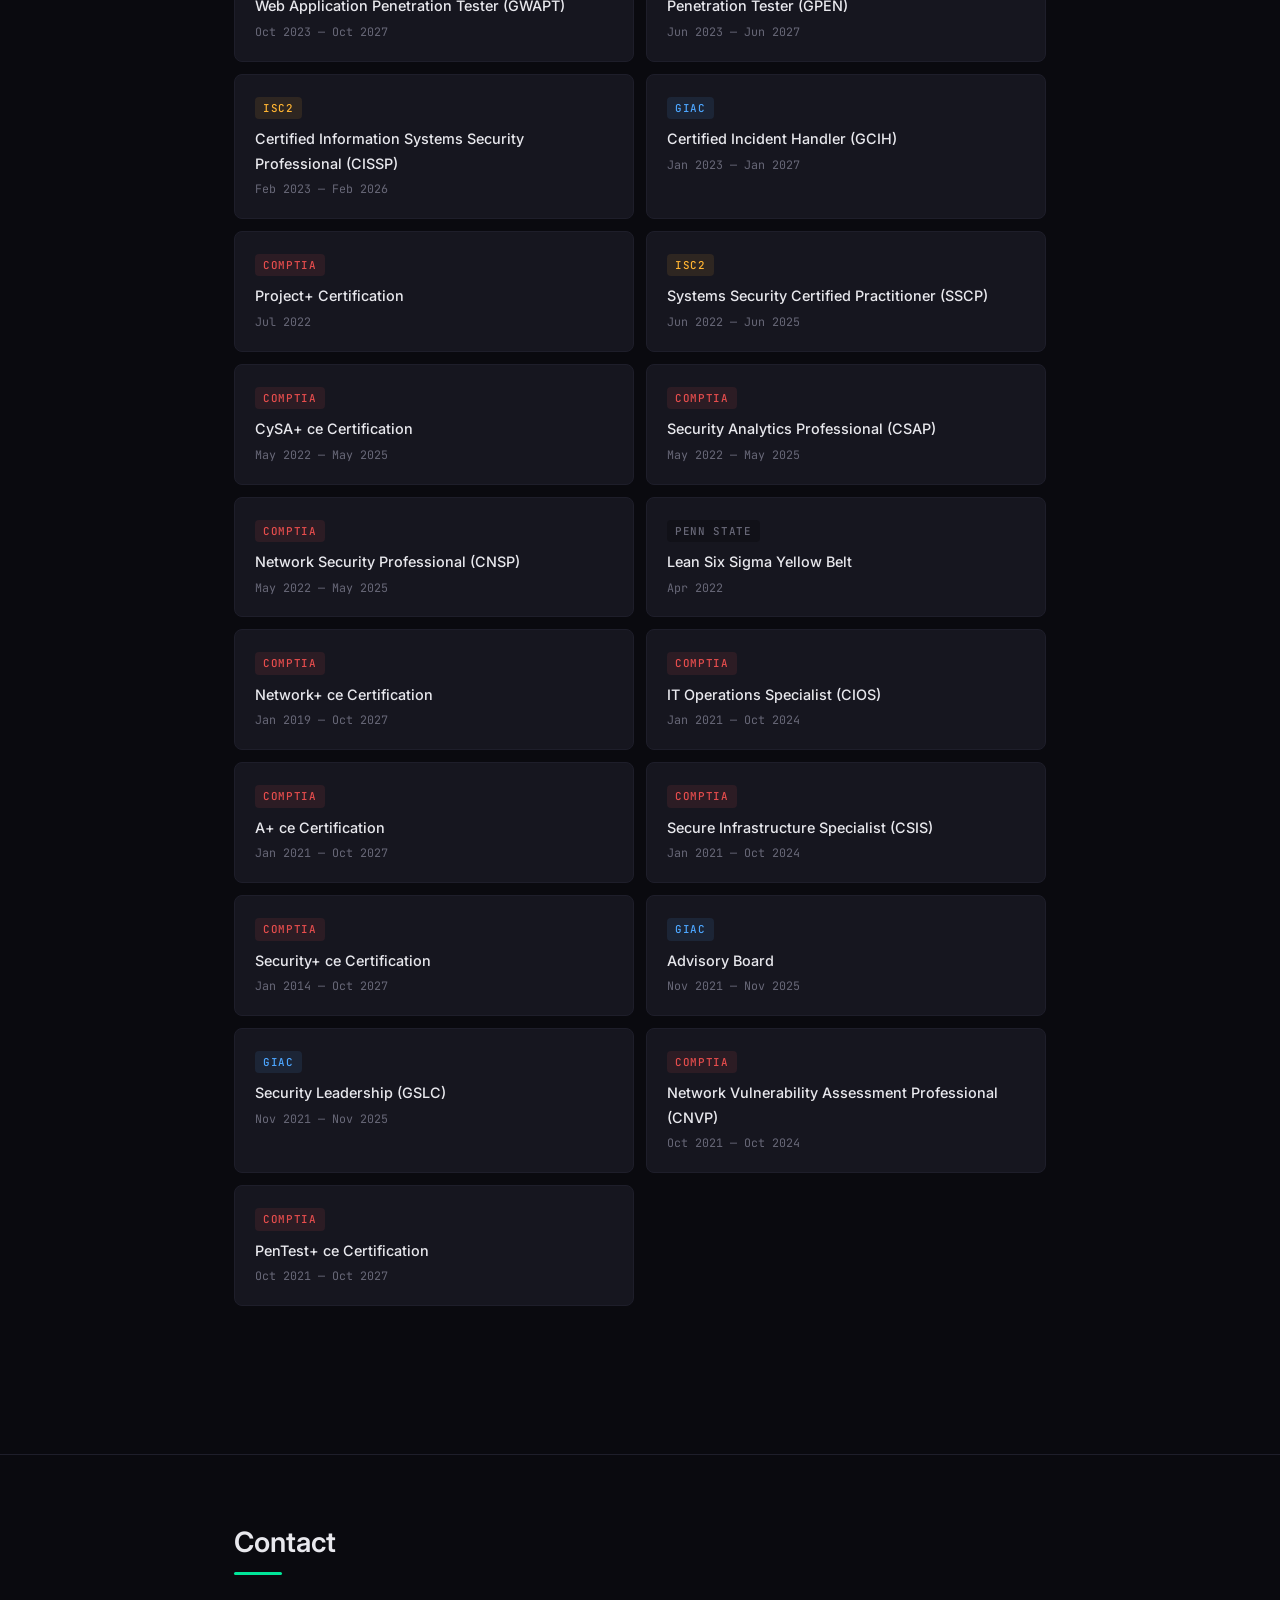
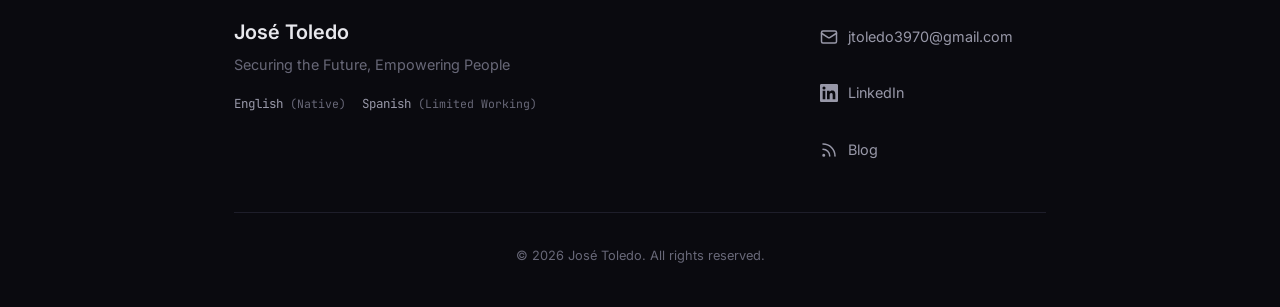
==== commit 64c4d38c: "Remove awards section for now Co-Authored-By: Claude <noreply@anthropic.com>" ====
--- a/index.html
+++ b/index.html
@@ -446,15 +446,6 @@
 
         </div>
 
-        <!-- Awards -->
-        <h3 class="certs-awards__title">Awards &amp; Honors</h3>
-        <div class="certs-awards">
-          <span class="certs-award">2016 Outstanding Airman of the Year — 144th FW</span>
-          <span class="certs-award">Airman of the Quarter</span>
-          <span class="certs-award">Superior Performer</span>
-          <span class="certs-award">Honor Graduate — Basic Military Training</span>
-          <span class="certs-award">M16 Expert Marksman</span>
-        </div>
 
       </div>
     </section>
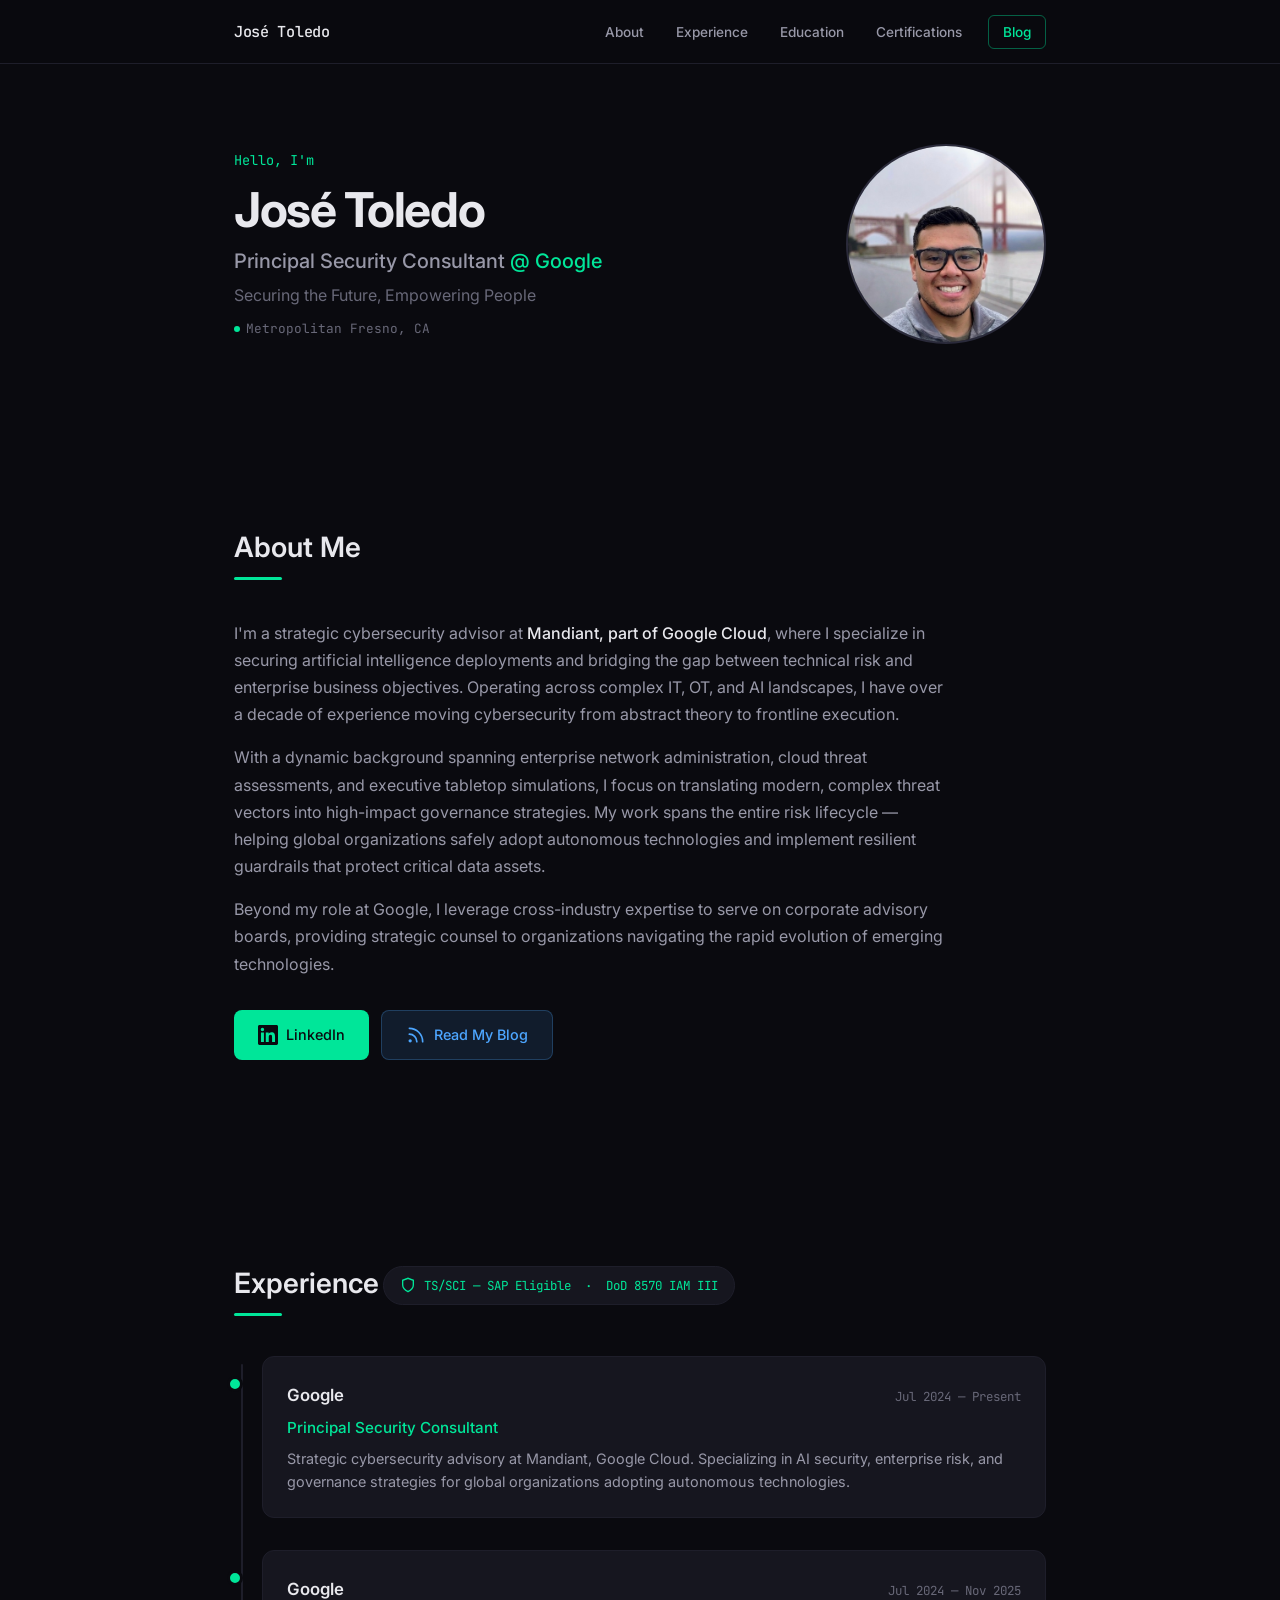
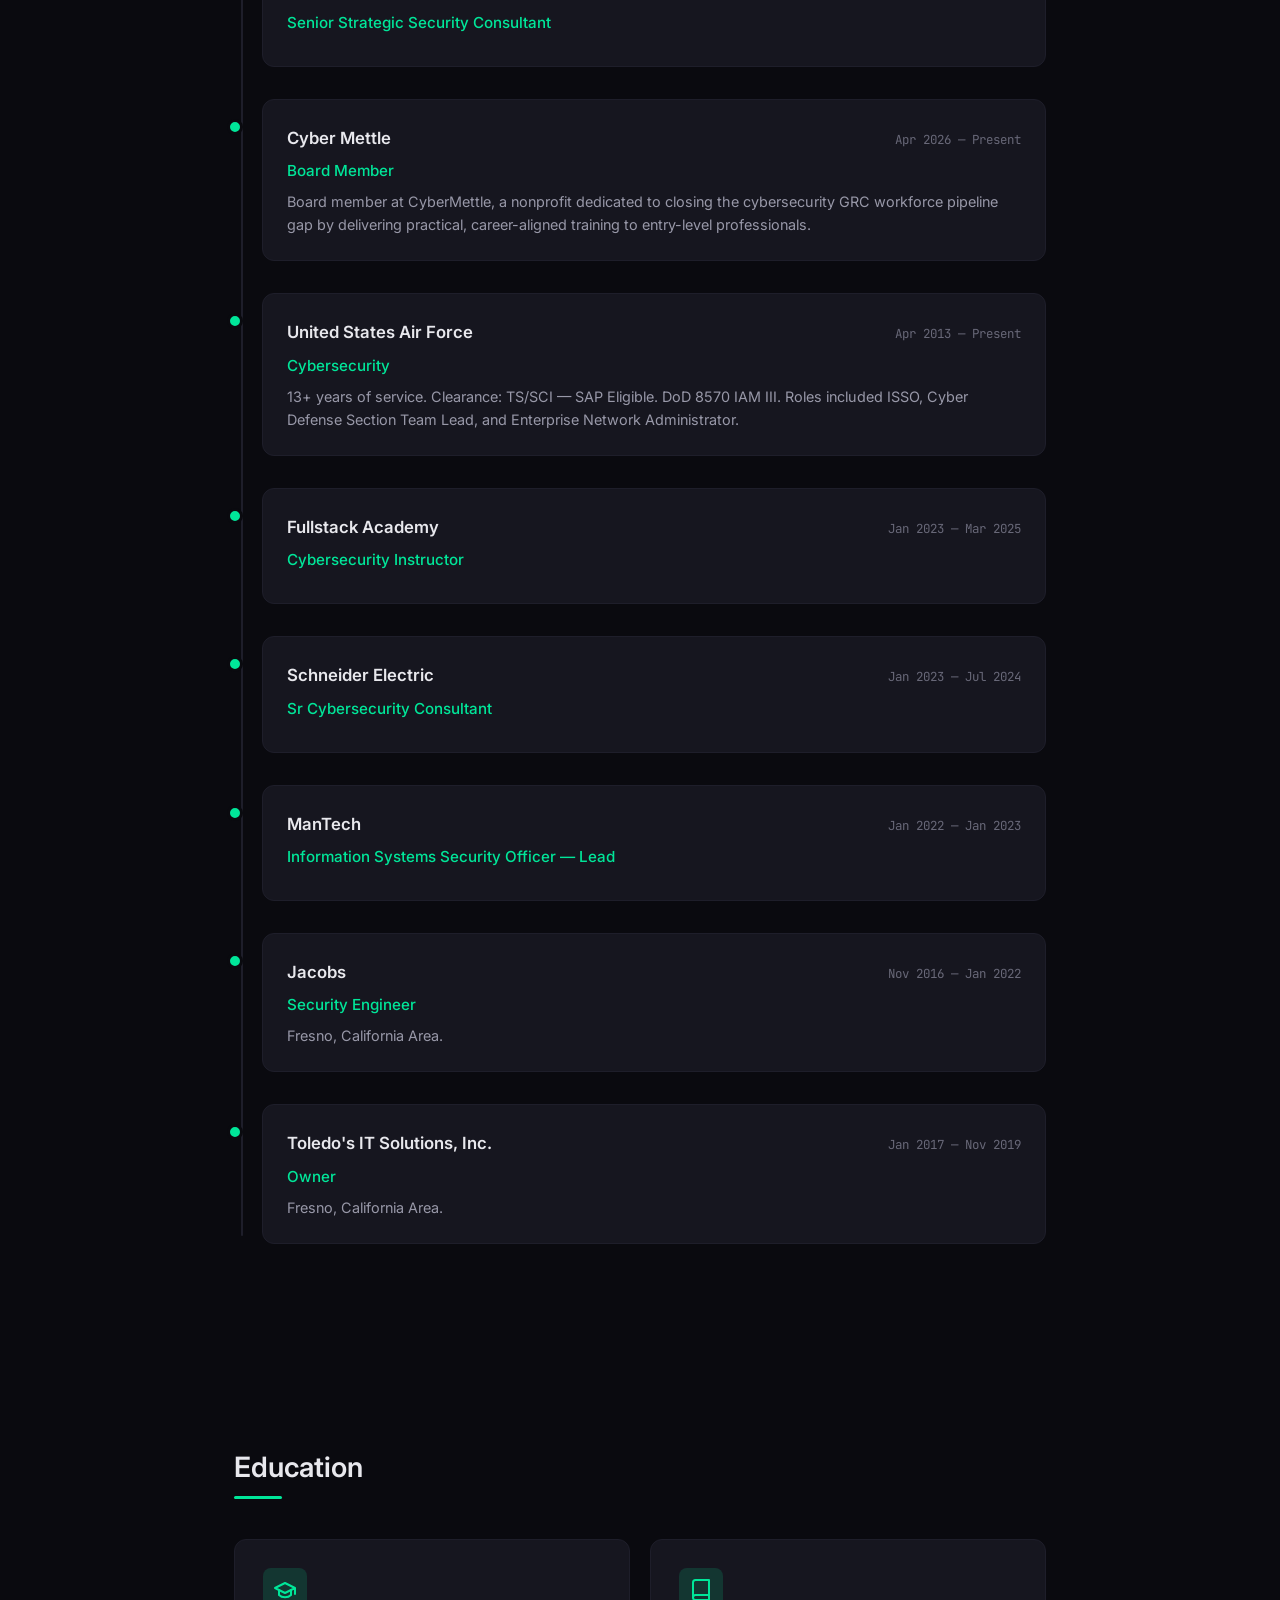
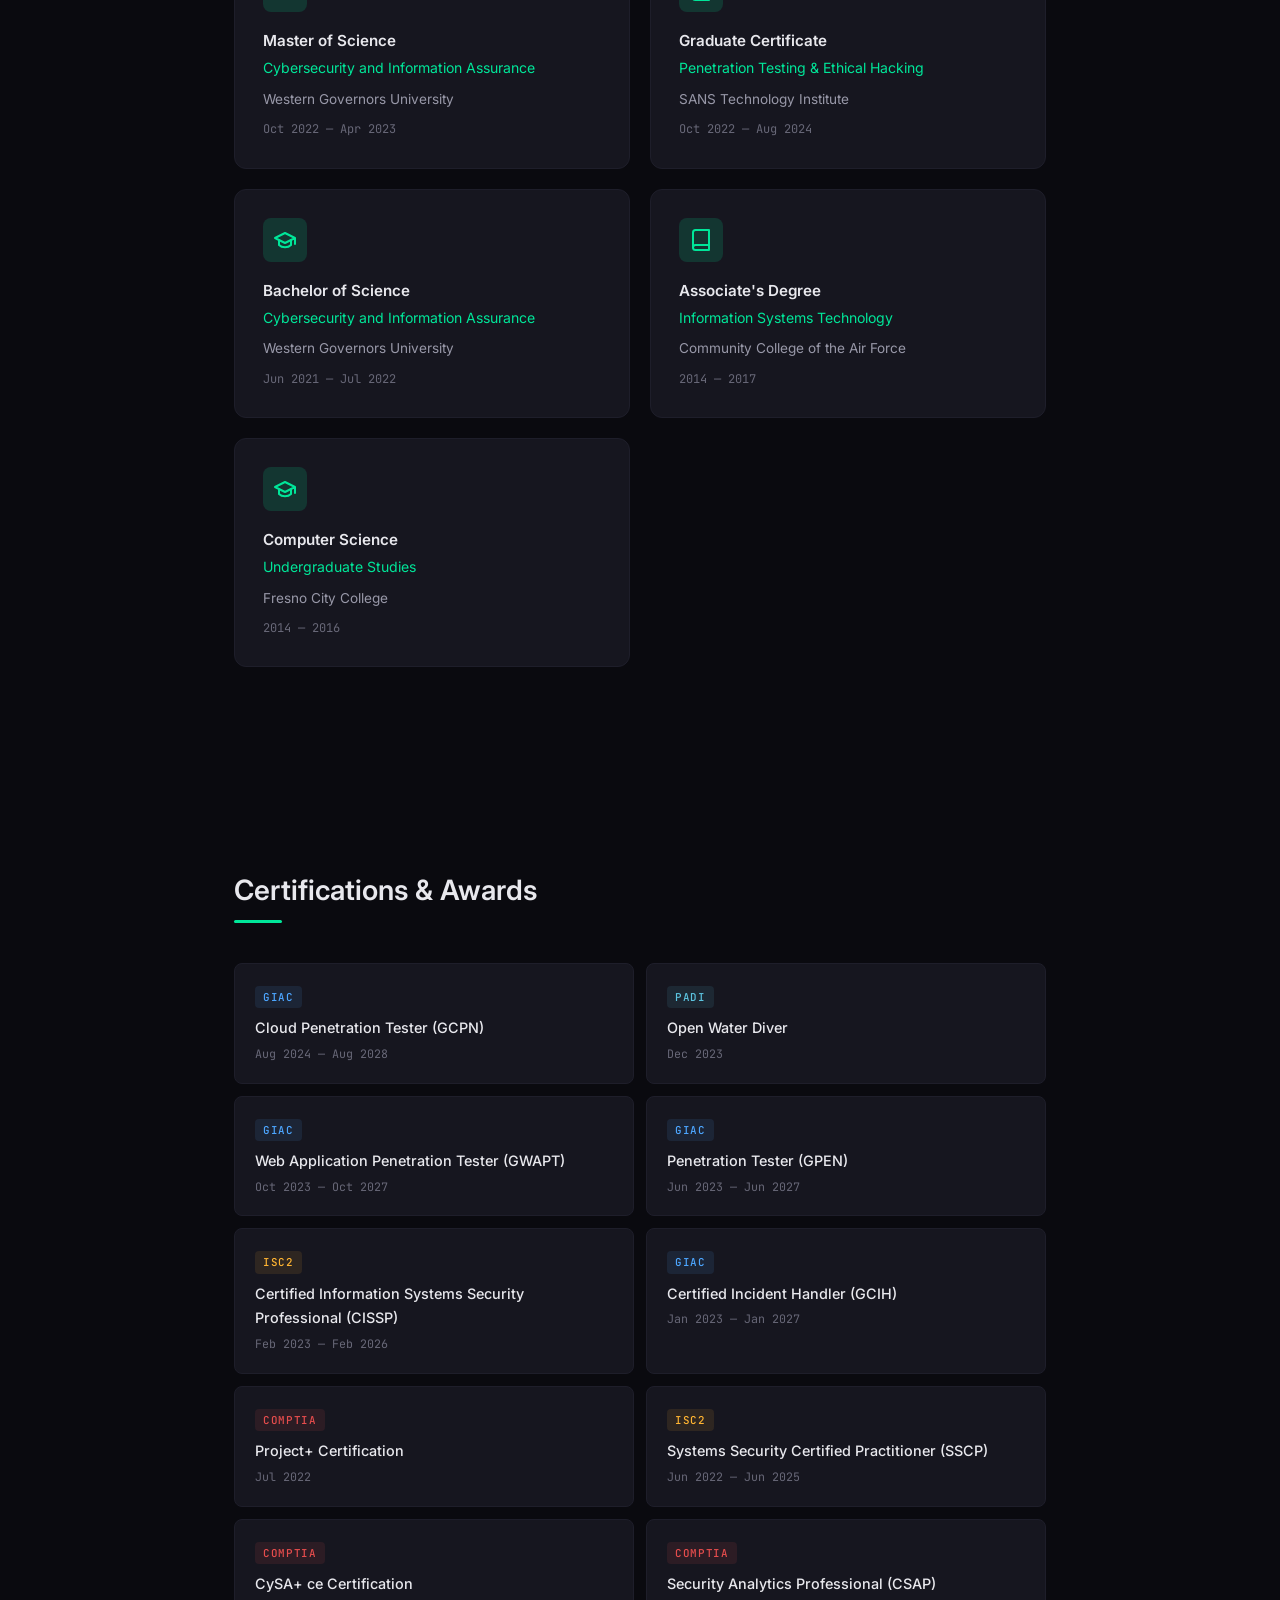
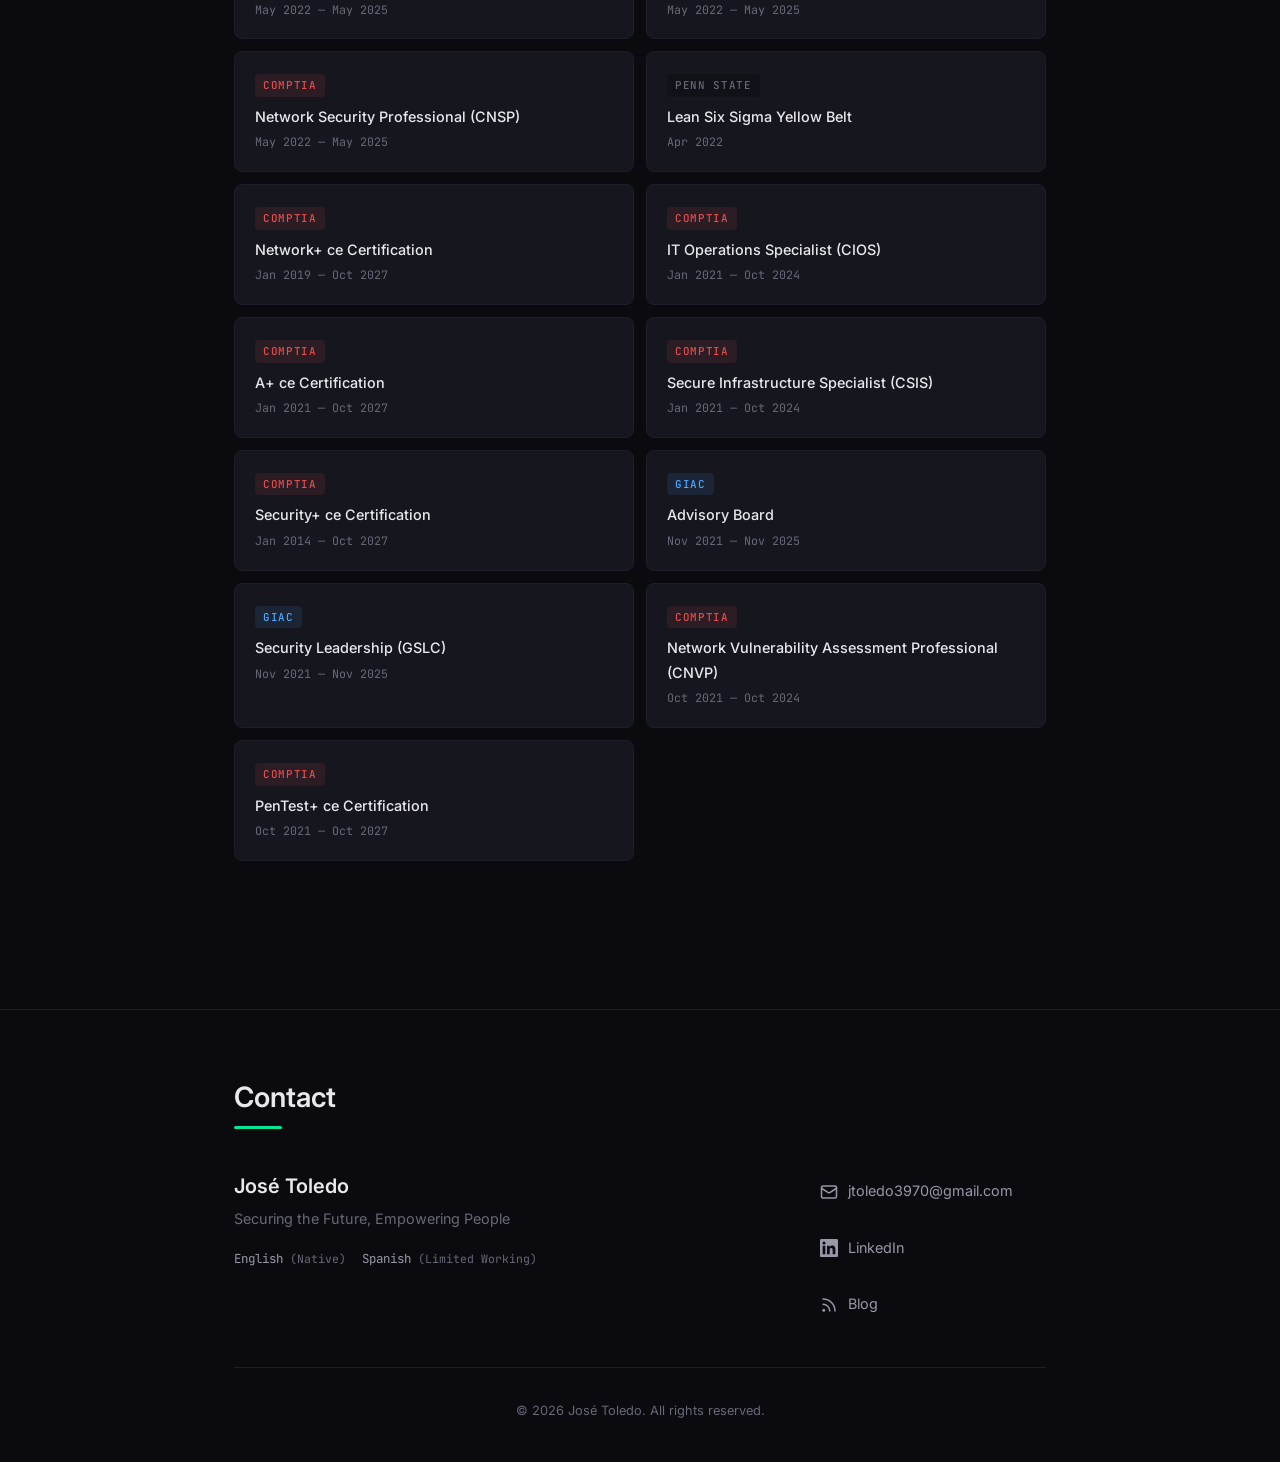
==== commit 1e87b494: "Consolidate 4 USAF entries into single Cybersecurity card Co-Authored-By: Claude <noreply@anthropic." ====
--- a/index.html
+++ b/index.html
@@ -134,53 +134,16 @@
             </div>
           </div>
 
-          <!-- USAF — ISSO -->
+          <!-- USAF -->
           <div class="timeline__item">
             <div class="timeline__dot"></div>
             <div class="timeline__card">
               <div class="timeline__header">
                 <h3 class="timeline__company">United States Air Force</h3>
-                <span class="timeline__date">Nov 2019 — Present</span>
-              </div>
-              <p class="timeline__role">Information Systems Security Officer (ISSO)</p>
-              <p class="timeline__desc">Fresno, California Area. Clearance: TS/SCI — SAP Eligible. DoD 8570 IAM III.</p>
-            </div>
-          </div>
-
-          <!-- USAF — Team Lead -->
-          <div class="timeline__item">
-            <div class="timeline__dot timeline__dot--small"></div>
-            <div class="timeline__card">
-              <div class="timeline__header">
-                <h3 class="timeline__company">United States Air Force</h3>
-                <span class="timeline__date">Apr 2019 — Nov 2019</span>
-              </div>
-              <p class="timeline__role">Cyber Defense Section Team Lead</p>
-              <p class="timeline__desc">Undisclosed Location, Southwest Asia.</p>
-            </div>
-          </div>
-
-          <!-- USAF — ISSO earlier -->
-          <div class="timeline__item">
-            <div class="timeline__dot timeline__dot--small"></div>
-            <div class="timeline__card">
-              <div class="timeline__header">
-                <h3 class="timeline__company">United States Air Force</h3>
-                <span class="timeline__date">Nov 2016 — Apr 2019</span>
-              </div>
-              <p class="timeline__role">Information Systems Security Officer (ISSO)</p>
-            </div>
-          </div>
-
-          <!-- USAF — Network Admin -->
-          <div class="timeline__item">
-            <div class="timeline__dot timeline__dot--small"></div>
-            <div class="timeline__card">
-              <div class="timeline__header">
-                <h3 class="timeline__company">United States Air Force</h3>
-                <span class="timeline__date">Apr 2013 — Nov 2016</span>
-              </div>
-              <p class="timeline__role">Enterprise Network Administrator | Cyber Systems Operator</p>
+                <span class="timeline__date">Apr 2013 — Present</span>
+              </div>
+              <p class="timeline__role">Cybersecurity</p>
+              <p class="timeline__desc">13+ years of service. Clearance: TS/SCI — SAP Eligible. DoD 8570 IAM III. Roles included ISSO, Cyber Defense Section Team Lead, and Enterprise Network Administrator.</p>
             </div>
           </div>
 
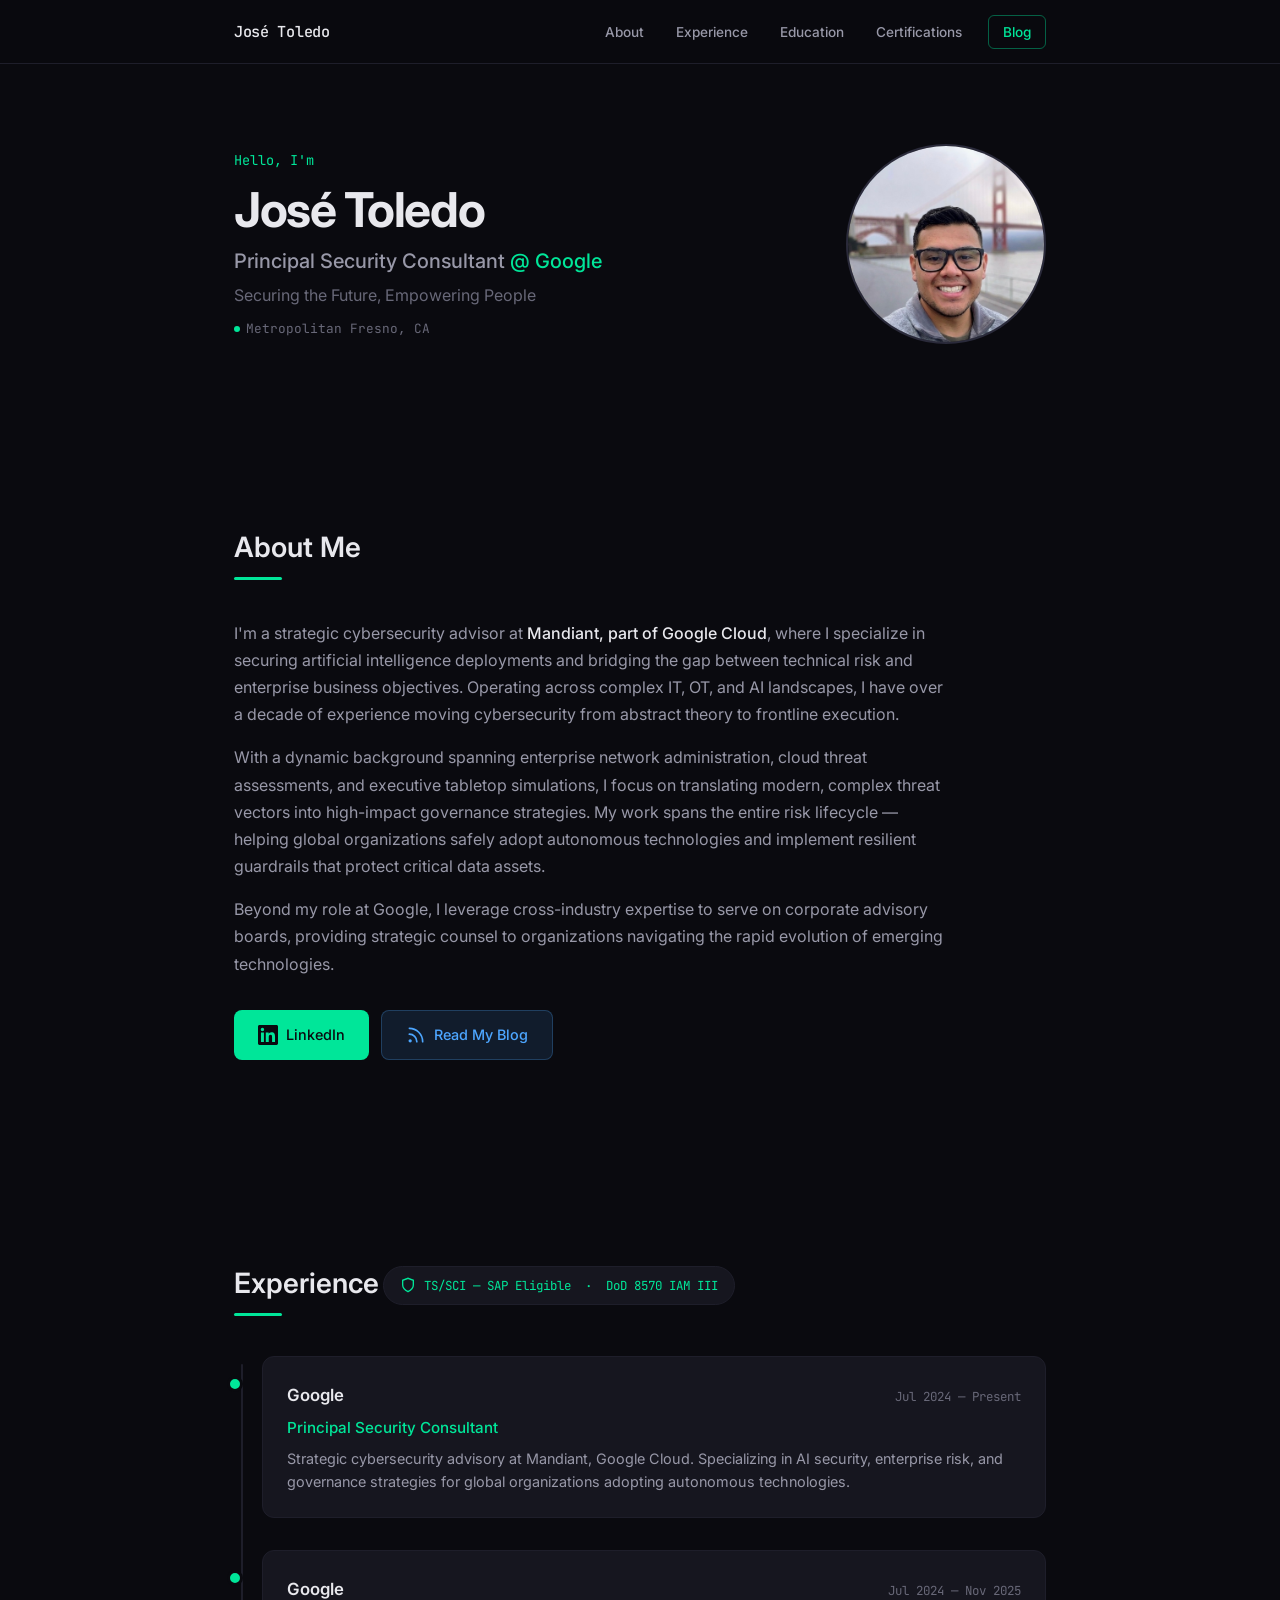
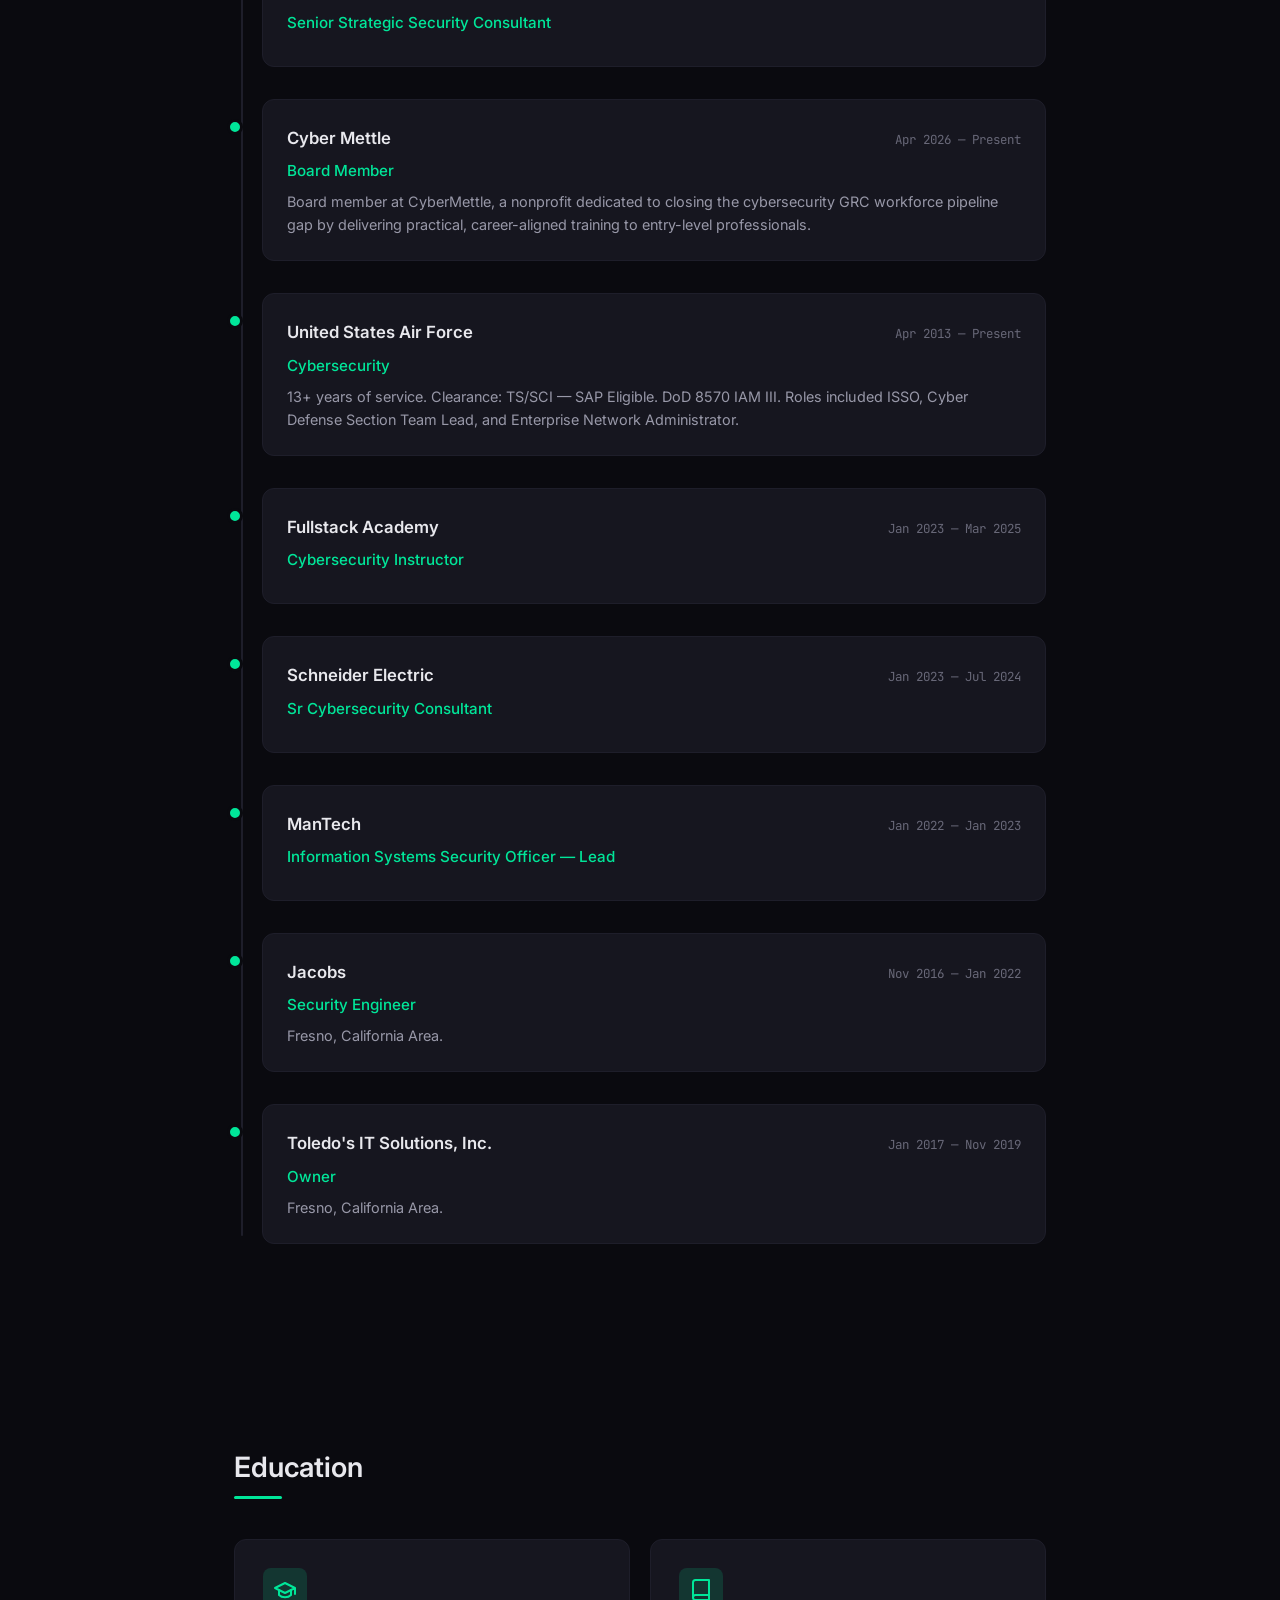
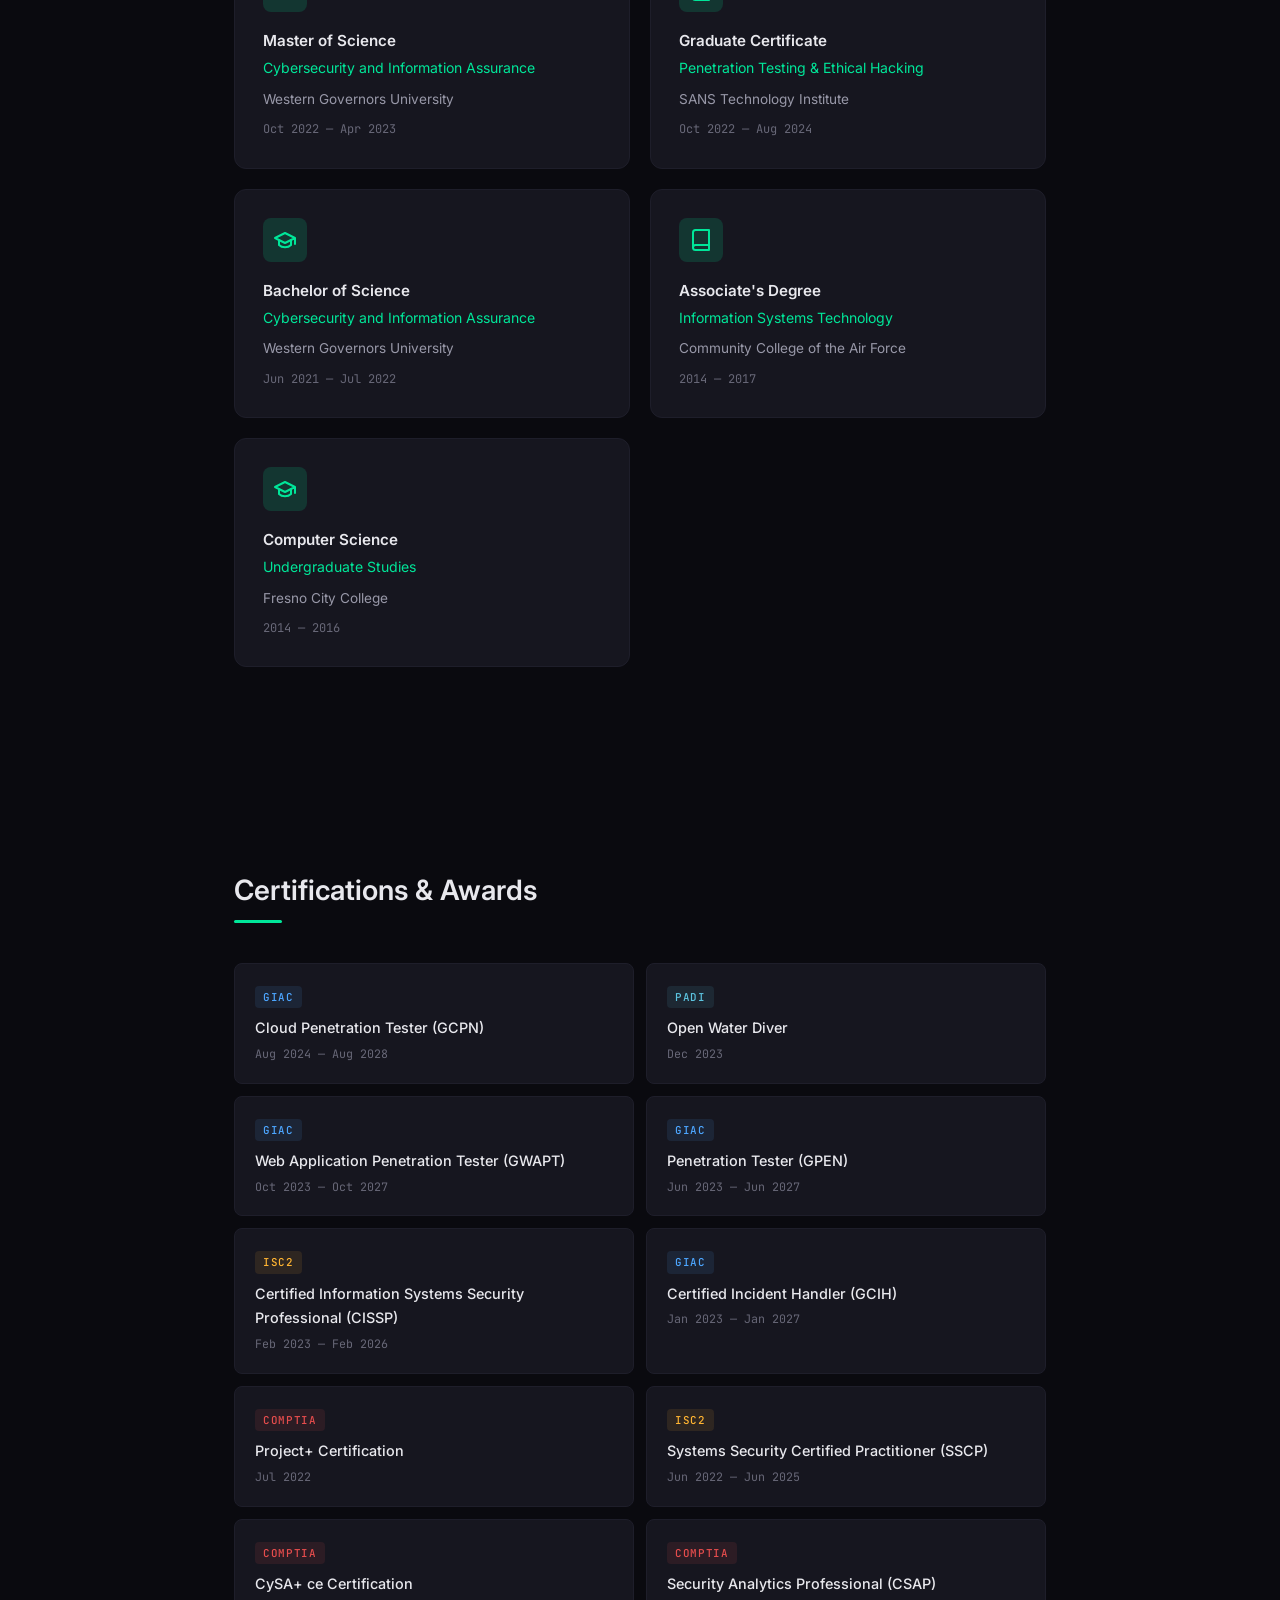
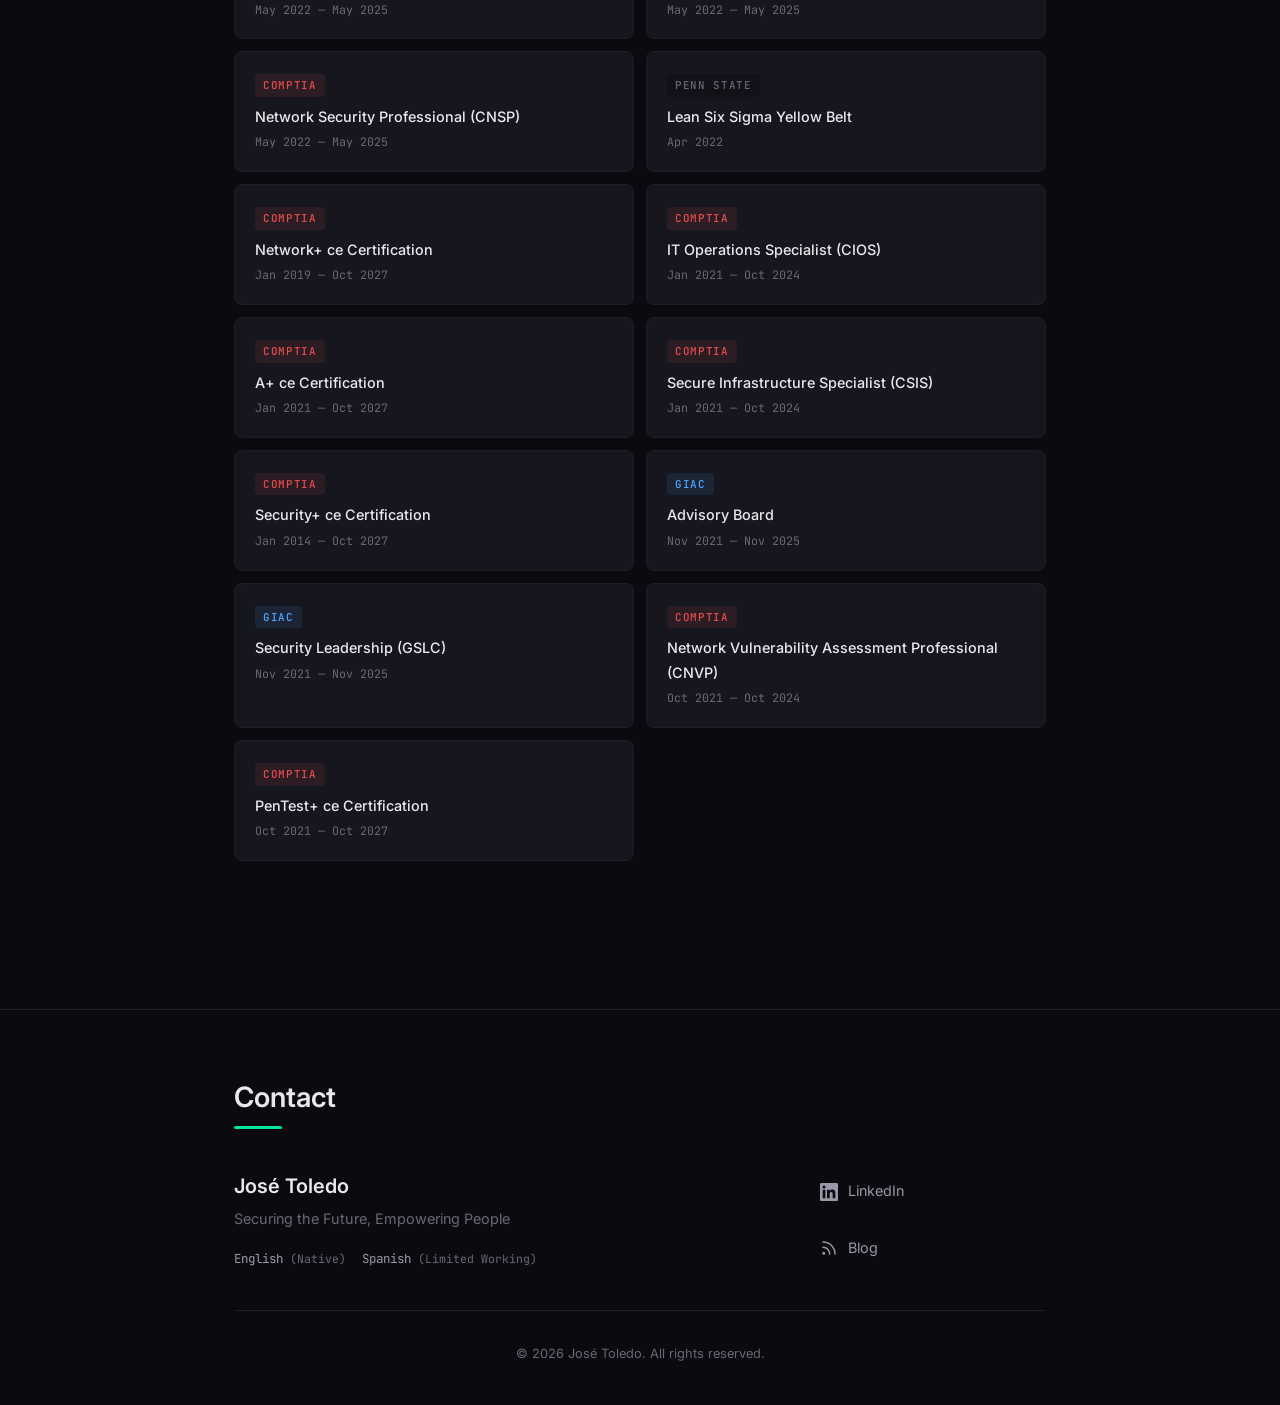
==== commit 84b56c10: "Remove email from footer, keep LinkedIn and Blog links Co-Authored-By: Claude <noreply@anthropic.com" ====
--- a/index.html
+++ b/index.html
@@ -429,10 +429,6 @@
           </div>
         </div>
         <div class="footer__links">
-          <a href="mailto:jtoledo3970@gmail.com" class="footer__link">
-            <svg width="18" height="18" viewBox="0 0 24 24" fill="none" stroke="currentColor" stroke-width="2" stroke-linecap="round" stroke-linejoin="round"><rect x="2" y="4" width="20" height="16" rx="2"/><path d="m22 7-8.97 5.7a1.94 1.94 0 0 1-2.06 0L2 7"/></svg>
-            jtoledo3970@gmail.com
-          </a>
           <a href="https://www.linkedin.com/in/josemtoledo" class="footer__link" target="_blank" rel="noopener">
             <svg width="18" height="18" viewBox="0 0 24 24" fill="currentColor"><path d="M20.447 20.452h-3.554v-5.569c0-1.328-.027-3.037-1.852-3.037-1.853 0-2.136 1.445-2.136 2.939v5.667H9.351V9h3.414v1.561h.046c.477-.9 1.637-1.85 3.37-1.85 3.601 0 4.267 2.37 4.267 5.455v6.286zM5.337 7.433a2.062 2.062 0 0 1-2.063-2.065 2.064 2.064 0 1 1 2.063 2.065zm1.782 13.019H3.555V9h3.564v11.452zM22.225 0H1.771C.792 0 0 .774 0 1.729v20.542C0 23.227.792 24 1.771 24h20.451C23.2 24 24 23.227 24 22.271V1.729C24 .774 23.2 0 22.222 0h.003z"/></svg>
             LinkedIn
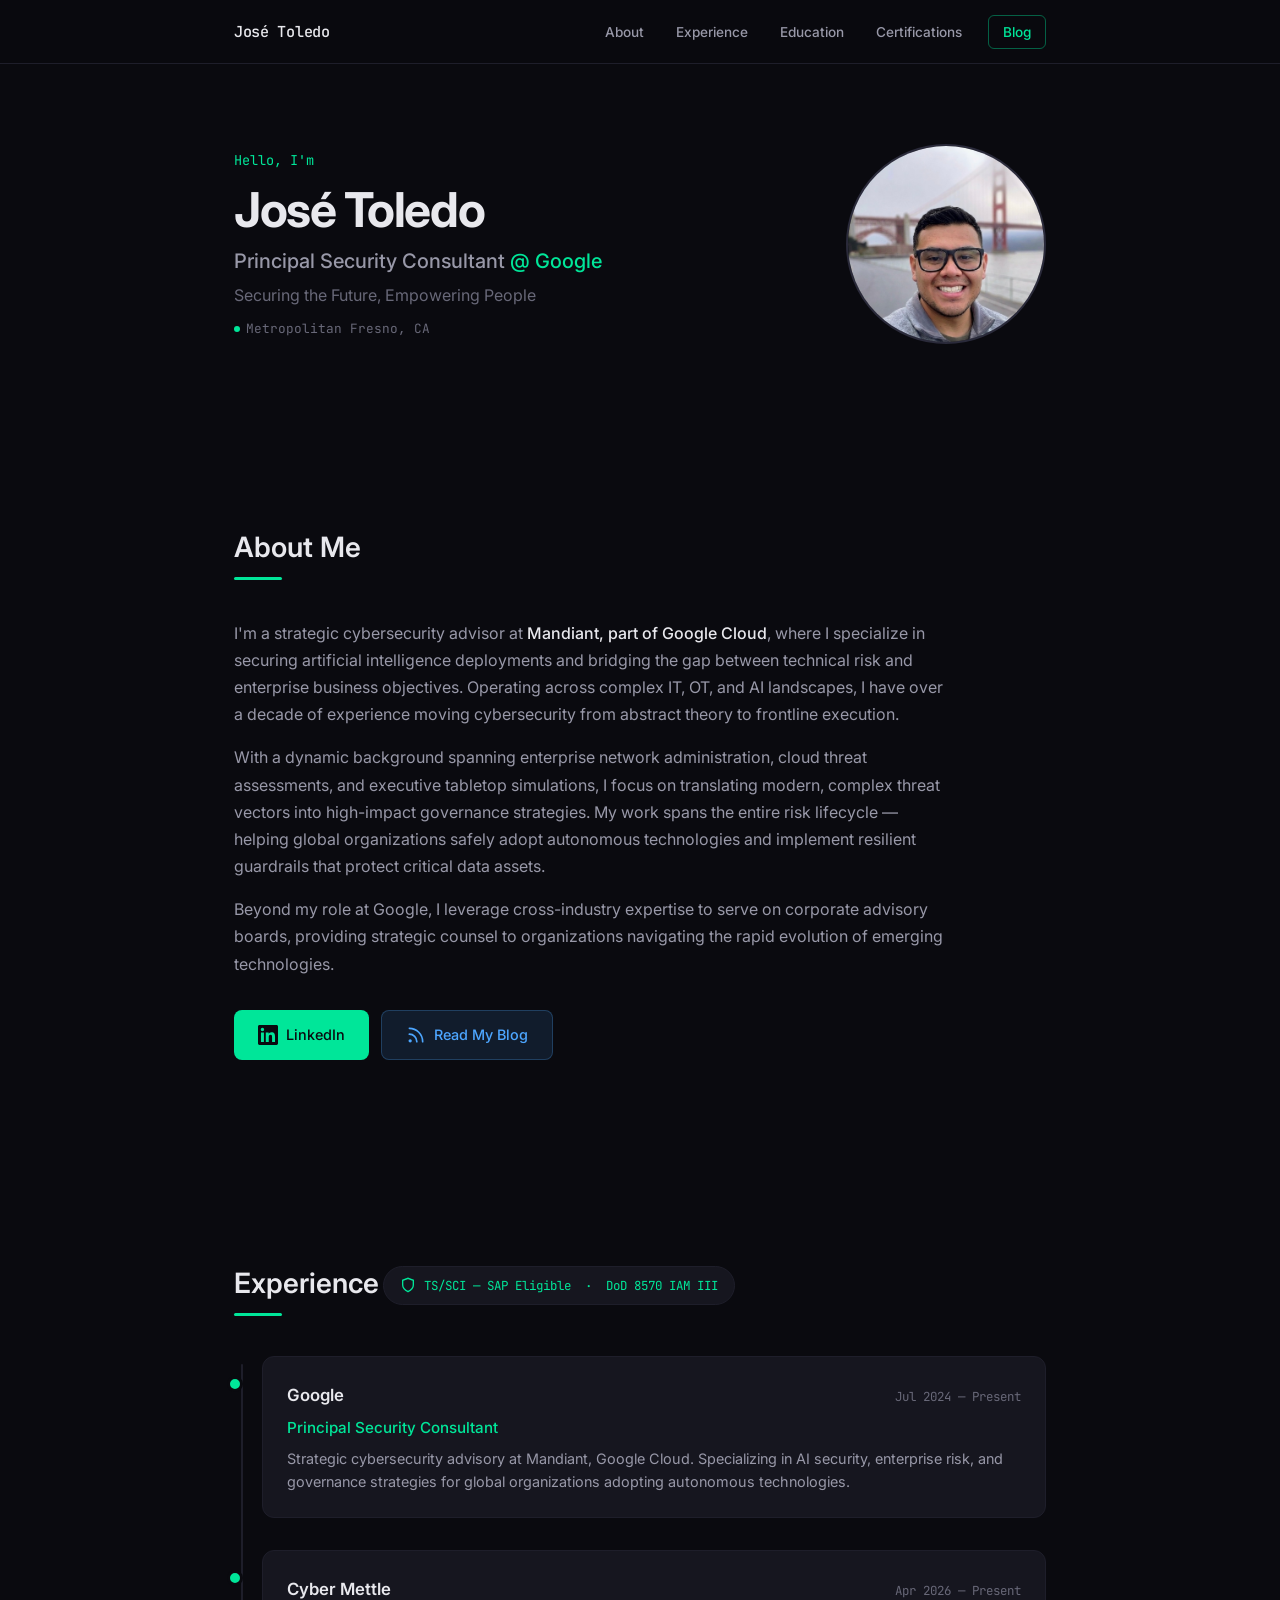
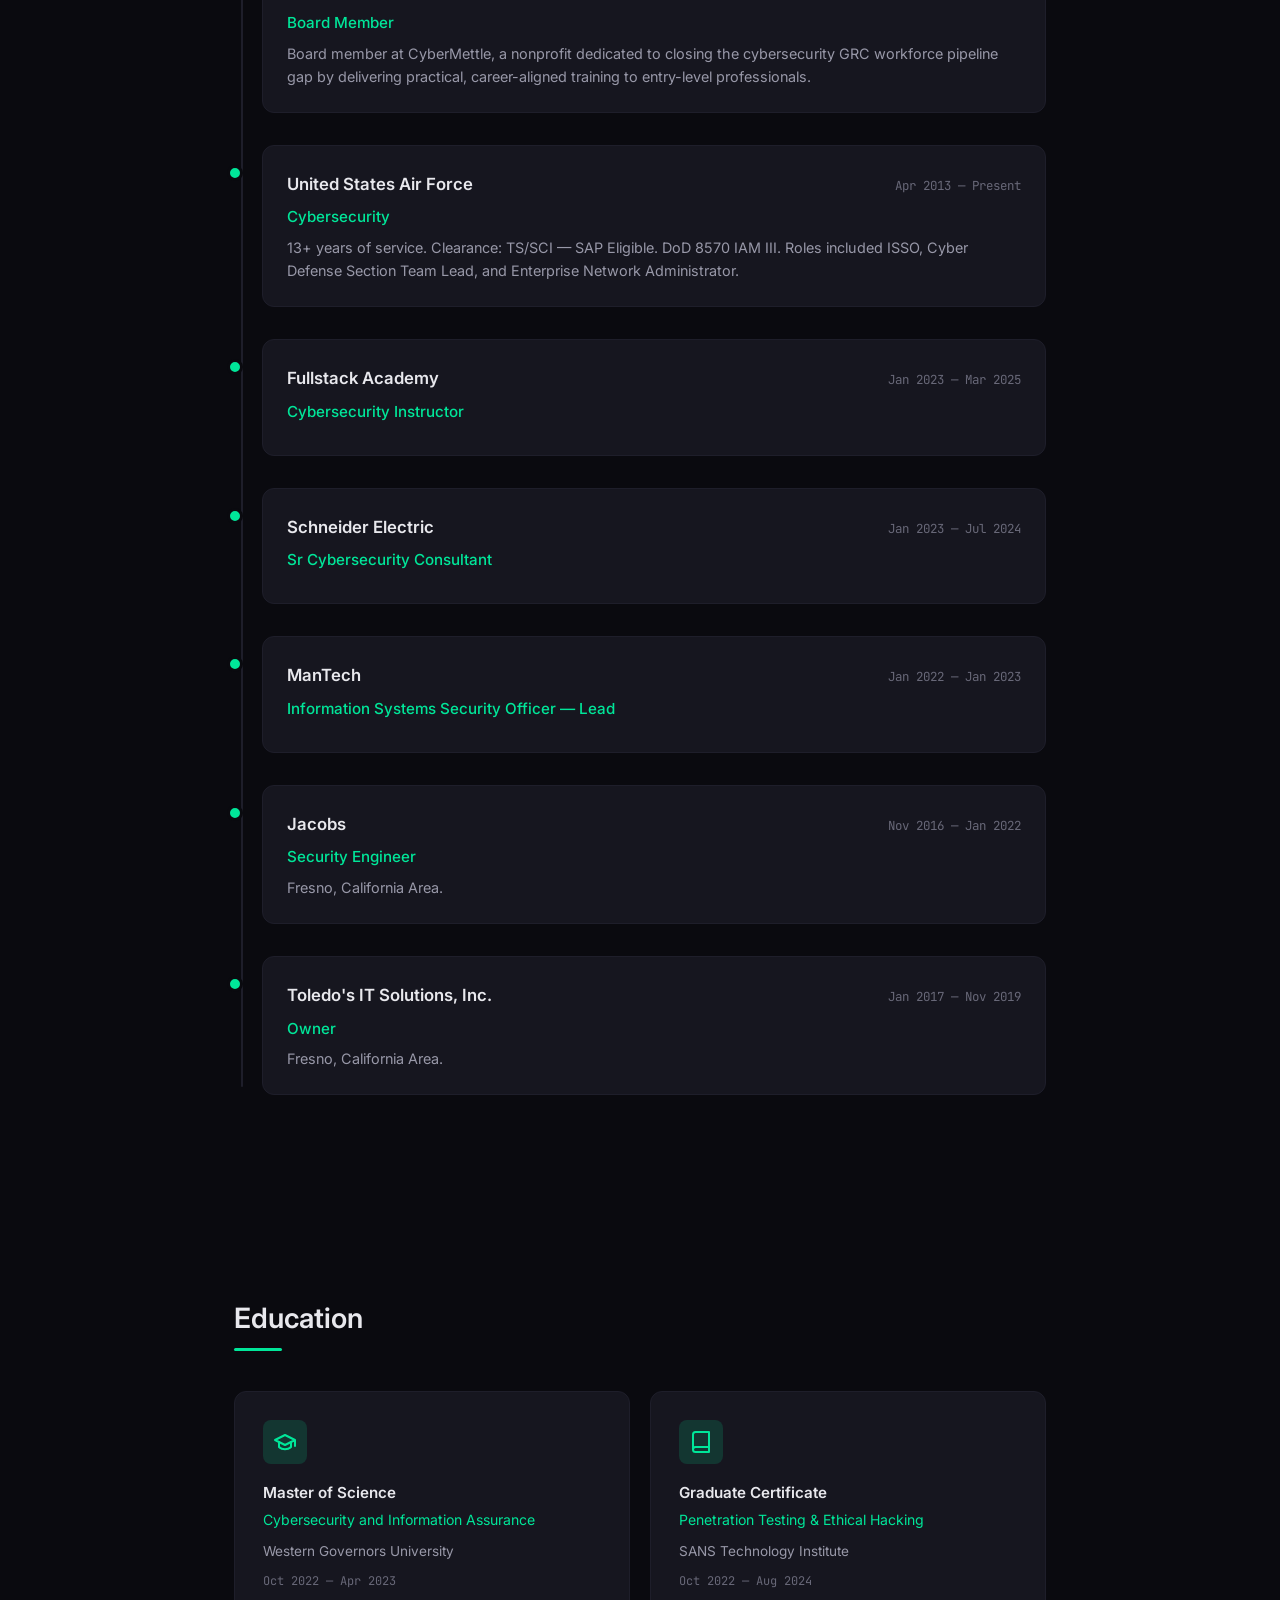
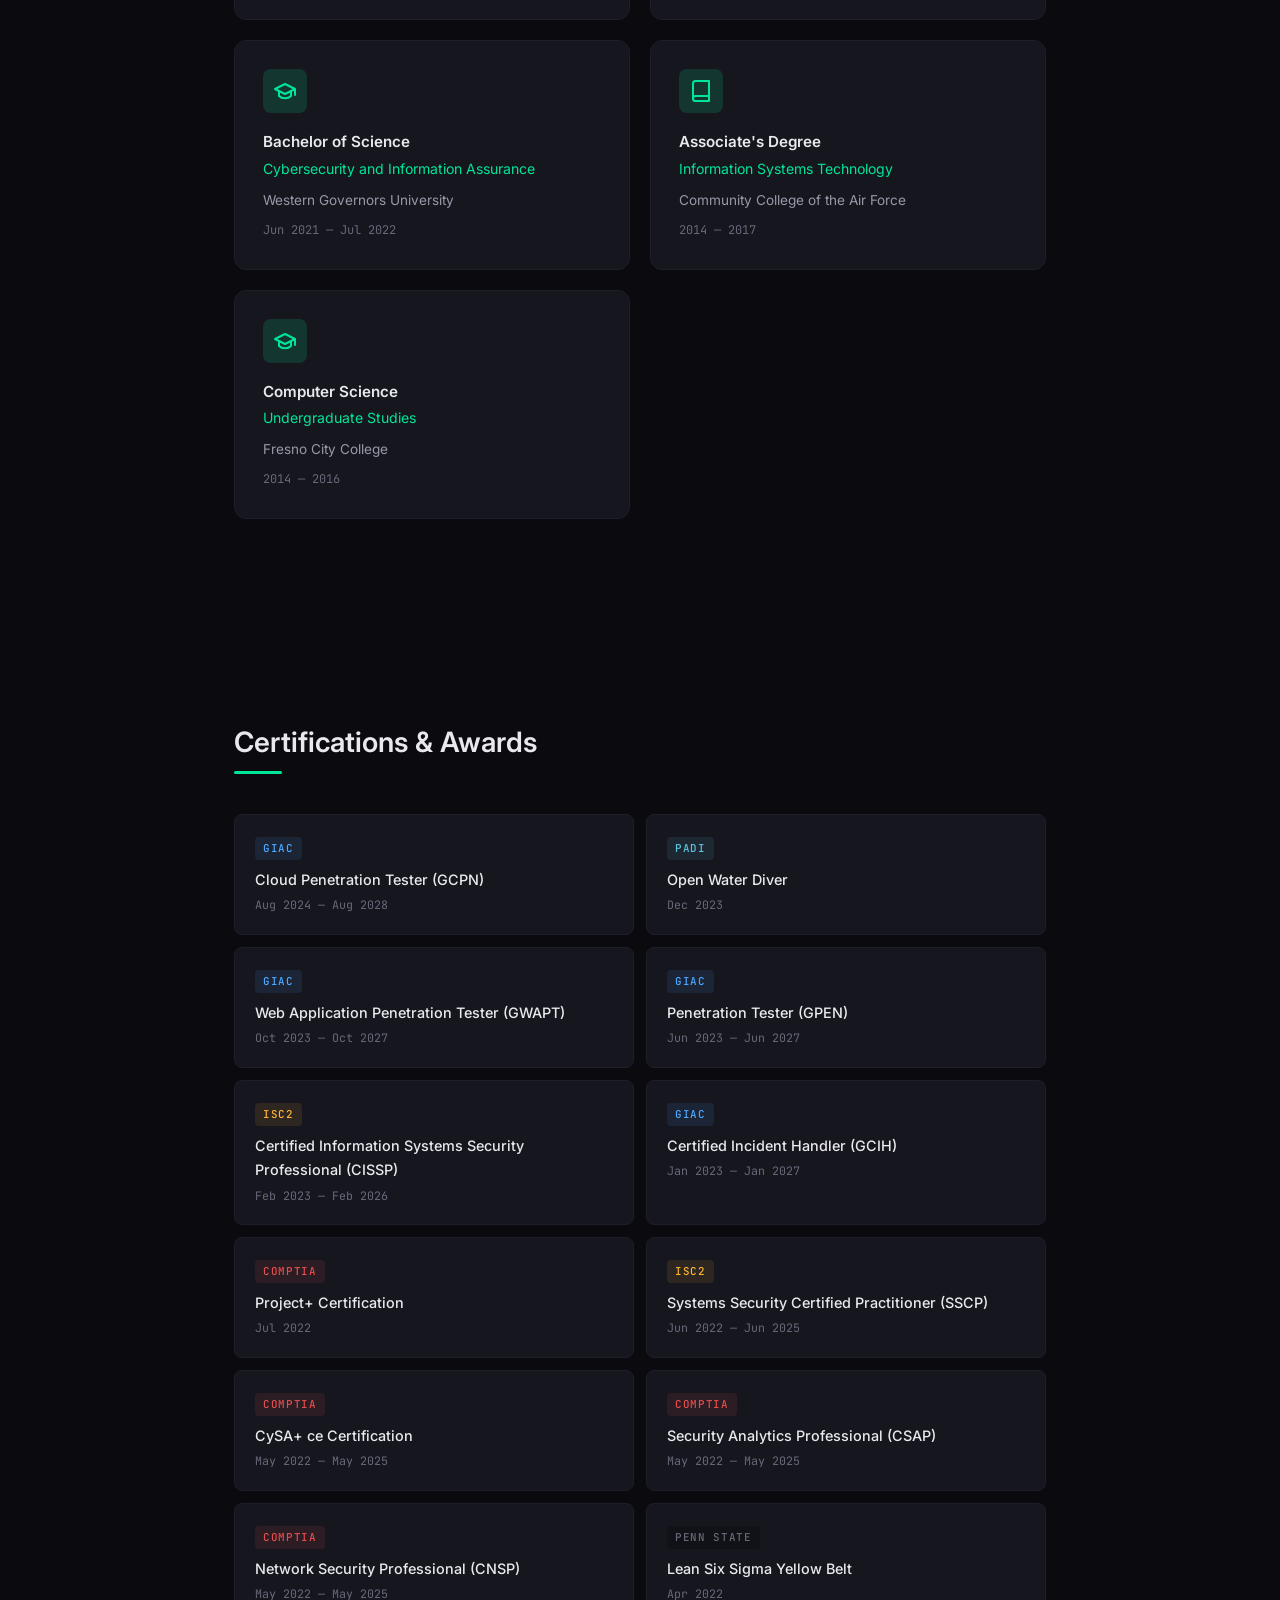
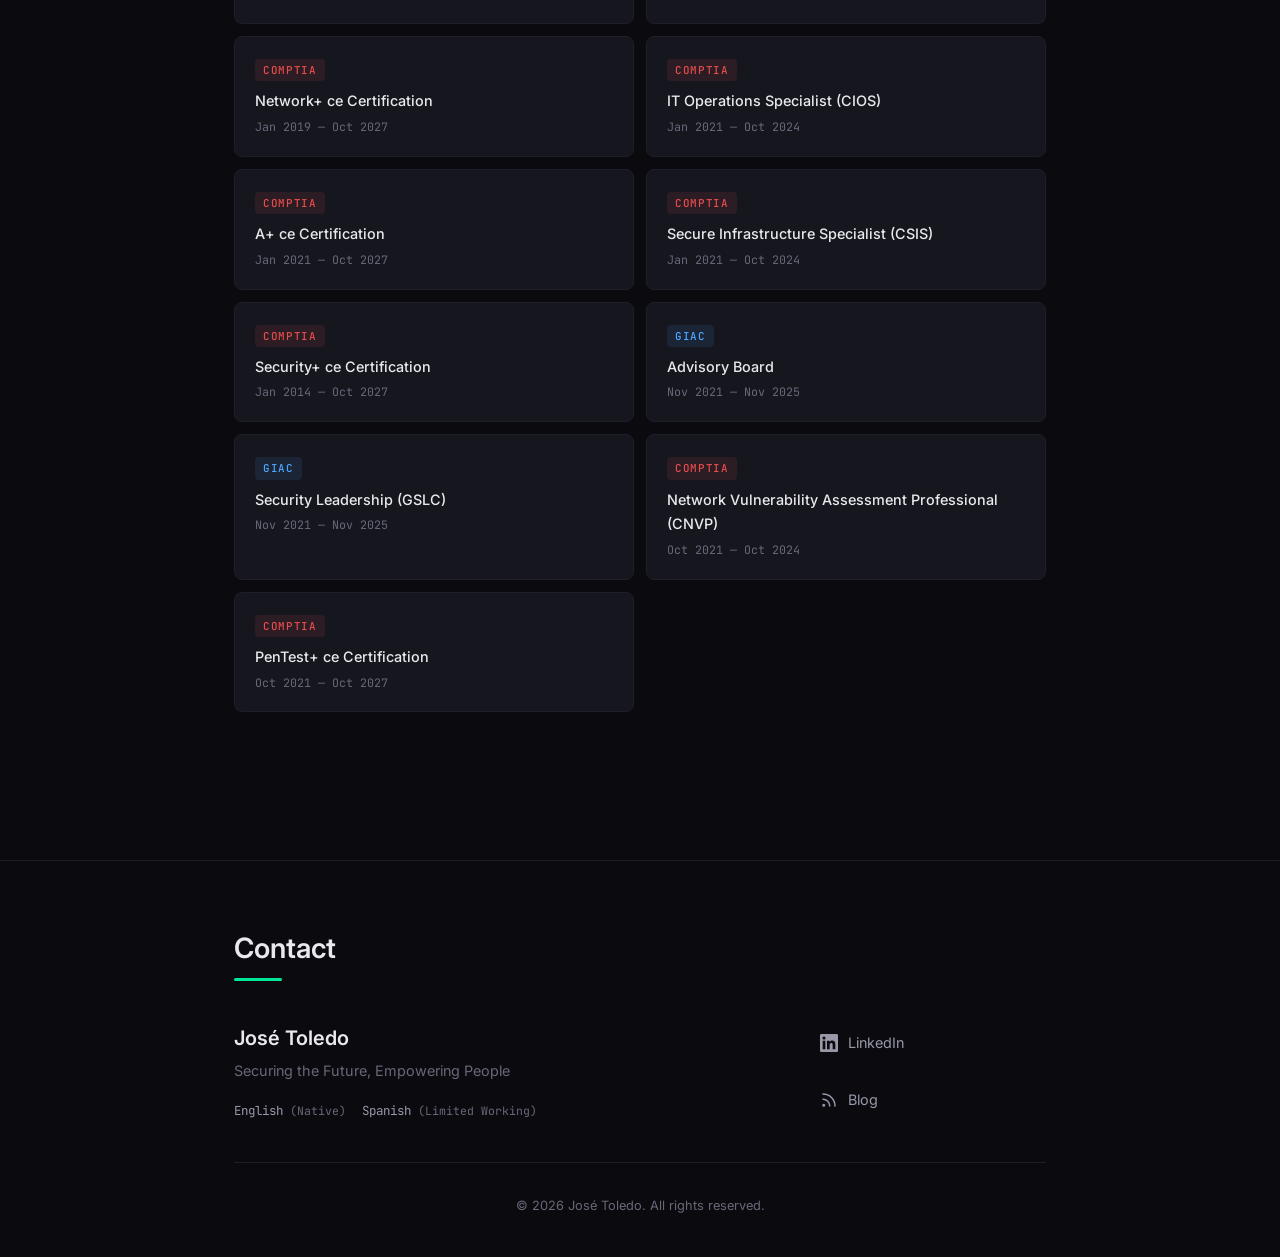
==== commit a27a8230: "Update index.html" ====
--- a/index.html
+++ b/index.html
@@ -109,18 +109,6 @@
             </div>
           </div>
 
-          <!-- Google — Senior -->
-          <div class="timeline__item">
-            <div class="timeline__dot"></div>
-            <div class="timeline__card">
-              <div class="timeline__header">
-                <h3 class="timeline__company">Google</h3>
-                <span class="timeline__date">Jul 2024 — Nov 2025</span>
-              </div>
-              <p class="timeline__role">Senior Strategic Security Consultant</p>
-            </div>
-          </div>
-
           <!-- Cyber Mettle -->
           <div class="timeline__item">
             <div class="timeline__dot"></div>
